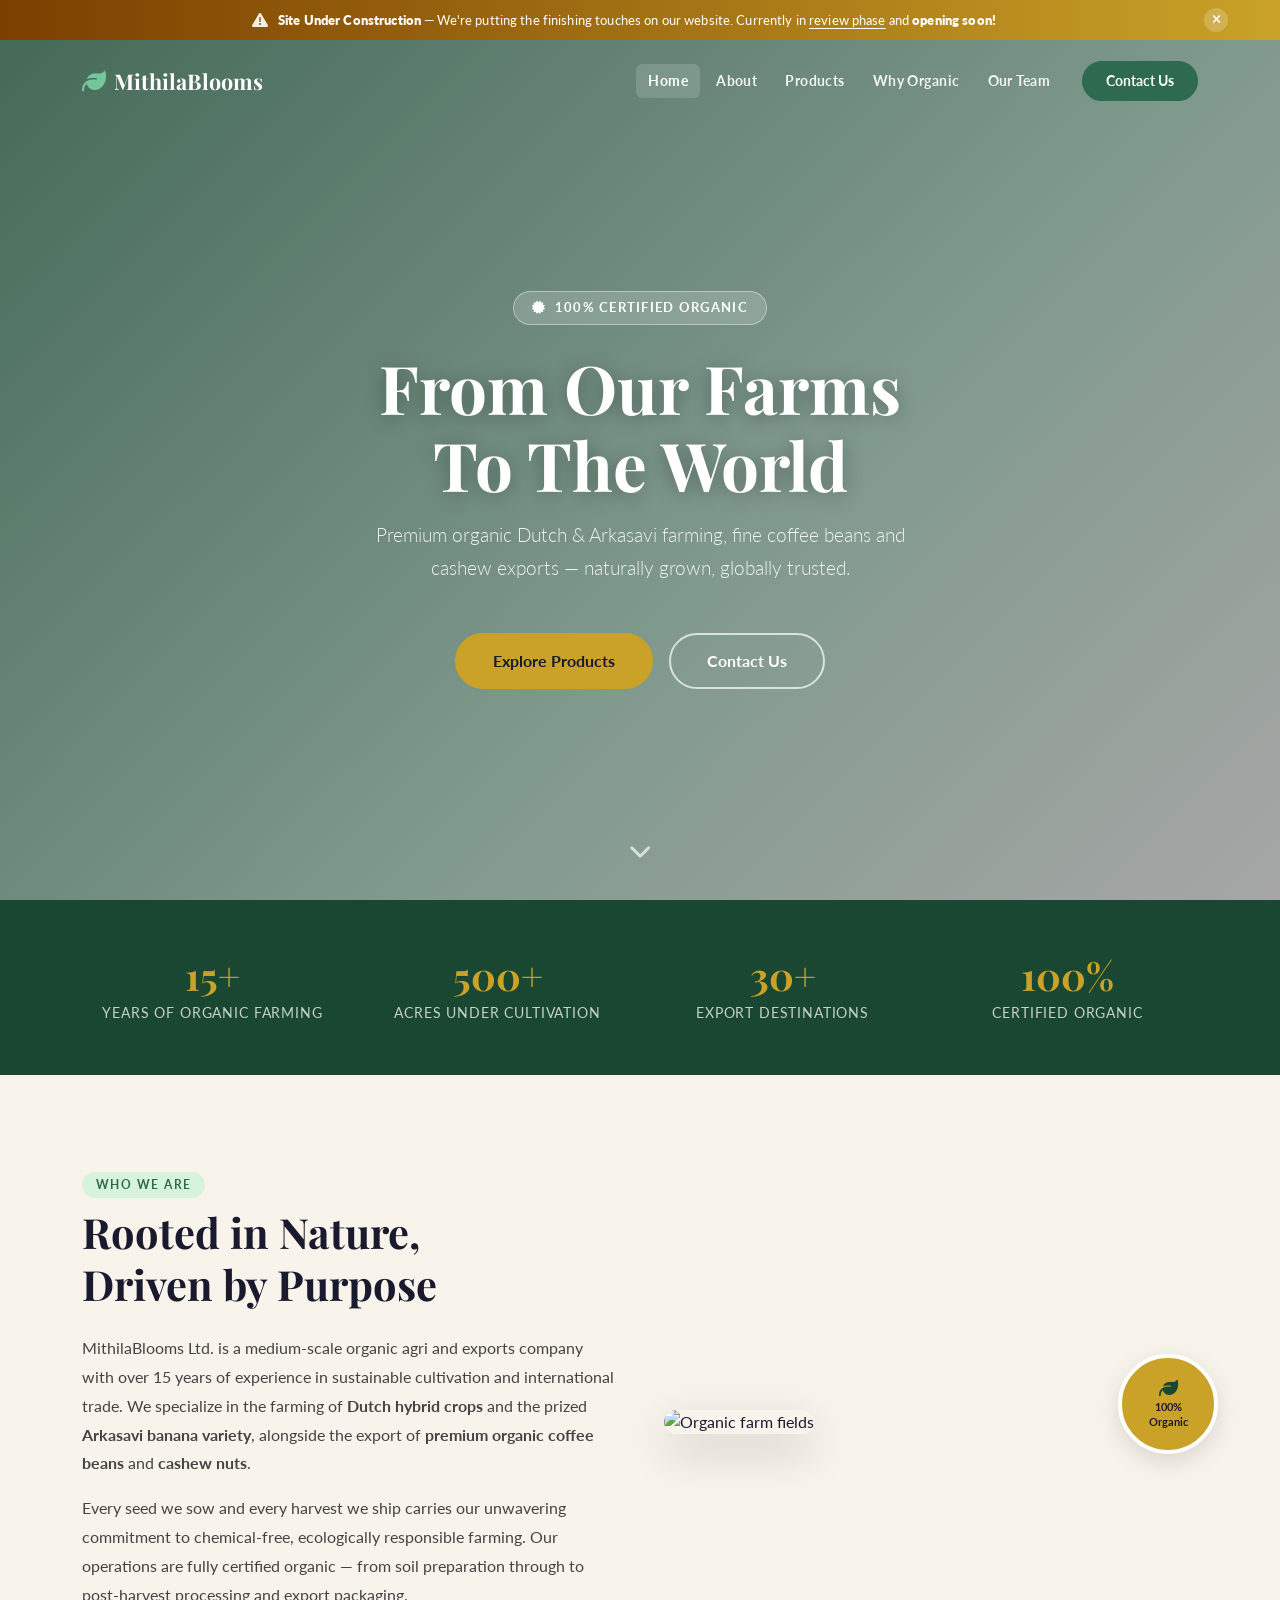
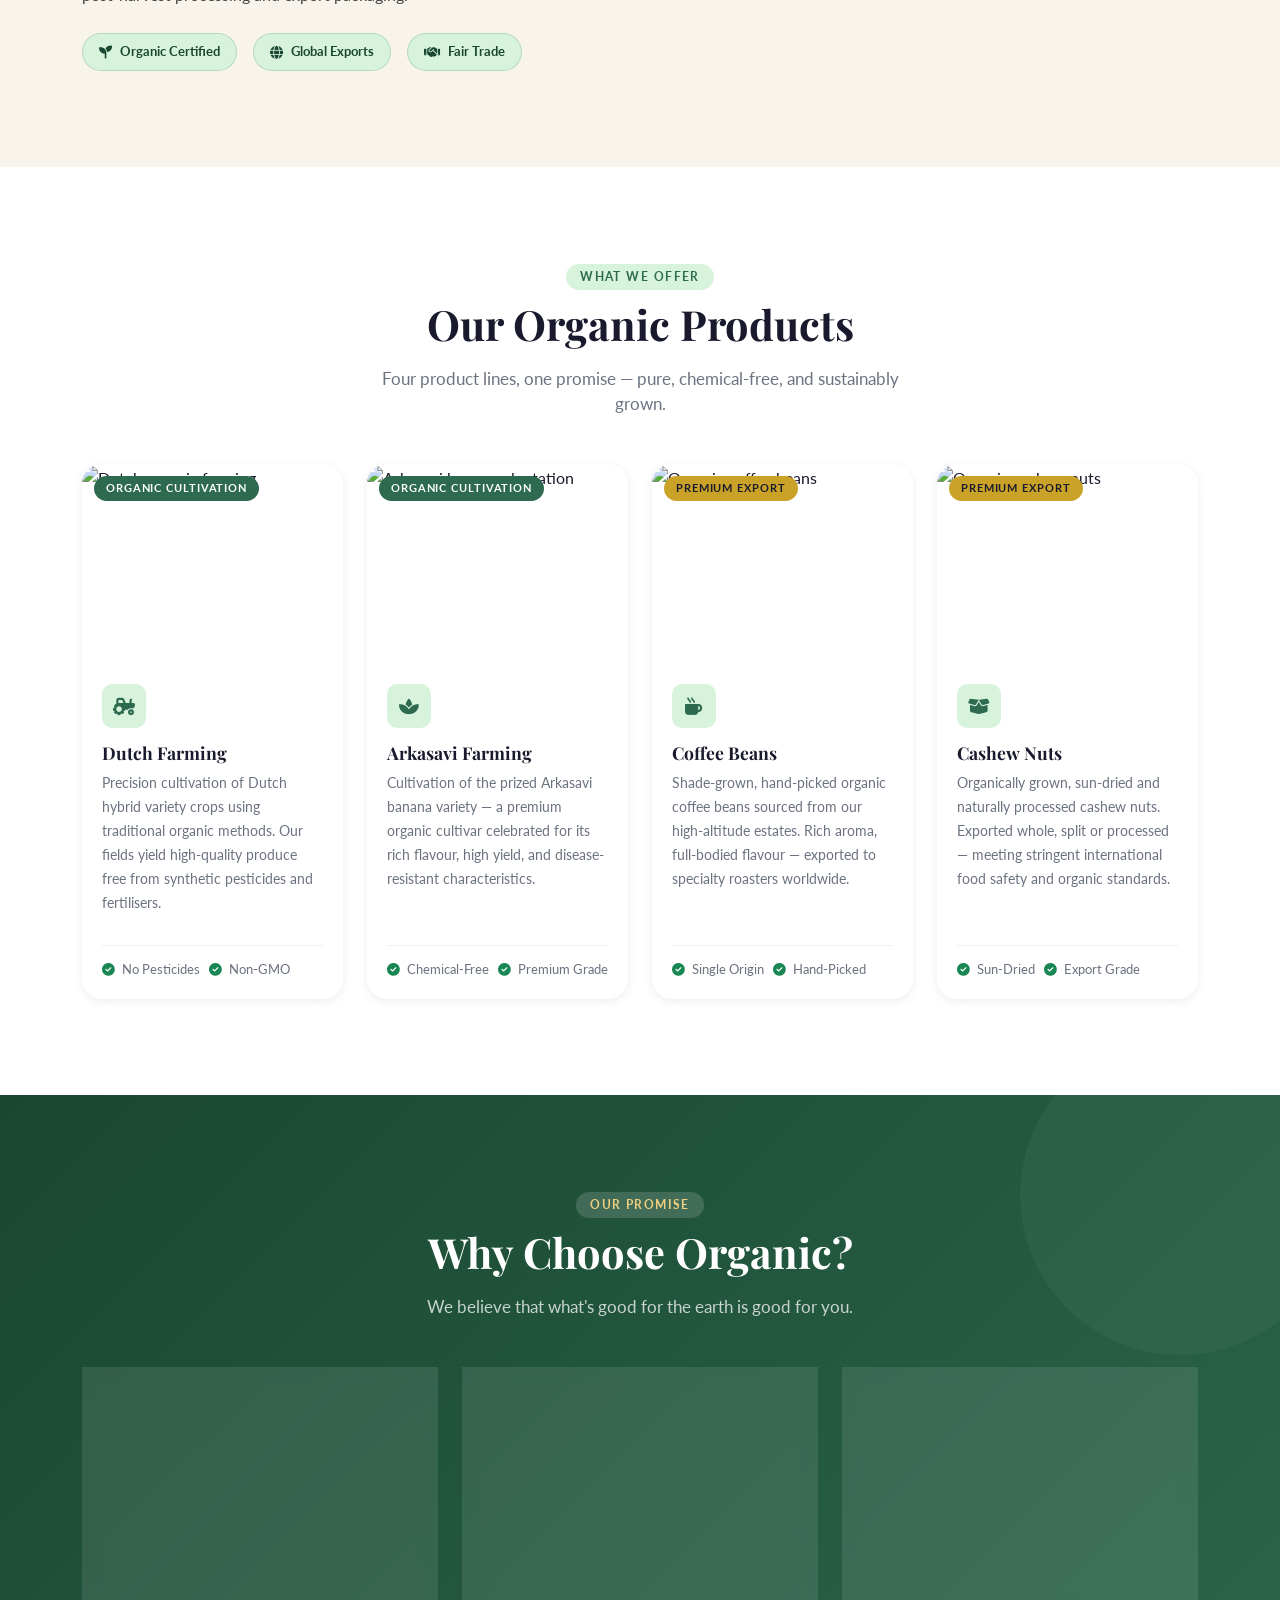
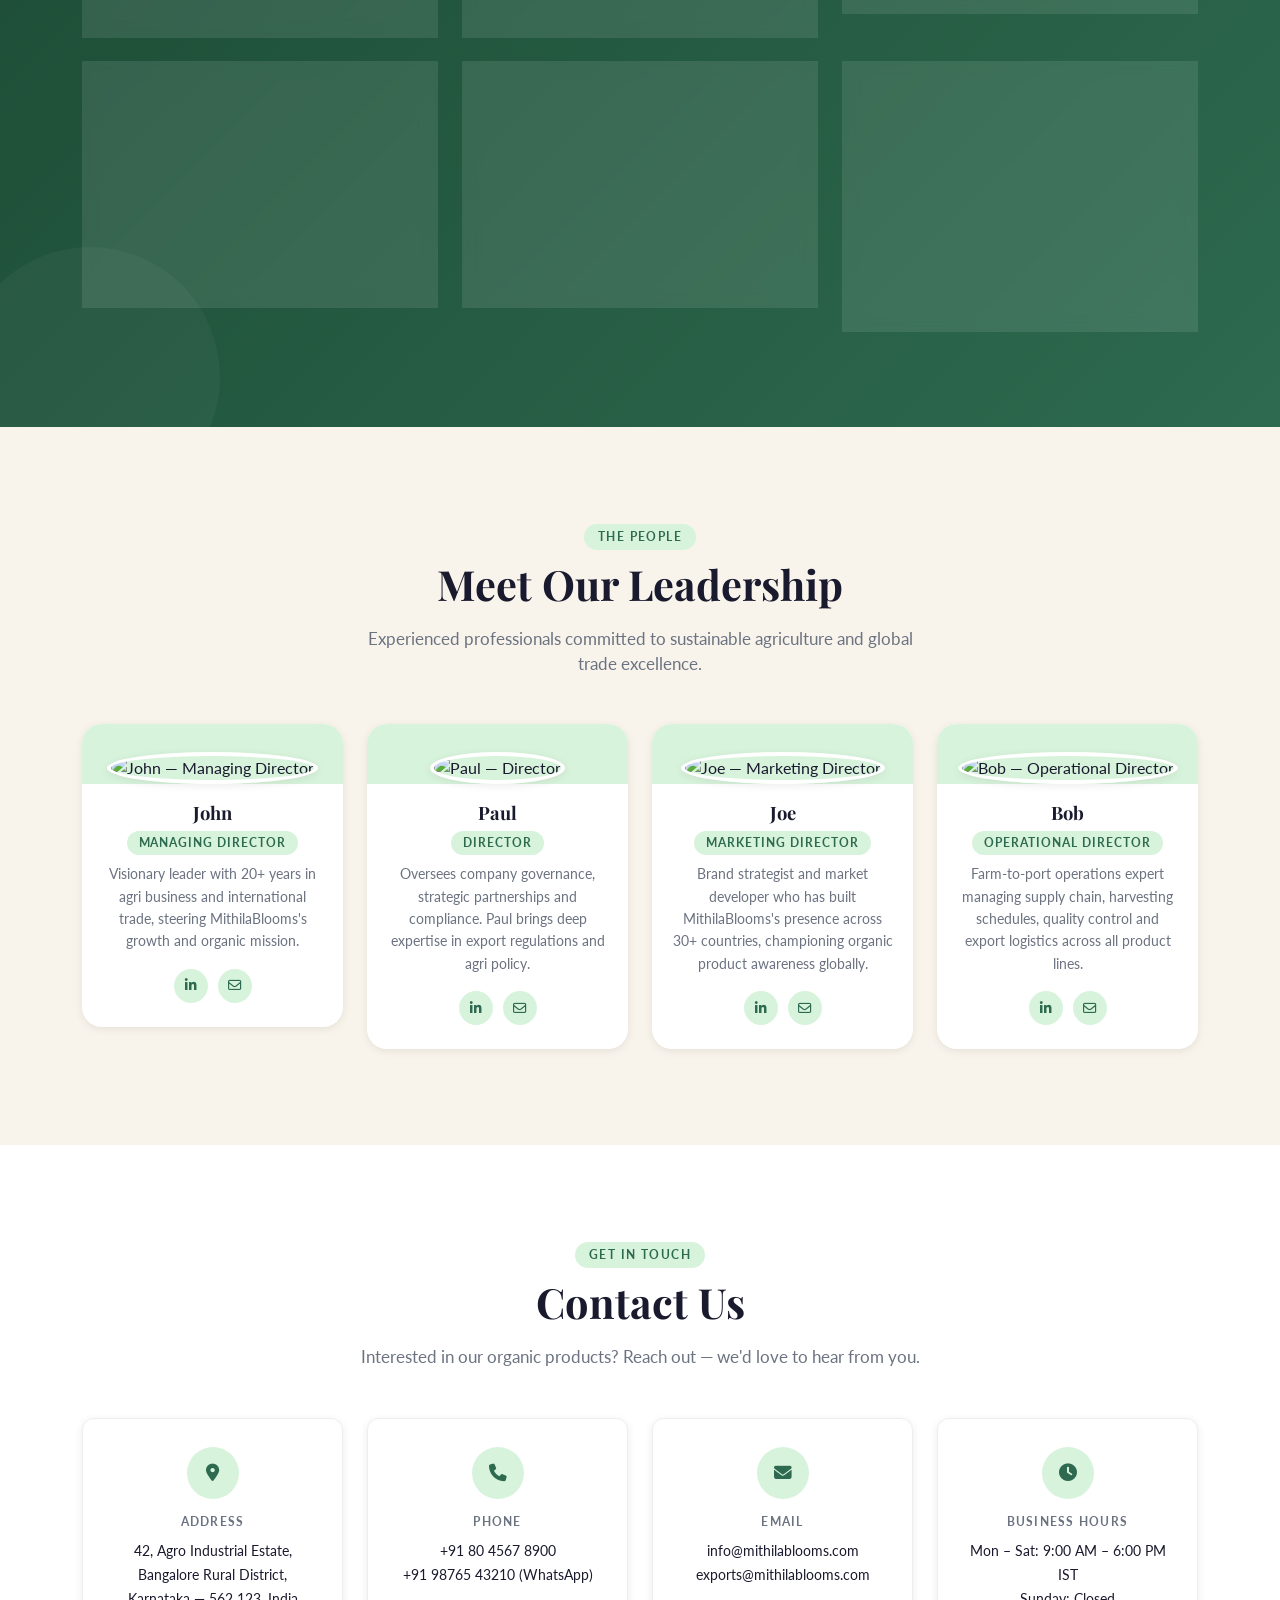
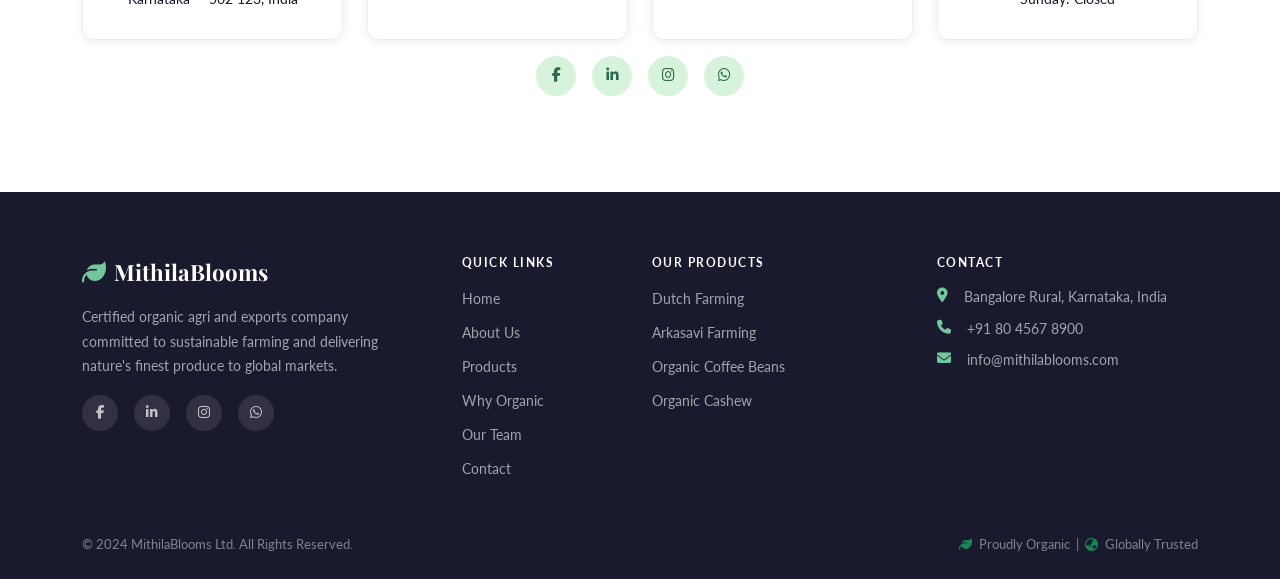
==== index.html @ f342e32a "Add files via upload" ====
<!DOCTYPE html>
<html lang="en">
<head>
  <meta charset="UTF-8" />
  <meta name="viewport" content="width=device-width, initial-scale=1.0" />
  <meta name="description" content="PureHarvest Agro Exports — Certified organic Dutch & Arkasavi farming, premium coffee bean and cashew exports from farm to world." />
  <title>PureHarvest Agro Exports Ltd.</title>

  <!-- Bootstrap 5.3 -->
  <link href="https://cdn.jsdelivr.net/npm/bootstrap@5.3.3/dist/css/bootstrap.min.css" rel="stylesheet" />
  <!-- Font Awesome 6 -->
  <link rel="stylesheet" href="https://cdnjs.cloudflare.com/ajax/libs/font-awesome/6.5.1/css/all.min.css" />
  <!-- Google Fonts -->
  <link href="https://fonts.googleapis.com/css2?family=Playfair+Display:wght@400;600;700&family=Lato:wght@300;400;700&display=swap" rel="stylesheet" />
  <!-- AOS Animate on Scroll -->
  <link href="https://unpkg.com/aos@2.3.4/dist/aos.css" rel="stylesheet" />
  <!-- Custom CSS -->
  <link rel="stylesheet" href="css/styles.css" />
</head>
<body>

  <!-- ========== CONSTRUCTION BANNER ========== -->
  <div id="constructionBanner" class="construction-banner">
    <div class="banner-inner">
      <span class="banner-icon"><i class="fa-solid fa-triangle-exclamation"></i></span>
      <span class="banner-text">
        <strong>Site Under Construction</strong> — We're putting the finishing touches on our website.
        Currently in <em>review phase</em> and <strong>opening soon!</strong>
      </span>
      <button class="banner-close" id="bannerClose" aria-label="Dismiss banner">
        <i class="fa-solid fa-xmark"></i>
      </button>
    </div>
  </div>

  <!-- ========== NAVBAR ========== -->
  <nav class="navbar navbar-expand-lg fixed-top" id="mainNav">
    <div class="container">
      <a class="navbar-brand d-flex align-items-center gap-2" href="#home">
        <i class="fa-solid fa-leaf brand-icon"></i>
        <span class="brand-name">MithilaBlooms</span>
      </a>
      <button class="navbar-toggler" type="button" data-bs-toggle="collapse" data-bs-target="#navbarNav"
        aria-controls="navbarNav" aria-expanded="false" aria-label="Toggle navigation">
        <span class="navbar-toggler-icon"></span>
      </button>
      <div class="collapse navbar-collapse" id="navbarNav">
        <ul class="navbar-nav ms-auto align-items-lg-center gap-lg-1">
          <li class="nav-item"><a class="nav-link" href="#home">Home</a></li>
          <li class="nav-item"><a class="nav-link" href="#about">About</a></li>
          <li class="nav-item"><a class="nav-link" href="#products">Products</a></li>
          <li class="nav-item"><a class="nav-link" href="#organic">Why Organic</a></li>
          <li class="nav-item"><a class="nav-link" href="#team">Our Team</a></li>
          <li class="nav-item ms-lg-3">
            <a class="btn btn-cta" href="#contact">Contact Us</a>
          </li>
        </ul>
      </div>
    </div>
  </nav>

  <!-- ========== HERO ========== -->
  <section id="home" class="hero-section">
    <div class="hero-overlay"></div>
    <div class="container hero-content text-center text-white">
      <div data-aos="fade-up" data-aos-duration="900">
        <span class="organic-pill mb-4 d-inline-block">
          <i class="fa-solid fa-certificate me-1"></i> 100% Certified Organic
        </span>
        <h1 class="hero-title">From Our Farms<br />To The World</h1>
        <p class="hero-subtitle mt-3 mb-5">
          Premium organic Dutch &amp; Arkasavi farming, fine coffee beans and<br class="d-none d-md-block" />
          cashew exports — naturally grown, globally trusted.
        </p>
        <div class="d-flex flex-wrap justify-content-center gap-3">
          <a href="#products" class="btn btn-hero-primary">Explore Products</a>
          <a href="#contact" class="btn btn-hero-outline">Contact Us</a>
        </div>
      </div>
    </div>
    <div class="hero-scroll-indicator">
      <a href="#about"><i class="fa-solid fa-chevron-down"></i></a>
    </div>
  </section>

  <!-- ========== STATS STRIP ========== -->
  <section class="stats-strip">
    <div class="container">
      <div class="row text-center g-4">
        <div class="col-6 col-md-3" data-aos="fade-up" data-aos-delay="0">
          <h3 class="stat-number">15+</h3>
          <p class="stat-label">Years of Organic Farming</p>
        </div>
        <div class="col-6 col-md-3" data-aos="fade-up" data-aos-delay="100">
          <h3 class="stat-number">500+</h3>
          <p class="stat-label">Acres Under Cultivation</p>
        </div>
        <div class="col-6 col-md-3" data-aos="fade-up" data-aos-delay="200">
          <h3 class="stat-number">30+</h3>
          <p class="stat-label">Export Destinations</p>
        </div>
        <div class="col-6 col-md-3" data-aos="fade-up" data-aos-delay="300">
          <h3 class="stat-number">100%</h3>
          <p class="stat-label">Certified Organic</p>
        </div>
      </div>
    </div>
  </section>

  <!-- ========== ABOUT ========== -->
  <section id="about" class="section-padding bg-cream">
    <div class="container">
      <div class="row align-items-center g-5">
        <div class="col-lg-6" data-aos="fade-right" data-aos-duration="800">
          <span class="section-tag">Who We Are</span>
          <h2 class="section-title mt-2">Rooted in Nature,<br />Driven by Purpose</h2>
          <p class="section-body mt-4">
            MithilaBlooms Ltd. is a medium-scale organic agri and exports company with over 15 years of
            experience in sustainable cultivation and international trade. We specialize in the farming of
            <strong>Dutch hybrid crops</strong> and the prized <strong>Arkasavi banana variety</strong>, alongside
            the export of <strong>premium organic coffee beans</strong> and <strong>cashew nuts</strong>.
          </p>
          <p class="section-body">
            Every seed we sow and every harvest we ship carries our unwavering commitment to chemical-free, ecologically
            responsible farming. Our operations are fully certified organic — from soil preparation through to
            post-harvest processing and export packaging.
          </p>
          <div class="d-flex flex-wrap gap-3 mt-4">
            <div class="about-badge">
              <i class="fa-solid fa-seedling me-2"></i> Organic Certified
            </div>
            <div class="about-badge">
              <i class="fa-solid fa-globe me-2"></i> Global Exports
            </div>
            <div class="about-badge">
              <i class="fa-solid fa-handshake me-2"></i> Fair Trade
            </div>
          </div>
        </div>
        <div class="col-lg-6" data-aos="fade-left" data-aos-duration="800">
          <div class="about-img-wrap">
            <img
              src="https://images.unsplash.com/photo-1416879595882-3373a0480b5b?w=800&auto=format&fit=crop&q=80"
              alt="Organic farm fields"
              class="img-fluid rounded-4 shadow-lg"
            />
            <div class="organic-stamp">
              <i class="fa-solid fa-leaf"></i>
              <span>100%<br />Organic</span>
            </div>
          </div>
        </div>
      </div>
    </div>
  </section>

  <!-- ========== PRODUCTS ========== -->
  <section id="products" class="section-padding">
    <div class="container">
      <div class="text-center mb-5" data-aos="fade-up">
        <span class="section-tag">What We Offer</span>
        <h2 class="section-title mt-2">Our Organic Products</h2>
        <p class="section-subtitle mt-3">
          Four product lines, one promise — pure, chemical-free, and sustainably grown.
        </p>
      </div>
      <div class="row g-4">

        <!-- Card 1: Dutch Farming -->
        <div class="col-md-6 col-xl-3" data-aos="fade-up" data-aos-delay="0">
          <div class="product-card">
            <div class="product-img-wrap">
              <img
                src="https://images.unsplash.com/photo-1464226184884-fa280b87c399?w=600&auto=format&fit=crop&q=80"
                alt="Dutch organic farming"
              />
              <span class="product-badge">Organic Cultivation</span>
            </div>
            <div class="product-body">
              <div class="product-icon"><i class="fa-solid fa-tractor"></i></div>
              <h5 class="product-title">Dutch Farming</h5>
              <p class="product-desc">
                Precision cultivation of Dutch hybrid variety crops using traditional organic methods. Our fields
                yield high-quality produce free from synthetic pesticides and fertilisers.
              </p>
              <div class="product-footer">
                <i class="fa-solid fa-circle-check me-1 text-success"></i> No Pesticides &nbsp;
                <i class="fa-solid fa-circle-check me-1 text-success"></i> Non-GMO
              </div>
            </div>
          </div>
        </div>

        <!-- Card 2: Arkasavi Farming -->
        <div class="col-md-6 col-xl-3" data-aos="fade-up" data-aos-delay="100">
          <div class="product-card">
            <div class="product-img-wrap">
              <img
                src="https://images.unsplash.com/photo-1574943320219-553eb213f72d?w=600&auto=format&fit=crop&q=80"
                alt="Arkasavi banana plantation"
              />
              <span class="product-badge">Organic Cultivation</span>
            </div>
            <div class="product-body">
              <div class="product-icon"><i class="fa-solid fa-spa"></i></div>
              <h5 class="product-title">Arkasavi Farming</h5>
              <p class="product-desc">
                Cultivation of the prized Arkasavi banana variety — a premium organic cultivar celebrated for
                its rich flavour, high yield, and disease-resistant characteristics.
              </p>
              <div class="product-footer">
                <i class="fa-solid fa-circle-check me-1 text-success"></i> Chemical-Free &nbsp;
                <i class="fa-solid fa-circle-check me-1 text-success"></i> Premium Grade
              </div>
            </div>
          </div>
        </div>

        <!-- Card 3: Coffee Beans -->
        <div class="col-md-6 col-xl-3" data-aos="fade-up" data-aos-delay="200">
          <div class="product-card">
            <div class="product-img-wrap">
              <img
                src="https://images.unsplash.com/photo-1447933601403-0c6688de566e?w=600&auto=format&fit=crop&q=80"
                alt="Organic coffee beans"
              />
              <span class="product-badge product-badge-gold">Premium Export</span>
            </div>
            <div class="product-body">
              <div class="product-icon"><i class="fa-solid fa-mug-hot"></i></div>
              <h5 class="product-title">Coffee Beans</h5>
              <p class="product-desc">
                Shade-grown, hand-picked organic coffee beans sourced from our high-altitude estates. Rich
                aroma, full-bodied flavour — exported to specialty roasters worldwide.
              </p>
              <div class="product-footer">
                <i class="fa-solid fa-circle-check me-1 text-success"></i> Single Origin &nbsp;
                <i class="fa-solid fa-circle-check me-1 text-success"></i> Hand-Picked
              </div>
            </div>
          </div>
        </div>

        <!-- Card 4: Cashew -->
        <div class="col-md-6 col-xl-3" data-aos="fade-up" data-aos-delay="300">
          <div class="product-card">
            <div class="product-img-wrap">
              <img
                src="https://images.unsplash.com/photo-1574484284002-952d92456975?w=600&auto=format&fit=crop&q=80"
                alt="Organic cashew nuts"
              />
              <span class="product-badge product-badge-gold">Premium Export</span>
            </div>
            <div class="product-body">
              <div class="product-icon"><i class="fa-solid fa-box-open"></i></div>
              <h5 class="product-title">Cashew Nuts</h5>
              <p class="product-desc">
                Organically grown, sun-dried and naturally processed cashew nuts. Exported whole, split or
                processed — meeting stringent international food safety and organic standards.
              </p>
              <div class="product-footer">
                <i class="fa-solid fa-circle-check me-1 text-success"></i> Sun-Dried &nbsp;
                <i class="fa-solid fa-circle-check me-1 text-success"></i> Export Grade
              </div>
            </div>
          </div>
        </div>

      </div>
    </div>
  </section>

  <!-- ========== WHY ORGANIC ========== -->
  <section id="organic" class="organic-section section-padding">
    <div class="container">
      <div class="text-center mb-5" data-aos="fade-up">
        <span class="section-tag section-tag-light">Our Promise</span>
        <h2 class="section-title text-white mt-2">Why Choose Organic?</h2>
        <p class="section-subtitle text-white opacity-75 mt-3">
          We believe that what's good for the earth is good for you.
        </p>
      </div>
      <div class="row g-4 text-center">
        <div class="col-md-4" data-aos="fade-up" data-aos-delay="0">
          <div class="organic-card">
            <div class="organic-icon"><i class="fa-solid fa-ban"></i></div>
            <h5>Zero Pesticides</h5>
            <p>All our produce is grown entirely without synthetic chemicals. Natural pest management and composted
              organic inputs are the only inputs we use.</p>
          </div>
        </div>
        <div class="col-md-4" data-aos="fade-up" data-aos-delay="150">
          <div class="organic-card">
            <div class="organic-icon"><i class="fa-solid fa-earth-asia"></i></div>
            <h5>Soil &amp; Ecosystem Health</h5>
            <p>Healthy soil grows healthy crops. Our regenerative practices maintain biodiversity, prevent erosion
              and enrich the land for future generations.</p>
          </div>
        </div>
        <div class="col-md-4" data-aos="fade-up" data-aos-delay="300">
          <div class="organic-card">
            <div class="organic-icon"><i class="fa-solid fa-certificate"></i></div>
            <h5>Third-Party Certified</h5>
            <p>Our organic status is verified by internationally recognised certification bodies. Every batch ships
              with full traceability documentation.</p>
          </div>
        </div>
        <div class="col-md-4" data-aos="fade-up" data-aos-delay="0">
          <div class="organic-card">
            <div class="organic-icon"><i class="fa-solid fa-droplet"></i></div>
            <h5>Water Conservation</h5>
            <p>Drip irrigation and rainwater harvesting ensure minimal water waste while maintaining optimal crop
              hydration across all our farms.</p>
          </div>
        </div>
        <div class="col-md-4" data-aos="fade-up" data-aos-delay="150">
          <div class="organic-card">
            <div class="organic-icon"><i class="fa-solid fa-heart-pulse"></i></div>
            <h5>Better for Health</h5>
            <p>Organic products retain higher levels of antioxidants, vitamins and minerals. No chemical residues
              means cleaner food on your table.</p>
          </div>
        </div>
        <div class="col-md-4" data-aos="fade-up" data-aos-delay="300">
          <div class="organic-card">
            <div class="organic-icon"><i class="fa-solid fa-people-group"></i></div>
            <h5>Community First</h5>
            <p>We partner with local farming communities, ensuring fair wages, safe working conditions and
              knowledge-sharing in organic agricultural practices.</p>
          </div>
        </div>
      </div>
    </div>
  </section>

  <!-- ========== TEAM ========== -->
  <section id="team" class="section-padding bg-cream">
    <div class="container">
      <div class="text-center mb-5" data-aos="fade-up">
        <span class="section-tag">The People</span>
        <h2 class="section-title mt-2">Meet Our Leadership</h2>
        <p class="section-subtitle mt-3">
          Experienced professionals committed to sustainable agriculture and global trade excellence.
        </p>
      </div>
      <div class="row g-4 justify-content-center">

        <div class="col-sm-6 col-lg-3" data-aos="fade-up" data-aos-delay="0">
          <div class="team-card">
            <div class="team-img-wrap">
              <img src="https://i.pravatar.cc/200?img=11" alt="John — Managing Director" />
            </div>
            <div class="team-body">
              <h5 class="team-name">John</h5>
              <span class="team-role">Managing Director</span>
              <p class="team-bio mt-2">Visionary leader with 20+ years in agri business and international trade,
                steering MithilaBlooms's growth and organic mission.</p>
              <div class="team-social mt-3">
                <a href="#"><i class="fa-brands fa-linkedin-in"></i></a>
                <a href="#"><i class="fa-regular fa-envelope"></i></a>
              </div>
            </div>
          </div>
        </div>

        <div class="col-sm-6 col-lg-3" data-aos="fade-up" data-aos-delay="100">
          <div class="team-card">
            <div class="team-img-wrap">
              <img src="https://i.pravatar.cc/200?img=33" alt="Paul — Director" />
            </div>
            <div class="team-body">
              <h5 class="team-name">Paul</h5>
              <span class="team-role">Director</span>
              <p class="team-bio mt-2">Oversees company governance, strategic partnerships and compliance. Paul
                brings deep expertise in export regulations and agri policy.</p>
              <div class="team-social mt-3">
                <a href="#"><i class="fa-brands fa-linkedin-in"></i></a>
                <a href="#"><i class="fa-regular fa-envelope"></i></a>
              </div>
            </div>
          </div>
        </div>

        <div class="col-sm-6 col-lg-3" data-aos="fade-up" data-aos-delay="200">
          <div class="team-card">
            <div class="team-img-wrap">
              <img src="https://i.pravatar.cc/200?img=52" alt="Joe — Marketing Director" />
            </div>
            <div class="team-body">
              <h5 class="team-name">Joe</h5>
              <span class="team-role">Marketing Director</span>
              <p class="team-bio mt-2">Brand strategist and market developer who has built MithilaBlooms's presence
                across 30+ countries, championing organic product awareness globally.</p>
              <div class="team-social mt-3">
                <a href="#"><i class="fa-brands fa-linkedin-in"></i></a>
                <a href="#"><i class="fa-regular fa-envelope"></i></a>
              </div>
            </div>
          </div>
        </div>

        <div class="col-sm-6 col-lg-3" data-aos="fade-up" data-aos-delay="300">
          <div class="team-card">
            <div class="team-img-wrap">
              <img src="https://i.pravatar.cc/200?img=67" alt="Bob — Operational Director" />
            </div>
            <div class="team-body">
              <h5 class="team-name">Bob</h5>
              <span class="team-role">Operational Director</span>
              <p class="team-bio mt-2">Farm-to-port operations expert managing supply chain, harvesting schedules,
                quality control and export logistics across all product lines.</p>
              <div class="team-social mt-3">
                <a href="#"><i class="fa-brands fa-linkedin-in"></i></a>
                <a href="#"><i class="fa-regular fa-envelope"></i></a>
              </div>
            </div>
          </div>
        </div>

      </div>
    </div>
  </section>

  <!-- ========== CONTACT ========== -->
  <section id="contact" class="section-padding">
    <div class="container">
      <div class="text-center mb-5" data-aos="fade-up">
        <span class="section-tag">Get In Touch</span>
        <h2 class="section-title mt-2">Contact Us</h2>
        <p class="section-subtitle mt-3">
          Interested in our organic products? Reach out — we'd love to hear from you.
        </p>
      </div>
      <div class="row g-4 justify-content-center">

        <div class="col-sm-6 col-lg-3" data-aos="fade-up" data-aos-delay="0">
          <div class="contact-card">
            <div class="contact-icon"><i class="fa-solid fa-location-dot"></i></div>
            <strong>Address</strong>
            <p>42, Agro Industrial Estate,<br />Bangalore Rural District,<br />Karnataka — 562 123, India</p>
          </div>
        </div>

        <div class="col-sm-6 col-lg-3" data-aos="fade-up" data-aos-delay="100">
          <div class="contact-card">
            <div class="contact-icon"><i class="fa-solid fa-phone"></i></div>
            <strong>Phone</strong>
            <p>+91 80 4567 8900<br />+91 98765 43210 (WhatsApp)</p>
          </div>
        </div>

        <div class="col-sm-6 col-lg-3" data-aos="fade-up" data-aos-delay="200">
          <div class="contact-card">
            <div class="contact-icon"><i class="fa-solid fa-envelope"></i></div>
            <strong>Email</strong>
            <p>info@mithilablooms.com<br />exports@mithilablooms.com</p>
          </div>
        </div>

        <div class="col-sm-6 col-lg-3" data-aos="fade-up" data-aos-delay="300">
          <div class="contact-card">
            <div class="contact-icon"><i class="fa-solid fa-clock"></i></div>
            <strong>Business Hours</strong>
            <p>Mon – Sat: 9:00 AM – 6:00 PM IST<br />Sunday: Closed</p>
          </div>
        </div>

        <div class="col-12 text-center mt-3" data-aos="fade-up" data-aos-delay="400">
          <div class="d-flex justify-content-center gap-3">
            <a href="#" class="social-btn"><i class="fa-brands fa-facebook-f"></i></a>
            <a href="#" class="social-btn"><i class="fa-brands fa-linkedin-in"></i></a>
            <a href="#" class="social-btn"><i class="fa-brands fa-instagram"></i></a>
            <a href="#" class="social-btn"><i class="fa-brands fa-whatsapp"></i></a>
          </div>
        </div>

      </div>
    </div>
  </section>

  <!-- ========== FOOTER ========== -->
  <footer class="footer">
    <div class="container">
      <div class="row g-4 mb-4">

        <div class="col-lg-4">
          <div class="footer-brand d-flex align-items-center gap-2 mb-3">
            <i class="fa-solid fa-leaf footer-leaf"></i>
            <span>MithilaBlooms</span>
          </div>
          <p class="footer-about">
            Certified organic agri and exports company committed to sustainable farming and delivering
            nature's finest produce to global markets.
          </p>
          <div class="d-flex gap-3 mt-3">
            <a href="#" class="footer-social"><i class="fa-brands fa-facebook-f"></i></a>
            <a href="#" class="footer-social"><i class="fa-brands fa-linkedin-in"></i></a>
            <a href="#" class="footer-social"><i class="fa-brands fa-instagram"></i></a>
            <a href="#" class="footer-social"><i class="fa-brands fa-whatsapp"></i></a>
          </div>
        </div>

        <div class="col-sm-6 col-lg-2">
          <h6 class="footer-heading">Quick Links</h6>
          <ul class="footer-links">
            <li><a href="#home">Home</a></li>
            <li><a href="#about">About Us</a></li>
            <li><a href="#products">Products</a></li>
            <li><a href="#organic">Why Organic</a></li>
            <li><a href="#team">Our Team</a></li>
            <li><a href="#contact">Contact</a></li>
          </ul>
        </div>

        <div class="col-sm-6 col-lg-3">
          <h6 class="footer-heading">Our Products</h6>
          <ul class="footer-links">
            <li><a href="#products">Dutch Farming</a></li>
            <li><a href="#products">Arkasavi Farming</a></li>
            <li><a href="#products">Organic Coffee Beans</a></li>
            <li><a href="#products">Organic Cashew</a></li>
          </ul>
        </div>

        <div class="col-lg-3">
          <h6 class="footer-heading">Contact</h6>
          <ul class="footer-contact-list">
            <li><i class="fa-solid fa-location-dot me-2"></i>Bangalore Rural, Karnataka, India</li>
            <li><i class="fa-solid fa-phone me-2"></i>+91 80 4567 8900</li>
            <li><i class="fa-solid fa-envelope me-2"></i>info@mithilablooms.com</li>
          </ul>
        </div>

      </div>
      <hr class="footer-divider" />
      <div class="row align-items-center">
        <div class="col-md-6 text-center text-md-start">
          <p class="footer-copy mb-0">
            &copy; 2024 MithilaBlooms Ltd. All Rights Reserved.
          </p>
        </div>
        <div class="col-md-6 text-center text-md-end mt-2 mt-md-0">
          <p class="footer-copy mb-0">
            <i class="fa-solid fa-leaf me-1 text-success"></i> Proudly Organic &nbsp;|&nbsp;
            <i class="fa-solid fa-earth-asia me-1 text-success"></i> Globally Trusted
          </p>
        </div>
      </div>
    </div>
  </footer>

  <!-- Back to Top -->
  <button id="backToTop" class="back-to-top" title="Back to top">
    <i class="fa-solid fa-arrow-up"></i>
  </button>

  <!-- Bootstrap JS -->
  <script src="https://cdn.jsdelivr.net/npm/bootstrap@5.3.3/dist/js/bootstrap.bundle.min.js"></script>
  <!-- AOS -->
  <script src="https://unpkg.com/aos@2.3.4/dist/aos.js"></script>
  <!-- Custom JS -->
  <script src="js/main.js"></script>
</body>
</html>
---- css/styles.css ----
/* ============================================================
   PureHarvest Agro Exports — Custom Stylesheet
   ============================================================ */

/* ---------- CSS Variables ---------- */
:root {
  --green-dark:   #1a4731;
  --green-main:   #2d6a4f;
  --green-mid:    #40916c;
  --green-light:  #74c69d;
  --green-pale:   #d8f3dc;
  --gold:         #c9a227;
  --gold-light:   #f0d080;
  --cream:        #f8f4ec;
  --white:        #ffffff;
  --text-dark:    #1a1a2e;
  --text-muted:   #6b7280;
  --shadow-sm:    0 2px 8px rgba(0,0,0,.08);
  --shadow-md:    0 8px 24px rgba(0,0,0,.12);
  --shadow-lg:    0 20px 48px rgba(0,0,0,.16);
  --radius:       12px;
  --radius-lg:    20px;
  --transition:   all .3s ease;
}

/* ============================================================
   CONSTRUCTION BANNER
   ============================================================ */
.construction-banner {
  position: fixed;
  top: 0;
  left: 0;
  right: 0;
  z-index: 1100;
  background: linear-gradient(90deg, #7b3f00 0%, #c9a227 50%, #7b3f00 100%);
  background-size: 200% auto;
  animation: bannerShimmer 4s linear infinite;
  color: var(--white);
  font-size: .82rem;
  line-height: 1.4;
}

@keyframes bannerShimmer {
  0%   { background-position: 0% center; }
  100% { background-position: 200% center; }
}

.banner-inner {
  display: flex;
  align-items: center;
  justify-content: center;
  gap: 10px;
  padding: 9px 48px 9px 16px;
  max-width: 1200px;
  margin: 0 auto;
  position: relative;
}

.banner-icon {
  font-size: 1rem;
  flex-shrink: 0;
  opacity: .9;
}

.banner-text {
  text-align: center;
  letter-spacing: .01em;
}

.banner-text strong { font-weight: 800; }
.banner-text em     { font-style: normal; text-decoration: underline; text-underline-offset: 3px; }

.banner-close {
  position: absolute;
  right: 12px;
  top: 50%;
  transform: translateY(-50%);
  background: rgba(255,255,255,.2);
  border: none;
  color: var(--white);
  width: 24px;
  height: 24px;
  border-radius: 50%;
  font-size: .75rem;
  cursor: pointer;
  display: flex;
  align-items: center;
  justify-content: center;
  transition: background .2s;
}

.banner-close:hover { background: rgba(255,255,255,.35); }

/* When banner is dismissed */
body.banner-hidden .construction-banner { display: none; }
body.banner-hidden #mainNav            { top: 0; }
body.banner-hidden .hero-section       { padding-top: 0; }

/* ---------- Base ---------- */
*, *::before, *::after { box-sizing: border-box; }

html { scroll-behavior: smooth; }

body {
  font-family: 'Lato', sans-serif;
  color: var(--text-dark);
  background: var(--white);
  overflow-x: hidden;
}

h1, h2, h3, h4, h5, h6 {
  font-family: 'Playfair Display', serif;
  font-weight: 700;
}

img { max-width: 100%; }

a { text-decoration: none; color: inherit; }

/* ---------- Utility ---------- */
.bg-cream        { background-color: var(--cream); }
.section-padding { padding: 96px 0; }

.section-tag {
  display: inline-block;
  font-size: .75rem;
  font-weight: 700;
  letter-spacing: .12em;
  text-transform: uppercase;
  color: var(--green-main);
  background: var(--green-pale);
  padding: 4px 14px;
  border-radius: 50px;
}

.section-tag-light {
  color: var(--gold-light);
  background: rgba(255,255,255,.15);
}

.section-title {
  font-size: clamp(1.8rem, 4vw, 2.6rem);
  line-height: 1.25;
  color: var(--text-dark);
}

.section-subtitle {
  font-size: 1.05rem;
  color: var(--text-muted);
  max-width: 560px;
  margin-inline: auto;
}

.section-body {
  font-size: 1rem;
  line-height: 1.8;
  color: #444;
}

/* ============================================================
   NAVBAR
   ============================================================ */
#mainNav {
  background: transparent;
  transition: var(--transition);
  padding: 18px 0;
  top: 42px; /* sits below the construction banner (~42px tall) */
}

#mainNav.scrolled {
  background: rgba(255,255,255,.96);
  backdrop-filter: blur(12px);
  box-shadow: var(--shadow-sm);
  padding: 10px 0;
}

#mainNav.scrolled .nav-link { color: var(--text-dark) !important; }
#mainNav.scrolled .brand-name { color: var(--green-dark) !important; }
#mainNav.scrolled .brand-icon { color: var(--green-main) !important; }
#mainNav.scrolled .navbar-toggler-icon {
  filter: invert(0);
}

.brand-name {
  font-family: 'Playfair Display', serif;
  font-size: 1.35rem;
  font-weight: 700;
  color: var(--white);
  transition: var(--transition);
}

.brand-icon {
  font-size: 1.5rem;
  color: var(--green-light);
  transition: var(--transition);
}

.nav-link {
  font-size: .9rem;
  font-weight: 700;
  letter-spacing: .03em;
  color: rgba(255,255,255,.9) !important;
  padding: 6px 12px !important;
  border-radius: 6px;
  transition: var(--transition);
}

.nav-link:hover,
.nav-link.active {
  color: var(--white) !important;
  background: rgba(255,255,255,.15);
}

#mainNav.scrolled .nav-link:hover,
#mainNav.scrolled .nav-link.active {
  background: var(--green-pale);
  color: var(--green-dark) !important;
}

.btn-cta {
  background: var(--green-main);
  color: var(--white) !important;
  font-size: .85rem;
  font-weight: 700;
  padding: 8px 22px !important;
  border-radius: 50px;
  border: 2px solid var(--green-main);
  transition: var(--transition);
}

.btn-cta:hover {
  background: var(--green-dark);
  border-color: var(--green-dark);
}

.navbar-toggler {
  border: 2px solid rgba(255,255,255,.6);
  padding: 4px 8px;
}

#mainNav.scrolled .navbar-toggler {
  border-color: var(--green-main);
}

/* ============================================================
   HERO
   ============================================================ */
.hero-section {
  position: relative;
  min-height: 100vh;
  background: url('https://images.unsplash.com/photo-1500937386664-56d1dfef3854?w=1920&auto=format&fit=crop&q=80')
    center center / cover no-repeat;
  display: flex;
  align-items: center;
  justify-content: center;
}

.hero-overlay {
  position: absolute;
  inset: 0;
  background: linear-gradient(
    135deg,
    rgba(26,71,49,.82) 0%,
    rgba(26,71,49,.55) 60%,
    rgba(0,0,0,.35) 100%
  );
}

.hero-content {
  position: relative;
  z-index: 2;
  padding-top: 80px;
}

.organic-pill {
  background: rgba(255,255,255,.18);
  border: 1px solid rgba(255,255,255,.4);
  backdrop-filter: blur(6px);
  color: var(--white);
  font-size: .8rem;
  font-weight: 700;
  letter-spacing: .1em;
  text-transform: uppercase;
  padding: 6px 18px;
  border-radius: 50px;
}

.hero-title {
  font-size: clamp(2.4rem, 6vw, 4.2rem);
  line-height: 1.15;
  color: var(--white);
  text-shadow: 0 2px 20px rgba(0,0,0,.3);
}

.hero-subtitle {
  font-size: clamp(1rem, 2vw, 1.2rem);
  color: rgba(255,255,255,.88);
  font-weight: 300;
  line-height: 1.7;
}

.btn-hero-primary {
  background: var(--gold);
  color: var(--text-dark);
  font-weight: 700;
  padding: 14px 36px;
  border-radius: 50px;
  font-size: 1rem;
  border: 2px solid var(--gold);
  transition: var(--transition);
}

.btn-hero-primary:hover {
  background: var(--gold-light);
  border-color: var(--gold-light);
  transform: translateY(-2px);
  box-shadow: 0 8px 24px rgba(201,162,39,.45);
}

.btn-hero-outline {
  background: transparent;
  color: var(--white);
  font-weight: 700;
  padding: 14px 36px;
  border-radius: 50px;
  font-size: 1rem;
  border: 2px solid rgba(255,255,255,.7);
  transition: var(--transition);
}

.btn-hero-outline:hover {
  background: rgba(255,255,255,.12);
  border-color: var(--white);
  transform: translateY(-2px);
}

.hero-scroll-indicator {
  position: absolute;
  bottom: 32px;
  left: 50%;
  transform: translateX(-50%);
  z-index: 2;
}

.hero-scroll-indicator a {
  color: rgba(255,255,255,.7);
  font-size: 1.4rem;
  animation: bounce 1.8s infinite;
}

@keyframes bounce {
  0%, 100% { transform: translateY(0); }
  50%       { transform: translateY(8px); }
}

/* ============================================================
   STATS STRIP
   ============================================================ */
.stats-strip {
  background: var(--green-dark);
  padding: 52px 0;
}

.stat-number {
  font-family: 'Playfair Display', serif;
  font-size: 2.4rem;
  color: var(--gold);
  margin-bottom: 4px;
}

.stat-label {
  font-size: .88rem;
  color: rgba(255,255,255,.75);
  margin: 0;
  text-transform: uppercase;
  letter-spacing: .06em;
}

/* ============================================================
   ABOUT
   ============================================================ */
.about-img-wrap {
  position: relative;
  display: inline-block;
  width: 100%;
}

.about-img-wrap img {
  width: 100%;
  height: 460px;
  object-fit: cover;
}

.organic-stamp {
  position: absolute;
  bottom: -20px;
  right: -20px;
  width: 100px;
  height: 100px;
  background: var(--gold);
  border-radius: 50%;
  display: flex;
  flex-direction: column;
  align-items: center;
  justify-content: center;
  text-align: center;
  color: var(--text-dark);
  font-weight: 700;
  font-size: .7rem;
  line-height: 1.3;
  border: 4px solid var(--white);
  box-shadow: var(--shadow-md);
}

.organic-stamp i {
  font-size: 1.2rem;
  color: var(--green-dark);
  display: block;
  margin-bottom: 2px;
}

.about-badge {
  display: inline-flex;
  align-items: center;
  background: var(--green-pale);
  color: var(--green-dark);
  font-size: .82rem;
  font-weight: 700;
  padding: 8px 16px;
  border-radius: 50px;
  border: 1px solid rgba(45,106,79,.2);
}

/* ============================================================
   PRODUCTS
   ============================================================ */
.product-card {
  background: var(--white);
  border-radius: var(--radius-lg);
  overflow: hidden;
  box-shadow: var(--shadow-sm);
  transition: var(--transition);
  height: 100%;
  display: flex;
  flex-direction: column;
}

.product-card:hover {
  transform: translateY(-8px);
  box-shadow: var(--shadow-lg);
}

.product-img-wrap {
  position: relative;
  overflow: hidden;
  height: 200px;
}

.product-img-wrap img {
  width: 100%;
  height: 100%;
  object-fit: cover;
  transition: transform .5s ease;
}

.product-card:hover .product-img-wrap img {
  transform: scale(1.08);
}

.product-badge {
  position: absolute;
  top: 12px;
  left: 12px;
  background: var(--green-main);
  color: var(--white);
  font-size: .7rem;
  font-weight: 700;
  letter-spacing: .08em;
  text-transform: uppercase;
  padding: 4px 12px;
  border-radius: 50px;
}

.product-badge-gold {
  background: var(--gold);
  color: var(--text-dark);
}

.product-body {
  padding: 20px;
  flex: 1;
  display: flex;
  flex-direction: column;
}

.product-icon {
  width: 44px;
  height: 44px;
  background: var(--green-pale);
  border-radius: 10px;
  display: flex;
  align-items: center;
  justify-content: center;
  color: var(--green-main);
  font-size: 1.1rem;
  margin-bottom: 14px;
}

.product-title {
  font-size: 1.1rem;
  color: var(--text-dark);
  margin-bottom: 8px;
}

.product-desc {
  font-size: .88rem;
  color: var(--text-muted);
  line-height: 1.7;
  flex: 1;
}

.product-footer {
  font-size: .8rem;
  color: var(--text-muted);
  margin-top: 14px;
  padding-top: 14px;
  border-top: 1px solid #f0f0f0;
}

/* ============================================================
   WHY ORGANIC
   ============================================================ */
.organic-section {
  background: linear-gradient(135deg, var(--green-dark) 0%, var(--green-main) 100%);
  position: relative;
  overflow: hidden;
}

.organic-section::before {
  content: '';
  position: absolute;
  top: -60px; right: -60px;
  width: 320px; height: 320px;
  background: rgba(255,255,255,.04);
  border-radius: 50%;
}

.organic-section::after {
  content: '';
  position: absolute;
  bottom: -80px; left: -40px;
  width: 260px; height: 260px;
  background: rgba(255,255,255,.04);
  border-radius: 50%;
}

.organic-card {
  background: rgba(255,255,255,.1);
  border: 1px solid rgba(255,255,255,.15);
  backdrop-filter: blur(8px);
  border-radius: var(--radius);
  padding: 32px 24px;
  color: var(--white);
  transition: var(--transition);
  position: relative;
  z-index: 1;
}

.organic-card:hover {
  background: rgba(255,255,255,.18);
  transform: translateY(-4px);
}

.organic-icon {
  width: 60px;
  height: 60px;
  background: var(--gold);
  border-radius: 50%;
  display: flex;
  align-items: center;
  justify-content: center;
  color: var(--text-dark);
  font-size: 1.3rem;
  margin: 0 auto 18px;
}

.organic-card h5 {
  font-size: 1.05rem;
  margin-bottom: 10px;
  color: var(--white);
}

.organic-card p {
  font-size: .88rem;
  color: rgba(255,255,255,.78);
  line-height: 1.7;
  margin: 0;
}

/* ============================================================
   TEAM
   ============================================================ */
.team-card {
  background: var(--white);
  border-radius: var(--radius-lg);
  overflow: hidden;
  box-shadow: var(--shadow-sm);
  text-align: center;
  transition: var(--transition);
}

.team-card:hover {
  box-shadow: var(--shadow-md);
  transform: translateY(-6px);
}

.team-img-wrap {
  background: var(--green-pale);
  padding-top: 28px;
}

.team-img-wrap img {
  width: 110px;
  height: 110px;
  border-radius: 50%;
  object-fit: cover;
  border: 4px solid var(--white);
  box-shadow: var(--shadow-sm);
}

.team-body {
  padding: 18px 20px 24px;
}

.team-name {
  font-size: 1.15rem;
  color: var(--text-dark);
  margin-bottom: 4px;
}

.team-role {
  display: inline-block;
  font-size: .78rem;
  font-weight: 700;
  letter-spacing: .08em;
  text-transform: uppercase;
  color: var(--green-main);
  background: var(--green-pale);
  padding: 3px 12px;
  border-radius: 50px;
}

.team-bio {
  font-size: .85rem;
  color: var(--text-muted);
  line-height: 1.65;
  margin: 0;
}

.team-social {
  display: flex;
  justify-content: center;
  gap: 10px;
}

.team-social a {
  width: 34px;
  height: 34px;
  border-radius: 50%;
  background: var(--green-pale);
  color: var(--green-main);
  display: flex;
  align-items: center;
  justify-content: center;
  font-size: .85rem;
  transition: var(--transition);
}

.team-social a:hover {
  background: var(--green-main);
  color: var(--white);
}

/* ============================================================
   CONTACT
   ============================================================ */
.contact-card {
  background: var(--white);
  border: 1px solid #eee;
  border-radius: var(--radius);
  padding: 28px 20px;
  text-align: center;
  height: 100%;
  transition: var(--transition);
  box-shadow: var(--shadow-sm);
}

.contact-card:hover {
  box-shadow: var(--shadow-md);
  transform: translateY(-4px);
}

.contact-card .contact-icon {
  width: 52px;
  height: 52px;
  border-radius: 50%;
  background: var(--green-pale);
  color: var(--green-main);
  display: flex;
  align-items: center;
  justify-content: center;
  font-size: 1.1rem;
  margin: 0 auto 14px;
}

.contact-card strong {
  display: block;
  font-size: .78rem;
  letter-spacing: .1em;
  text-transform: uppercase;
  color: var(--text-muted);
  margin-bottom: 8px;
}

.contact-card p {
  font-size: .9rem;
  color: var(--text-dark);
  margin: 0;
  line-height: 1.65;
}

.social-btn {
  width: 40px;
  height: 40px;
  border-radius: 50%;
  background: var(--green-pale);
  color: var(--green-main);
  display: flex;
  align-items: center;
  justify-content: center;
  font-size: .9rem;
  transition: var(--transition);
}

.social-btn:hover {
  background: var(--green-main);
  color: var(--white);
}

/* ============================================================
   FOOTER
   ============================================================ */
.footer {
  background: var(--text-dark);
  color: rgba(255,255,255,.75);
  padding: 64px 0 24px;
}

.footer-brand {
  font-family: 'Playfair Display', serif;
  font-size: 1.4rem;
  font-weight: 700;
  color: var(--white);
}

.footer-leaf {
  color: var(--green-light);
  font-size: 1.5rem;
}

.footer-about {
  font-size: .88rem;
  line-height: 1.75;
  color: rgba(255,255,255,.6);
  max-width: 300px;
}

.footer-heading {
  font-family: 'Lato', sans-serif;
  font-size: .78rem;
  letter-spacing: .12em;
  text-transform: uppercase;
  color: var(--white);
  margin-bottom: 16px;
}

.footer-links {
  list-style: none;
  padding: 0;
  margin: 0;
}

.footer-links li {
  margin-bottom: 10px;
}

.footer-links a {
  font-size: .88rem;
  color: rgba(255,255,255,.6);
  transition: var(--transition);
}

.footer-links a:hover {
  color: var(--green-light);
  padding-left: 6px;
}

.footer-contact-list {
  list-style: none;
  padding: 0;
  margin: 0;
}

.footer-contact-list li {
  font-size: .88rem;
  color: rgba(255,255,255,.6);
  margin-bottom: 10px;
  display: flex;
  align-items: flex-start;
  gap: 8px;
}

.footer-contact-list i {
  color: var(--green-light);
  margin-top: 2px;
}

.footer-social {
  width: 36px;
  height: 36px;
  border-radius: 50%;
  background: rgba(255,255,255,.1);
  color: rgba(255,255,255,.7);
  display: flex;
  align-items: center;
  justify-content: center;
  font-size: .85rem;
  transition: var(--transition);
}

.footer-social:hover {
  background: var(--green-main);
  color: var(--white);
}

.footer-divider {
  border-color: rgba(255,255,255,.1);
  margin: 24px 0 20px;
}

.footer-copy {
  font-size: .82rem;
  color: rgba(255,255,255,.45);
}

/* ============================================================
   BACK TO TOP
   ============================================================ */
.back-to-top {
  position: fixed;
  bottom: 28px;
  right: 28px;
  width: 46px;
  height: 46px;
  border-radius: 50%;
  background: var(--green-main);
  color: var(--white);
  border: none;
  font-size: 1rem;
  cursor: pointer;
  opacity: 0;
  visibility: hidden;
  transition: var(--transition);
  box-shadow: var(--shadow-md);
  z-index: 999;
}

.back-to-top.visible {
  opacity: 1;
  visibility: visible;
}

.back-to-top:hover {
  background: var(--green-dark);
  transform: translateY(-3px);
}

/* ============================================================
   RESPONSIVE
   ============================================================ */
@media (max-width: 991px) {
  .section-padding { padding: 72px 0; }
  .about-img-wrap img { height: 340px; }
  .organic-stamp { bottom: -16px; right: -10px; width: 84px; height: 84px; font-size: .65rem; }
}

@media (max-width: 767px) {
  .section-padding { padding: 56px 0; }
  .navbar-collapse { background: rgba(26,71,49,.97); padding: 16px; border-radius: var(--radius); margin-top: 8px; }
  .nav-link { color: rgba(255,255,255,.9) !important; }
  #mainNav.scrolled .navbar-collapse { background: rgba(255,255,255,.97); }
  #mainNav.scrolled .navbar-collapse .nav-link { color: var(--text-dark) !important; }
  .hero-section { min-height: 100svh; }
  .about-img-wrap img { height: 260px; }
  .contact-form { margin-top: 8px; }
}

@media (max-width: 480px) {
  .hero-title { font-size: 2rem; }
  .btn-hero-primary, .btn-hero-outline { padding: 12px 24px; font-size: .9rem; }
  .stat-number { font-size: 1.9rem; }
}
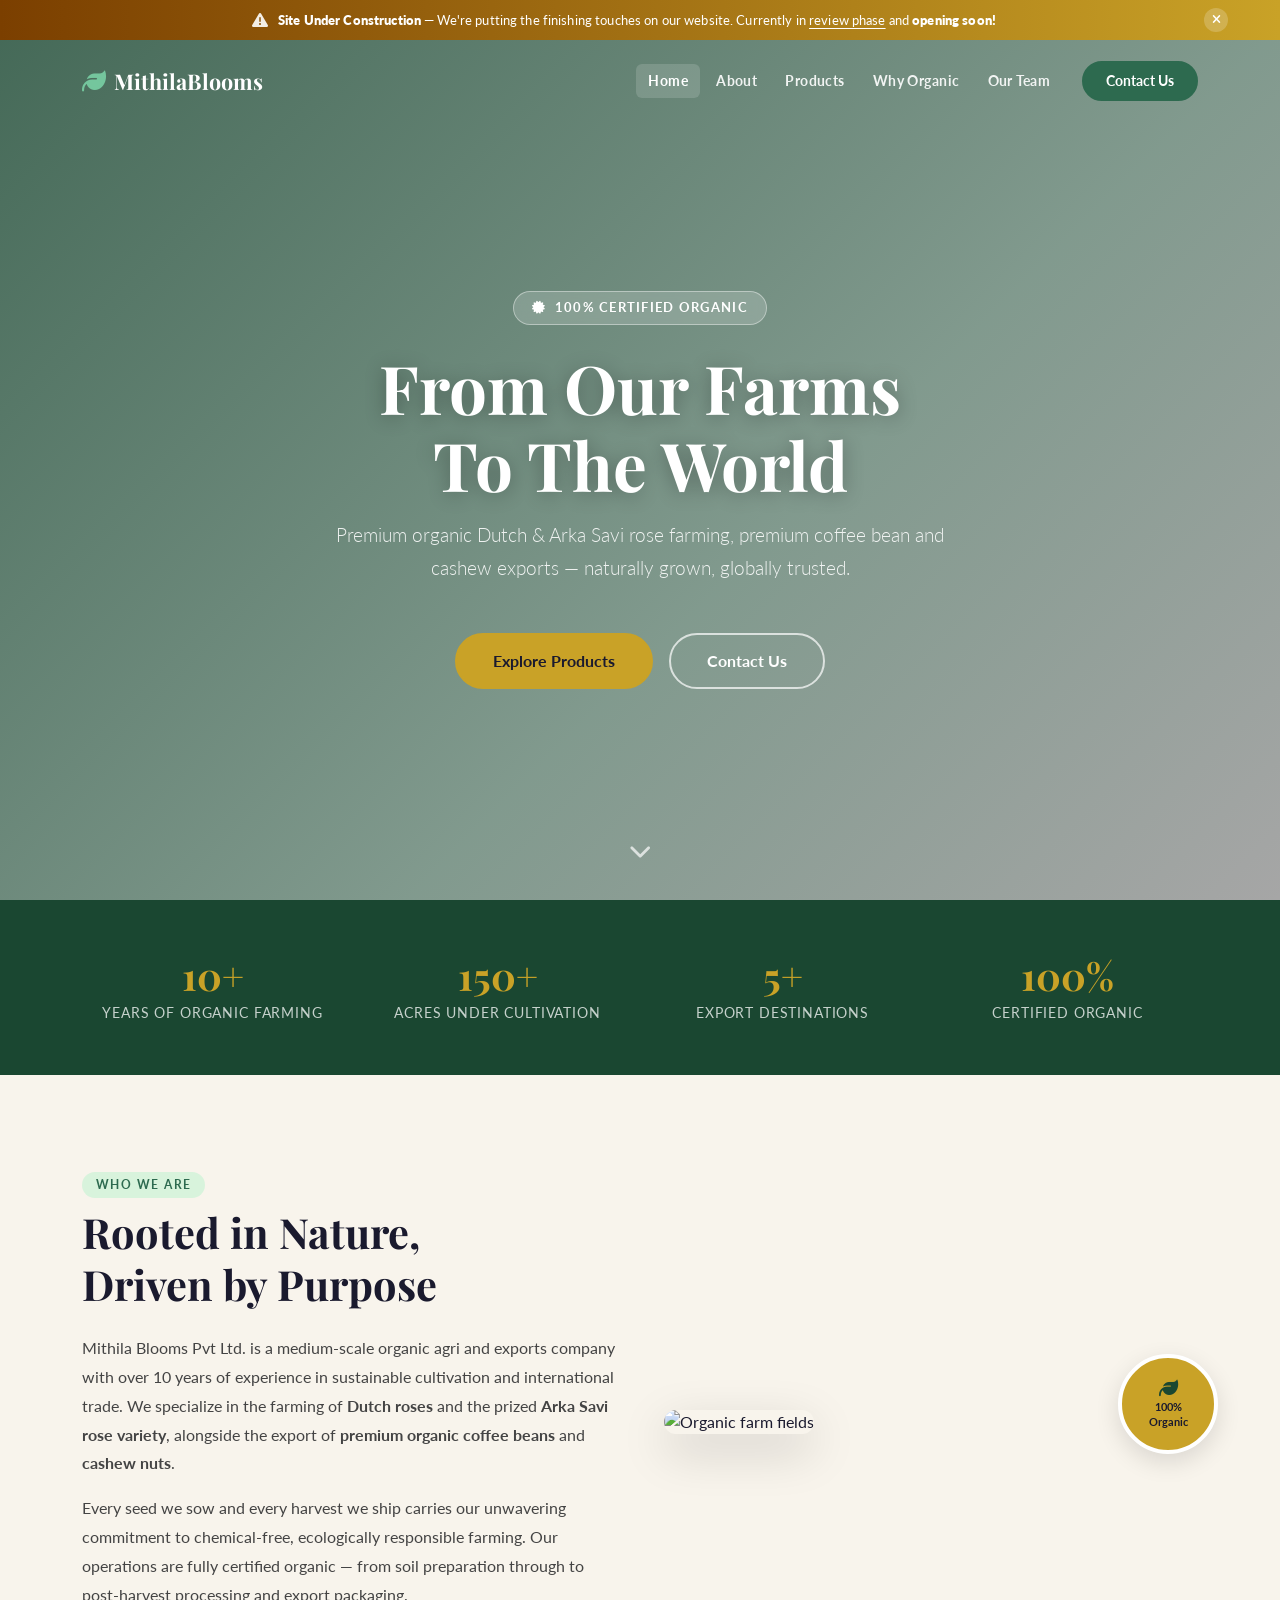
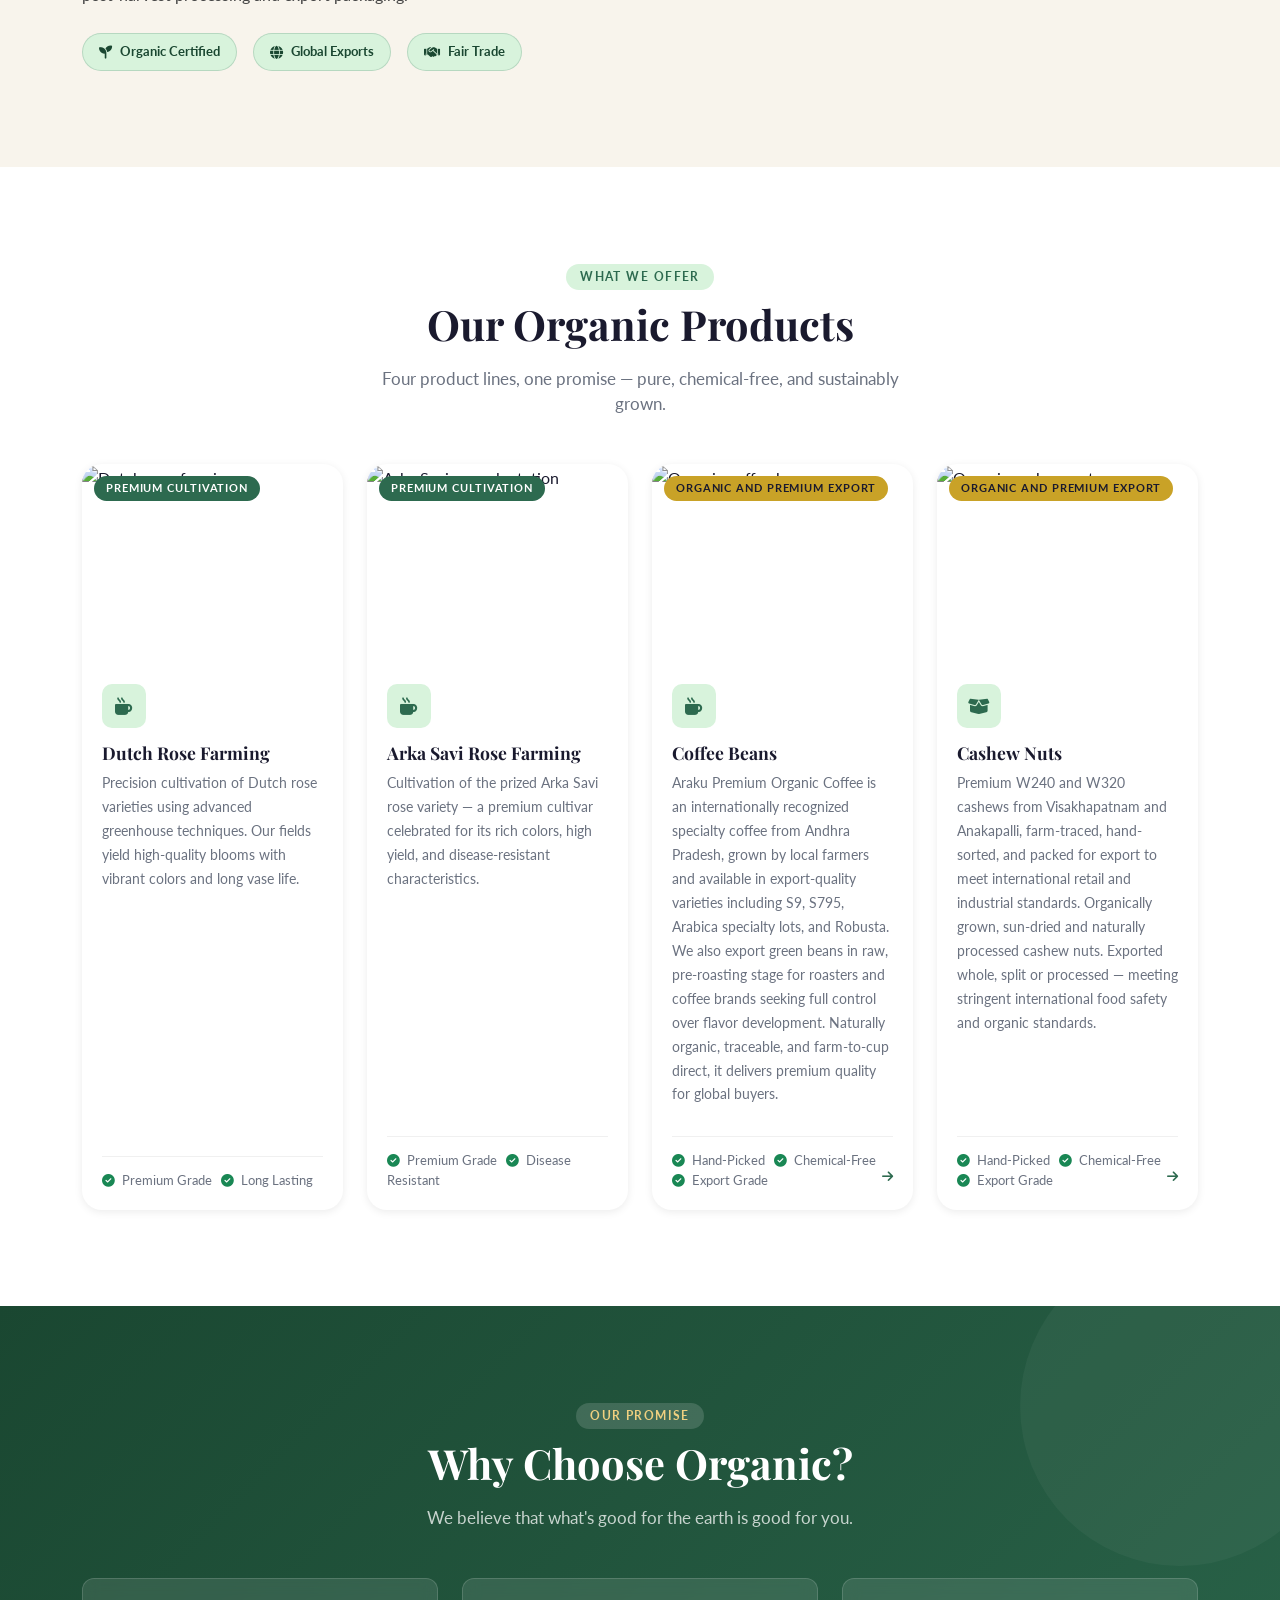
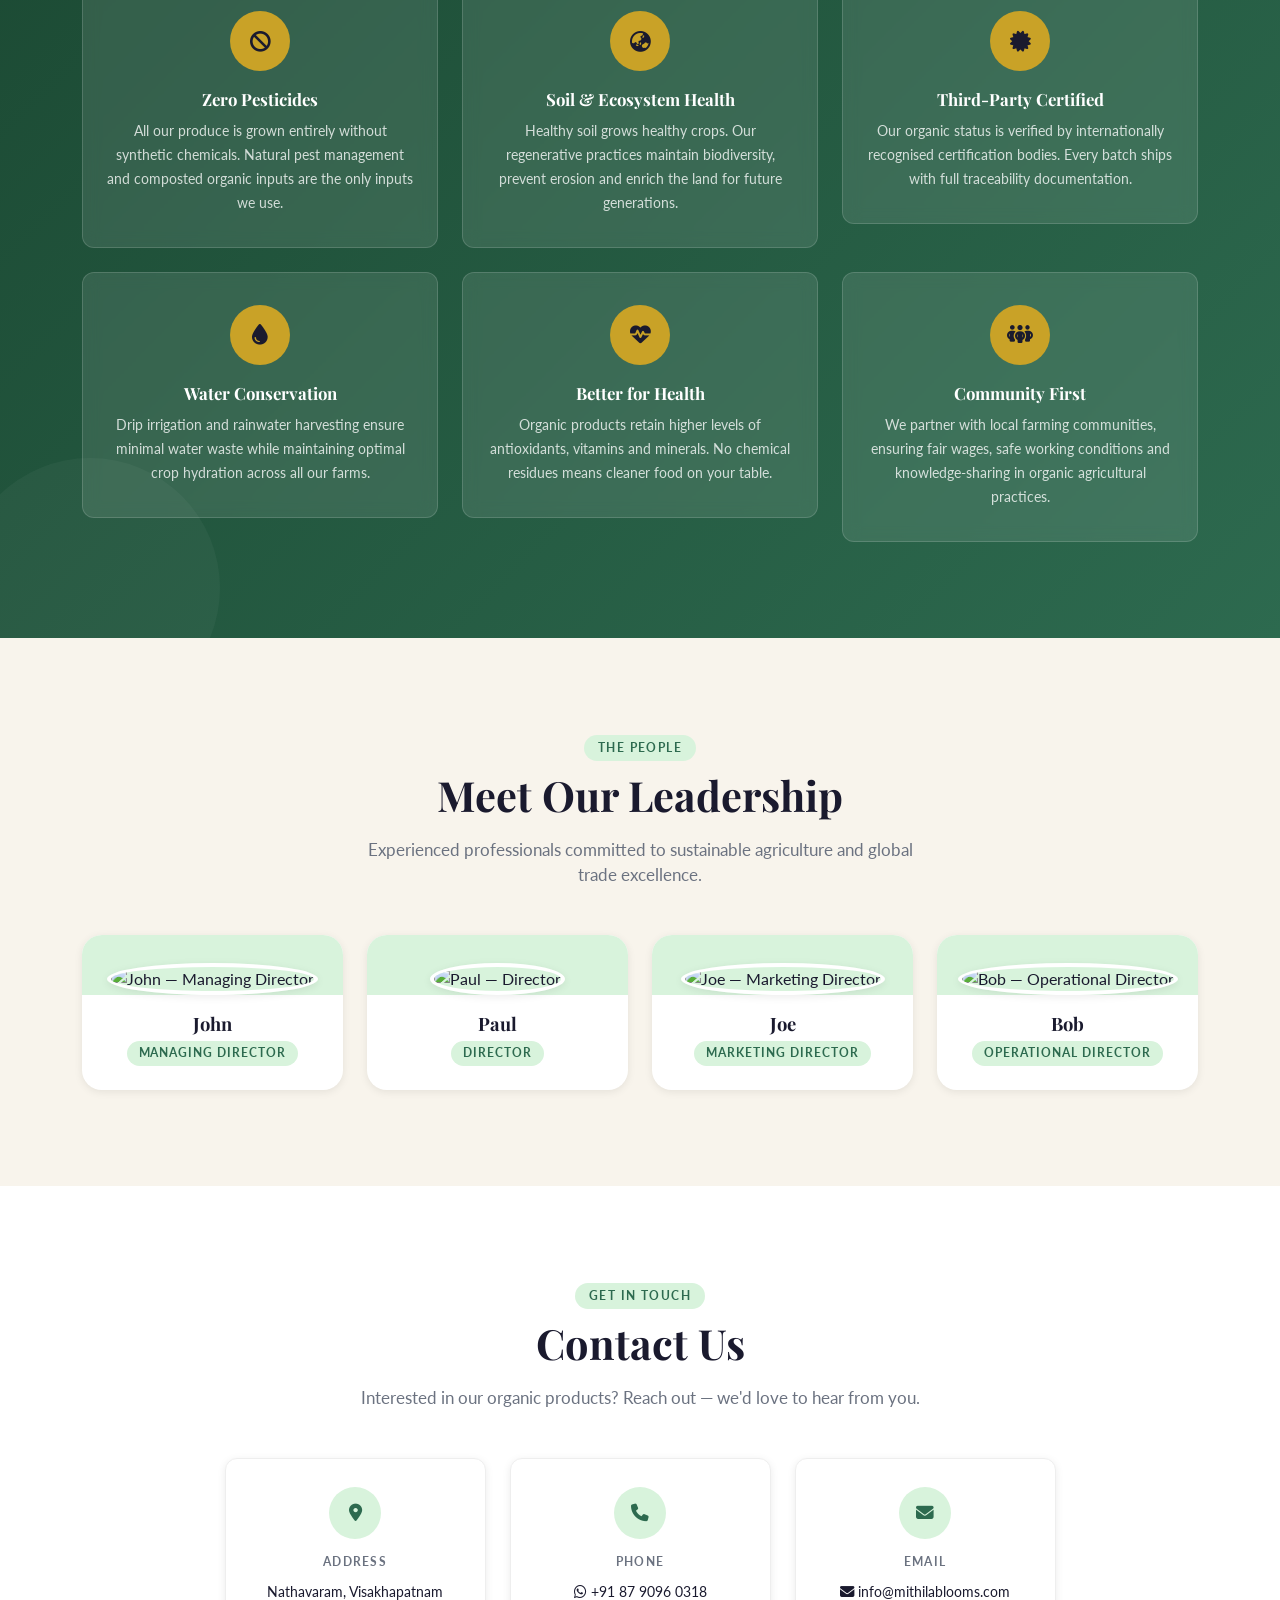
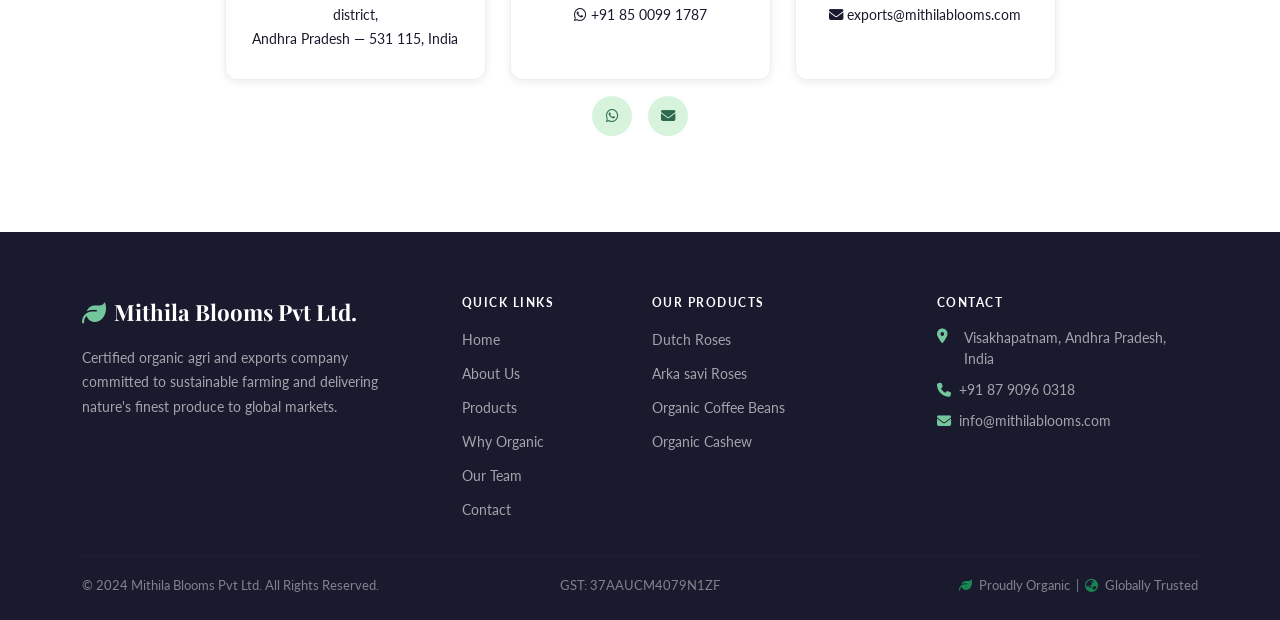
==== commit 0b200d5b: "Add files via upload" ====
--- a/index.html
+++ b/index.html
@@ -3,8 +3,8 @@
 <head>
   <meta charset="UTF-8" />
   <meta name="viewport" content="width=device-width, initial-scale=1.0" />
-  <meta name="description" content="PureHarvest Agro Exports — Certified organic Dutch & Arkasavi farming, premium coffee bean and cashew exports from farm to world." />
-  <title>PureHarvest Agro Exports Ltd.</title>
+  <meta name="description" content="Mithila Blooms Pvt Ltd. — Certified organic Dutch & Arka Savi rose farming, premium coffee bean and cashew exports from farm to world." />
+  <title>Mithila Blooms Pvt Ltd.</title>
 
   <!-- Bootstrap 5.3 -->
   <link href="https://cdn.jsdelivr.net/npm/bootstrap@5.3.3/dist/css/bootstrap.min.css" rel="stylesheet" />
@@ -69,7 +69,7 @@
         </span>
         <h1 class="hero-title">From Our Farms<br />To The World</h1>
         <p class="hero-subtitle mt-3 mb-5">
-          Premium organic Dutch &amp; Arkasavi farming, fine coffee beans and<br class="d-none d-md-block" />
+          Premium organic Dutch &amp; Arka Savi rose farming, premium coffee bean and<br class="d-none d-md-block" />
           cashew exports — naturally grown, globally trusted.
         </p>
         <div class="d-flex flex-wrap justify-content-center gap-3">
@@ -88,15 +88,15 @@
     <div class="container">
       <div class="row text-center g-4">
         <div class="col-6 col-md-3" data-aos="fade-up" data-aos-delay="0">
-          <h3 class="stat-number">15+</h3>
+          <h3 class="stat-number">10+</h3>
           <p class="stat-label">Years of Organic Farming</p>
         </div>
         <div class="col-6 col-md-3" data-aos="fade-up" data-aos-delay="100">
-          <h3 class="stat-number">500+</h3>
+          <h3 class="stat-number">150+</h3>
           <p class="stat-label">Acres Under Cultivation</p>
         </div>
         <div class="col-6 col-md-3" data-aos="fade-up" data-aos-delay="200">
-          <h3 class="stat-number">30+</h3>
+          <h3 class="stat-number">5+</h3>
           <p class="stat-label">Export Destinations</p>
         </div>
         <div class="col-6 col-md-3" data-aos="fade-up" data-aos-delay="300">
@@ -115,9 +115,9 @@
           <span class="section-tag">Who We Are</span>
           <h2 class="section-title mt-2">Rooted in Nature,<br />Driven by Purpose</h2>
           <p class="section-body mt-4">
-            MithilaBlooms Ltd. is a medium-scale organic agri and exports company with over 15 years of
+            Mithila Blooms Pvt Ltd. is a medium-scale organic agri and exports company with over 10 years of
             experience in sustainable cultivation and international trade. We specialize in the farming of
-            <strong>Dutch hybrid crops</strong> and the prized <strong>Arkasavi banana variety</strong>, alongside
+            <strong>Dutch roses</strong> and the prized <strong>Arka Savi rose variety</strong>, alongside
             the export of <strong>premium organic coffee beans</strong> and <strong>cashew nuts</strong>.
           </p>
           <p class="section-body">
@@ -166,51 +166,51 @@
       </div>
       <div class="row g-4">
 
-        <!-- Card 1: Dutch Farming -->
+        <!-- Card 1: Dutch Rose Farming -->
         <div class="col-md-6 col-xl-3" data-aos="fade-up" data-aos-delay="0">
           <div class="product-card">
             <div class="product-img-wrap">
               <img
-                src="https://images.unsplash.com/photo-1464226184884-fa280b87c399?w=600&auto=format&fit=crop&q=80"
-                alt="Dutch organic farming"
+                src="https://images.unsplash.com/photo-1582794543139-8ac9cb0f7b11?w=600&auto=format&fit=crop&q=80"
+                alt="Dutch rose farming"
               />
-              <span class="product-badge">Organic Cultivation</span>
+              <span class="product-badge">Premium Cultivation</span>
             </div>
             <div class="product-body">
-              <div class="product-icon"><i class="fa-solid fa-tractor"></i></div>
-              <h5 class="product-title">Dutch Farming</h5>
+              <div class="product-icon"><i class="fa-solid fa-mug-hot"></i></div>
+              <h5 class="product-title">Dutch Rose Farming</h5>
               <p class="product-desc">
-                Precision cultivation of Dutch hybrid variety crops using traditional organic methods. Our fields
-                yield high-quality produce free from synthetic pesticides and fertilisers.
+                Precision cultivation of Dutch rose varieties using advanced greenhouse techniques. Our fields
+                yield high-quality blooms with vibrant colors and long vase life.
               </p>
               <div class="product-footer">
-                <i class="fa-solid fa-circle-check me-1 text-success"></i> No Pesticides &nbsp;
-                <i class="fa-solid fa-circle-check me-1 text-success"></i> Non-GMO
+                <i class="fa-solid fa-circle-check me-1 text-success"></i> Premium Grade &nbsp;
+                <i class="fa-solid fa-circle-check me-1 text-success"></i> Long Lasting
               </div>
             </div>
           </div>
         </div>
 
-        <!-- Card 2: Arkasavi Farming -->
+        <!-- Card 2: Arka Savi Rose Farming -->
         <div class="col-md-6 col-xl-3" data-aos="fade-up" data-aos-delay="100">
           <div class="product-card">
             <div class="product-img-wrap">
               <img
-                src="https://images.unsplash.com/photo-1574943320219-553eb213f72d?w=600&auto=format&fit=crop&q=80"
-                alt="Arkasavi banana plantation"
+                src="https://images.unsplash.com/photo-1582794543139-8ac9cb0f7b11?w=600&auto=format&fit=crop&q=80"
+                alt="Arka Savi rose plantation"
               />
-              <span class="product-badge">Organic Cultivation</span>
+              <span class="product-badge">Premium Cultivation</span>
             </div>
             <div class="product-body">
-              <div class="product-icon"><i class="fa-solid fa-spa"></i></div>
-              <h5 class="product-title">Arkasavi Farming</h5>
+              <div class="product-icon"><i class="fa-solid fa-mug-hot"></i></div>
+              <h5 class="product-title">Arka Savi Rose Farming</h5>
               <p class="product-desc">
-                Cultivation of the prized Arkasavi banana variety — a premium organic cultivar celebrated for
-                its rich flavour, high yield, and disease-resistant characteristics.
+                Cultivation of the prized Arka Savi rose variety — a premium cultivar celebrated for
+                its rich colors, high yield, and disease-resistant characteristics.
               </p>
               <div class="product-footer">
-                <i class="fa-solid fa-circle-check me-1 text-success"></i> Chemical-Free &nbsp;
-                <i class="fa-solid fa-circle-check me-1 text-success"></i> Premium Grade
+                <i class="fa-solid fa-circle-check me-1 text-success"></i> Premium Grade &nbsp;
+                <i class="fa-solid fa-circle-check me-1 text-success"></i> Disease Resistant
               </div>
             </div>
           </div>
@@ -218,52 +218,61 @@
 
         <!-- Card 3: Coffee Beans -->
         <div class="col-md-6 col-xl-3" data-aos="fade-up" data-aos-delay="200">
+          <a href="coffee.html" style="text-decoration: none; color: inherit;">
           <div class="product-card">
             <div class="product-img-wrap">
               <img
                 src="https://images.unsplash.com/photo-1447933601403-0c6688de566e?w=600&auto=format&fit=crop&q=80"
                 alt="Organic coffee beans"
               />
-              <span class="product-badge product-badge-gold">Premium Export</span>
+              <span class="product-badge product-badge-gold">Organic and Premium Export</span>
             </div>
             <div class="product-body">
               <div class="product-icon"><i class="fa-solid fa-mug-hot"></i></div>
               <h5 class="product-title">Coffee Beans</h5>
               <p class="product-desc">
-                Shade-grown, hand-picked organic coffee beans sourced from our high-altitude estates. Rich
-                aroma, full-bodied flavour — exported to specialty roasters worldwide.
+                Araku Premium Organic Coffee is an internationally recognized specialty coffee from Andhra Pradesh, grown by local farmers and available in export-quality varieties including S9, S795, Arabica specialty lots, and Robusta. We also export green beans in raw, pre-roasting stage for roasters and coffee brands seeking full control over flavor development. 
+                Naturally organic, traceable, and farm-to-cup direct, it delivers premium quality for global buyers.
               </p>
               <div class="product-footer">
-                <i class="fa-solid fa-circle-check me-1 text-success"></i> Single Origin &nbsp;
-                <i class="fa-solid fa-circle-check me-1 text-success"></i> Hand-Picked
+                <i class="fa-solid fa-circle-check me-1 text-success"></i> Hand-Picked &nbsp;
+                <i class="fa-solid fa-circle-check me-1 text-success"></i> Chemical-Free &nbsp;<br>
+                <i class="fa-solid fa-circle-check me-1 text-success"></i> Export Grade &nbsp;
+                <i class="fa-solid fa-arrow-right ms-2" style="float: right; color: var(--green-main);"></i>
               </div>
             </div>
           </div>
+          </a>
         </div>
 
         <!-- Card 4: Cashew -->
         <div class="col-md-6 col-xl-3" data-aos="fade-up" data-aos-delay="300">
+          <a href="cashew.html" style="text-decoration: none; color: inherit;">
           <div class="product-card">
             <div class="product-img-wrap">
               <img
-                src="https://images.unsplash.com/photo-1574484284002-952d92456975?w=600&auto=format&fit=crop&q=80"
+                src="https://images.unsplash.com/photo-1509358271058-acd22cc93898?w=600&auto=format&fit=crop&q=80"
                 alt="Organic cashew nuts"
               />
-              <span class="product-badge product-badge-gold">Premium Export</span>
+              <span class="product-badge product-badge-gold">Organic and Premium Export</span>
             </div>
             <div class="product-body">
               <div class="product-icon"><i class="fa-solid fa-box-open"></i></div>
               <h5 class="product-title">Cashew Nuts</h5>
               <p class="product-desc">
+                Premium W240 and W320 cashews from Visakhapatnam and Anakapalli, farm-traced, hand-sorted, and packed for export to meet international retail and industrial standards.
                 Organically grown, sun-dried and naturally processed cashew nuts. Exported whole, split or
                 processed — meeting stringent international food safety and organic standards.
               </p>
               <div class="product-footer">
-                <i class="fa-solid fa-circle-check me-1 text-success"></i> Sun-Dried &nbsp;
-                <i class="fa-solid fa-circle-check me-1 text-success"></i> Export Grade
+                <i class="fa-solid fa-circle-check me-1 text-success"></i> Hand-Picked &nbsp;
+                <i class="fa-solid fa-circle-check me-1 text-success"></i> Chemical-Free &nbsp;<br>
+                <i class="fa-solid fa-circle-check me-1 text-success"></i> Export Grade &nbsp;
+                <i class="fa-solid fa-arrow-right ms-2" style="float: right; color: var(--green-main);"></i>
               </div>
             </div>
           </div>
+          </a>
         </div>
 
       </div>
@@ -353,12 +362,12 @@
             <div class="team-body">
               <h5 class="team-name">John</h5>
               <span class="team-role">Managing Director</span>
-              <p class="team-bio mt-2">Visionary leader with 20+ years in agri business and international trade,
-                steering MithilaBlooms's growth and organic mission.</p>
-              <div class="team-social mt-3">
+              <!-- <p class="team-bio mt-2">Visionary leader with 20+ years in agri business and international trade,
+                steering MithilaBlooms's growth and organic mission.</p> -->
+              <!-- <div class="team-social mt-3">
                 <a href="#"><i class="fa-brands fa-linkedin-in"></i></a>
                 <a href="#"><i class="fa-regular fa-envelope"></i></a>
-              </div>
+              </div> -->
             </div>
           </div>
         </div>
@@ -371,12 +380,12 @@
             <div class="team-body">
               <h5 class="team-name">Paul</h5>
               <span class="team-role">Director</span>
-              <p class="team-bio mt-2">Oversees company governance, strategic partnerships and compliance. Paul
-                brings deep expertise in export regulations and agri policy.</p>
-              <div class="team-social mt-3">
+              <!-- <p class="team-bio mt-2">Oversees company governance, strategic partnerships and compliance. Paul
+                brings deep expertise in export regulations and agri policy.</p> -->
+              <!-- <div class="team-social mt-3">
                 <a href="#"><i class="fa-brands fa-linkedin-in"></i></a>
                 <a href="#"><i class="fa-regular fa-envelope"></i></a>
-              </div>
+              </div> -->
             </div>
           </div>
         </div>
@@ -389,12 +398,12 @@
             <div class="team-body">
               <h5 class="team-name">Joe</h5>
               <span class="team-role">Marketing Director</span>
-              <p class="team-bio mt-2">Brand strategist and market developer who has built MithilaBlooms's presence
-                across 30+ countries, championing organic product awareness globally.</p>
-              <div class="team-social mt-3">
+              <!-- <p class="team-bio mt-2">Brand strategist and market developer who has built MithilaBlooms's presence
+                across 30+ countries, championing organic product awareness globally.</p> -->
+              <!-- <div class="team-social mt-3">
                 <a href="#"><i class="fa-brands fa-linkedin-in"></i></a>
                 <a href="#"><i class="fa-regular fa-envelope"></i></a>
-              </div>
+              </div> -->
             </div>
           </div>
         </div>
@@ -407,12 +416,12 @@
             <div class="team-body">
               <h5 class="team-name">Bob</h5>
               <span class="team-role">Operational Director</span>
-              <p class="team-bio mt-2">Farm-to-port operations expert managing supply chain, harvesting schedules,
-                quality control and export logistics across all product lines.</p>
-              <div class="team-social mt-3">
+              <!-- <p class="team-bio mt-2">Farm-to-port operations expert managing supply chain, harvesting schedules,
+                quality control and export logistics across all product lines.</p> -->
+              <!-- <div class="team-social mt-3">
                 <a href="#"><i class="fa-brands fa-linkedin-in"></i></a>
                 <a href="#"><i class="fa-regular fa-envelope"></i></a>
-              </div>
+              </div> -->
             </div>
           </div>
         </div>
@@ -437,7 +446,7 @@
           <div class="contact-card">
             <div class="contact-icon"><i class="fa-solid fa-location-dot"></i></div>
             <strong>Address</strong>
-            <p>42, Agro Industrial Estate,<br />Bangalore Rural District,<br />Karnataka — 562 123, India</p>
+            <p>Nathavaram, Visakhapatnam district,<br/> Andhra Pradesh — 531 115, India</p>
           </div>
         </div>
 
@@ -445,7 +454,14 @@
           <div class="contact-card">
             <div class="contact-icon"><i class="fa-solid fa-phone"></i></div>
             <strong>Phone</strong>
-            <p>+91 80 4567 8900<br />+91 98765 43210 (WhatsApp)</p>
+            <p>
+              <a href="https://wa.me/918790960318" class="contact-link" title="WhatsApp">
+                <i class="fa-brands fa-whatsapp me-1"></i>+91 87 9096 0318
+              </a><br />
+              <a href="https://wa.me/918500991787" class="contact-link" title="WhatsApp">
+                <i class="fa-brands fa-whatsapp me-1"></i>+91 85 0099 1787
+              </a>
+            </p>
           </div>
         </div>
 
@@ -453,24 +469,38 @@
           <div class="contact-card">
             <div class="contact-icon"><i class="fa-solid fa-envelope"></i></div>
             <strong>Email</strong>
-            <p>info@mithilablooms.com<br />exports@mithilablooms.com</p>
-          </div>
-        </div>
-
-        <div class="col-sm-6 col-lg-3" data-aos="fade-up" data-aos-delay="300">
+            <p>
+              <a href="https://mail.google.com/mail/?view=cm&fs=1&to=info@mithilablooms.com" target="_blank" class="contact-link" title="Send Email via Gmail">
+                <i class="fa-solid fa-envelope me-1"></i>info@mithilablooms.com
+              </a><br />
+              <a href="https://mail.google.com/mail/?view=cm&fs=1&to=exports@mithilablooms.com" target="_blank" class="contact-link" title="Send Email via Gmail">
+                <i class="fa-solid fa-envelope me-1"></i>exports@mithilablooms.com
+              </a>
+            </p>
+          </div>
+        </div>
+
+        <!-- <div class="col-sm-6 col-lg-3" data-aos="fade-up" data-aos-delay="300">
           <div class="contact-card">
             <div class="contact-icon"><i class="fa-solid fa-clock"></i></div>
             <strong>Business Hours</strong>
             <p>Mon – Sat: 9:00 AM – 6:00 PM IST<br />Sunday: Closed</p>
           </div>
-        </div>
+        </div> -->
 
         <div class="col-12 text-center mt-3" data-aos="fade-up" data-aos-delay="400">
           <div class="d-flex justify-content-center gap-3">
-            <a href="#" class="social-btn"><i class="fa-brands fa-facebook-f"></i></a>
+            <!-- <a href="#" class="social-btn"><i class="fa-brands fa-facebook-f"></i></a>
             <a href="#" class="social-btn"><i class="fa-brands fa-linkedin-in"></i></a>
-            <a href="#" class="social-btn"><i class="fa-brands fa-instagram"></i></a>
-            <a href="#" class="social-btn"><i class="fa-brands fa-whatsapp"></i></a>
+            <a href="#" class="social-btn"><i class="fa-brands fa-instagram"></i></a> -->
+            <!-- <a href="#" class="social-btn"><i class="fa-brands fa-whatsapp"></i></a> -->
+            <a href="https://wa.me/918790960318" class="social-btn" title="WhatsApp">
+                <i class="fa-brands fa-whatsapp"></i>
+              </a>
+            <!-- <a href="mailto:contact@mithilablooms.com" class="social-btn"><i class="fa-solid fa-envelope"></i></a> -->
+            <a href="https://mail.google.com/mail/?view=cm&fs=1&to=info@mithilablooms.com" target="_blank" class="social-btn" title="Send Email via Gmail">
+                <i class="fa-solid fa-envelope"></i>
+              </a>
           </div>
         </div>
 
@@ -486,17 +516,18 @@
         <div class="col-lg-4">
           <div class="footer-brand d-flex align-items-center gap-2 mb-3">
             <i class="fa-solid fa-leaf footer-leaf"></i>
-            <span>MithilaBlooms</span>
+            <span>Mithila Blooms Pvt Ltd.</span>
           </div>
           <p class="footer-about">
             Certified organic agri and exports company committed to sustainable farming and delivering
             nature's finest produce to global markets.
           </p>
           <div class="d-flex gap-3 mt-3">
-            <a href="#" class="footer-social"><i class="fa-brands fa-facebook-f"></i></a>
+            <!-- <a href="#" class="footer-social"><i class="fa-brands fa-facebook-f"></i></a>
             <a href="#" class="footer-social"><i class="fa-brands fa-linkedin-in"></i></a>
-            <a href="#" class="footer-social"><i class="fa-brands fa-instagram"></i></a>
-            <a href="#" class="footer-social"><i class="fa-brands fa-whatsapp"></i></a>
+            <a href="#" class="footer-social"><i class="fa-brands fa-instagram"></i></a> -->
+            <!-- <a href="#" class="footer-social"><i class="fa-brands fa-whatsapp"></i></a>
+            <a href="mailto:contact@mithilablooms.com" class="footer-social"><i class="fa-solid fa-envelope"></i></a>             -->
           </div>
         </div>
 
@@ -515,8 +546,8 @@
         <div class="col-sm-6 col-lg-3">
           <h6 class="footer-heading">Our Products</h6>
           <ul class="footer-links">
-            <li><a href="#products">Dutch Farming</a></li>
-            <li><a href="#products">Arkasavi Farming</a></li>
+            <li><a href="#products">Dutch Roses</a></li>
+            <li><a href="#products">Arka savi Roses</a></li>
             <li><a href="#products">Organic Coffee Beans</a></li>
             <li><a href="#products">Organic Cashew</a></li>
           </ul>
@@ -525,21 +556,34 @@
         <div class="col-lg-3">
           <h6 class="footer-heading">Contact</h6>
           <ul class="footer-contact-list">
-            <li><i class="fa-solid fa-location-dot me-2"></i>Bangalore Rural, Karnataka, India</li>
-            <li><i class="fa-solid fa-phone me-2"></i>+91 80 4567 8900</li>
-            <li><i class="fa-solid fa-envelope me-2"></i>info@mithilablooms.com</li>
+            <li><i class="fa-solid fa-location-dot me-2"></i>Visakhapatnam, Andhra Pradesh, India</li>
+
+            <li> <a href="https://wa.me/918790960318" class="" title="WhatsApp">
+                <i class="fa-solid fa-phone me-2"></i>+91 87 9096 0318
+              </a> </li>
+
+            <!-- <li><i class="fa-solid fa-phone me-2"></i>+91 87 9096 0318</li> -->
+            <li> 
+              <a href="https://mail.google.com/mail/?view=cm&fs=1&to=info@mithilablooms.com" target="_blank"   title="Send Email via Gmail">
+                <i class="fa-solid fa-envelope me-2"></i>info@mithilablooms.com
+              </a>       </li>     
           </ul>
         </div>
 
       </div>
       <hr class="footer-divider" />
       <div class="row align-items-center">
-        <div class="col-md-6 text-center text-md-start">
+        <div class="col-md-4 text-center text-md-start">
           <p class="footer-copy mb-0">
-            &copy; 2024 MithilaBlooms Ltd. All Rights Reserved.
+            &copy; 2024 Mithila Blooms Pvt Ltd. All Rights Reserved.
           </p>
         </div>
-        <div class="col-md-6 text-center text-md-end mt-2 mt-md-0">
+        <div class="col-md-4 text-center mt-2 mt-md-0">
+          <p class="footer-copy mb-0">
+            GST: 37AAUCM4079N1ZF
+          </p>
+        </div>
+        <div class="col-md-4 text-center text-md-end mt-2 mt-md-0">
           <p class="footer-copy mb-0">
             <i class="fa-solid fa-leaf me-1 text-success"></i> Proudly Organic &nbsp;|&nbsp;
             <i class="fa-solid fa-earth-asia me-1 text-success"></i> Globally Trusted
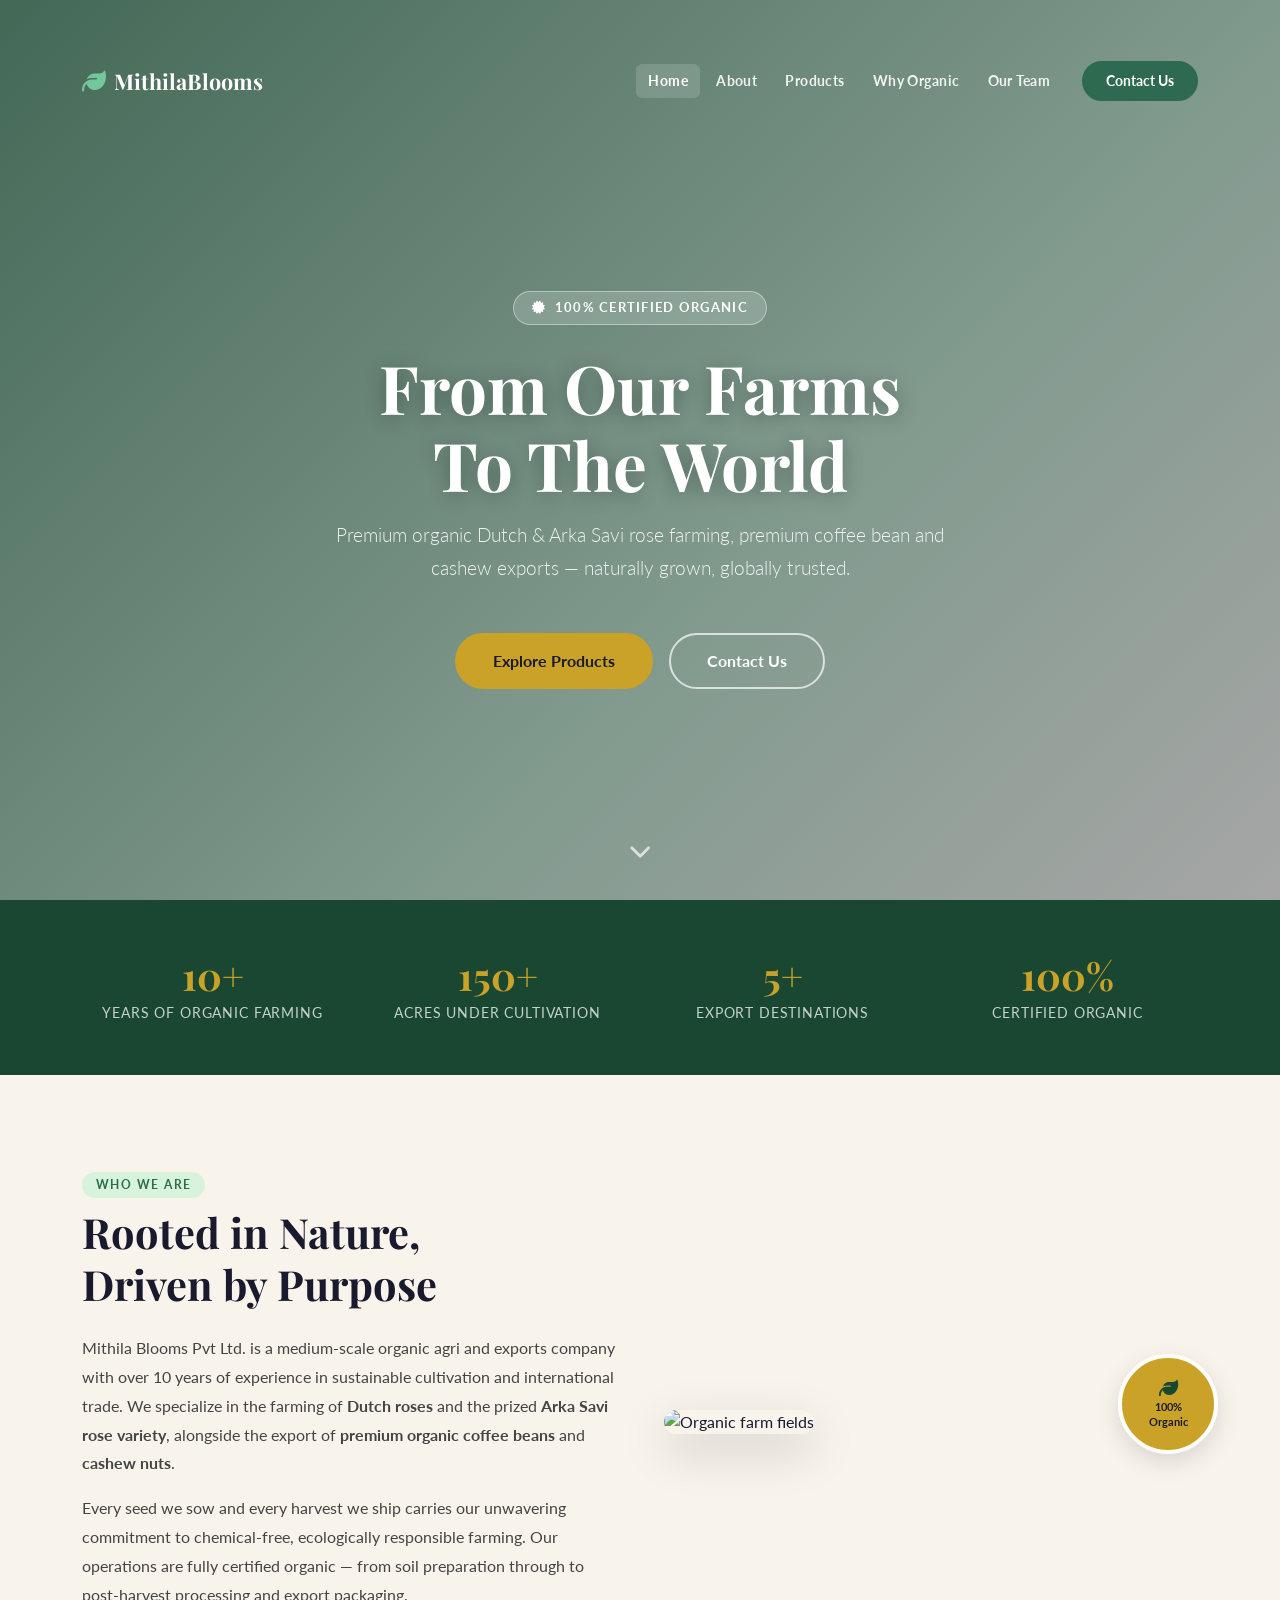
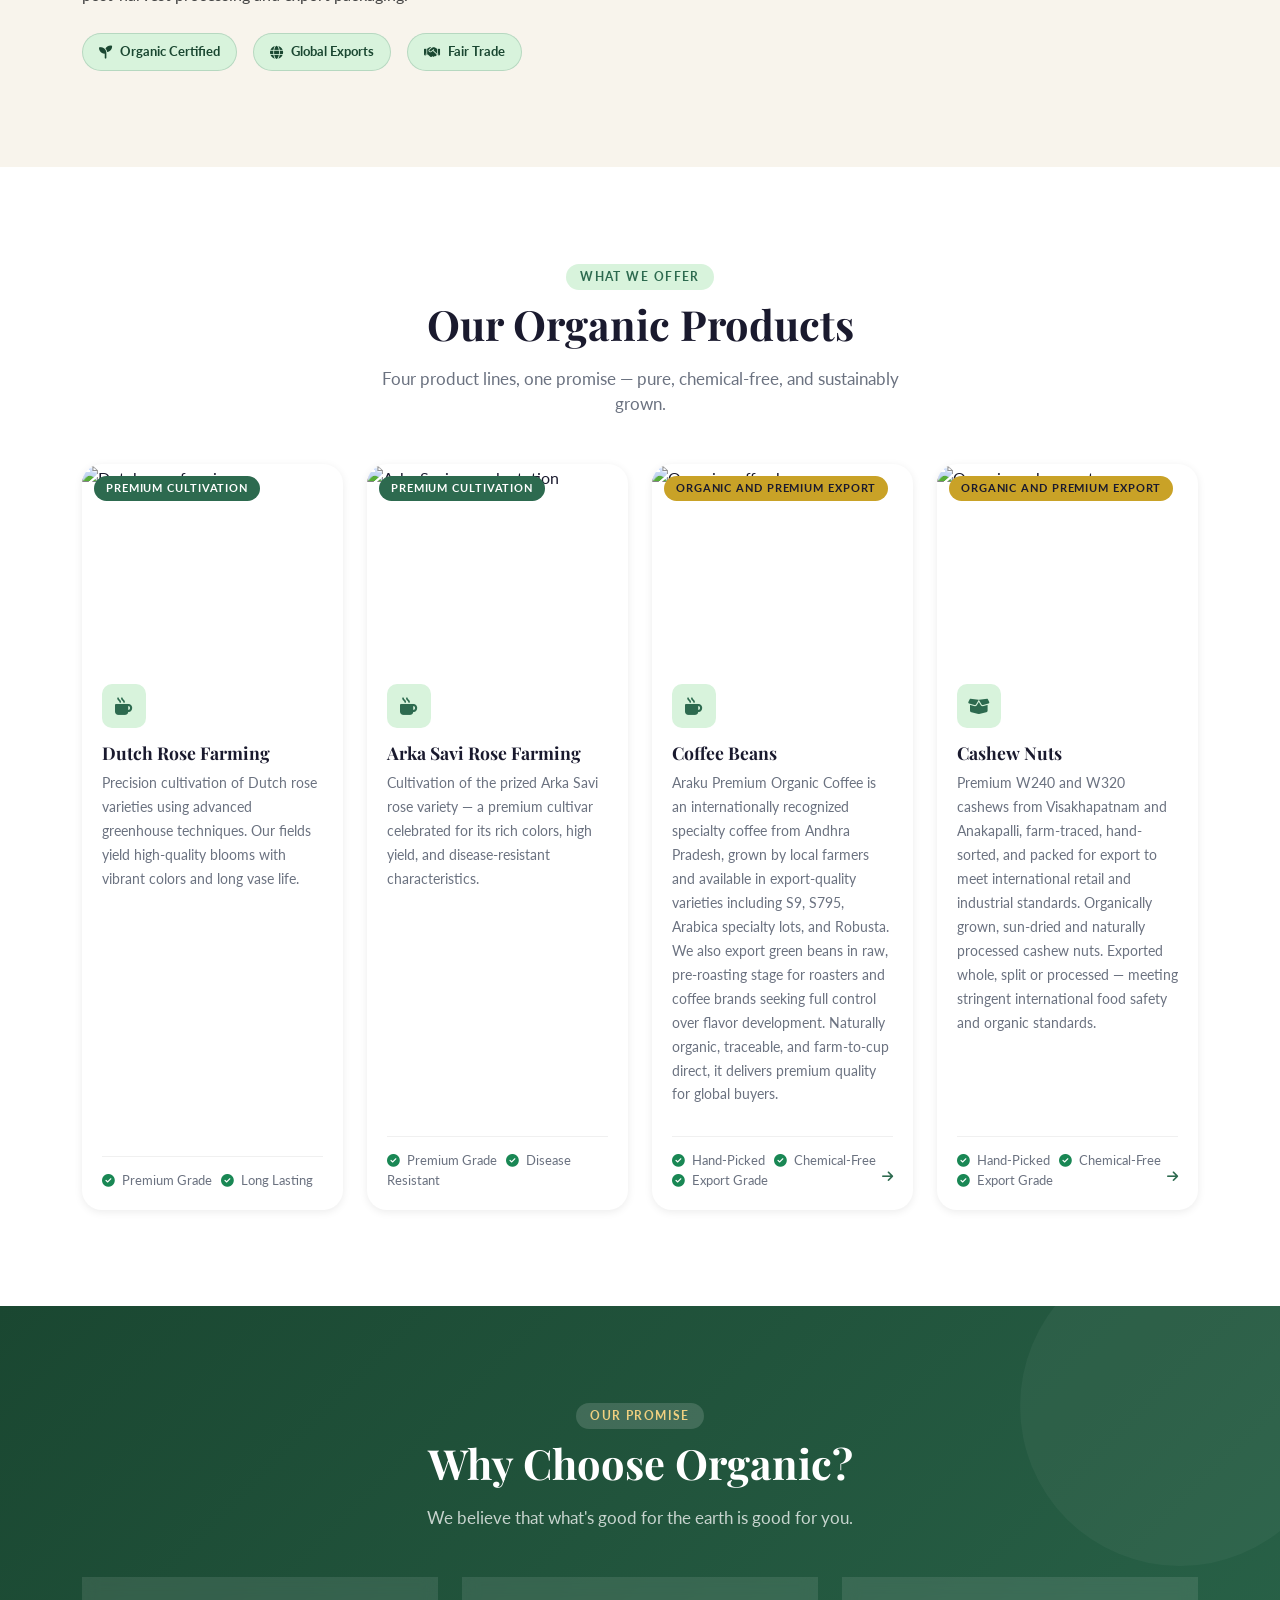
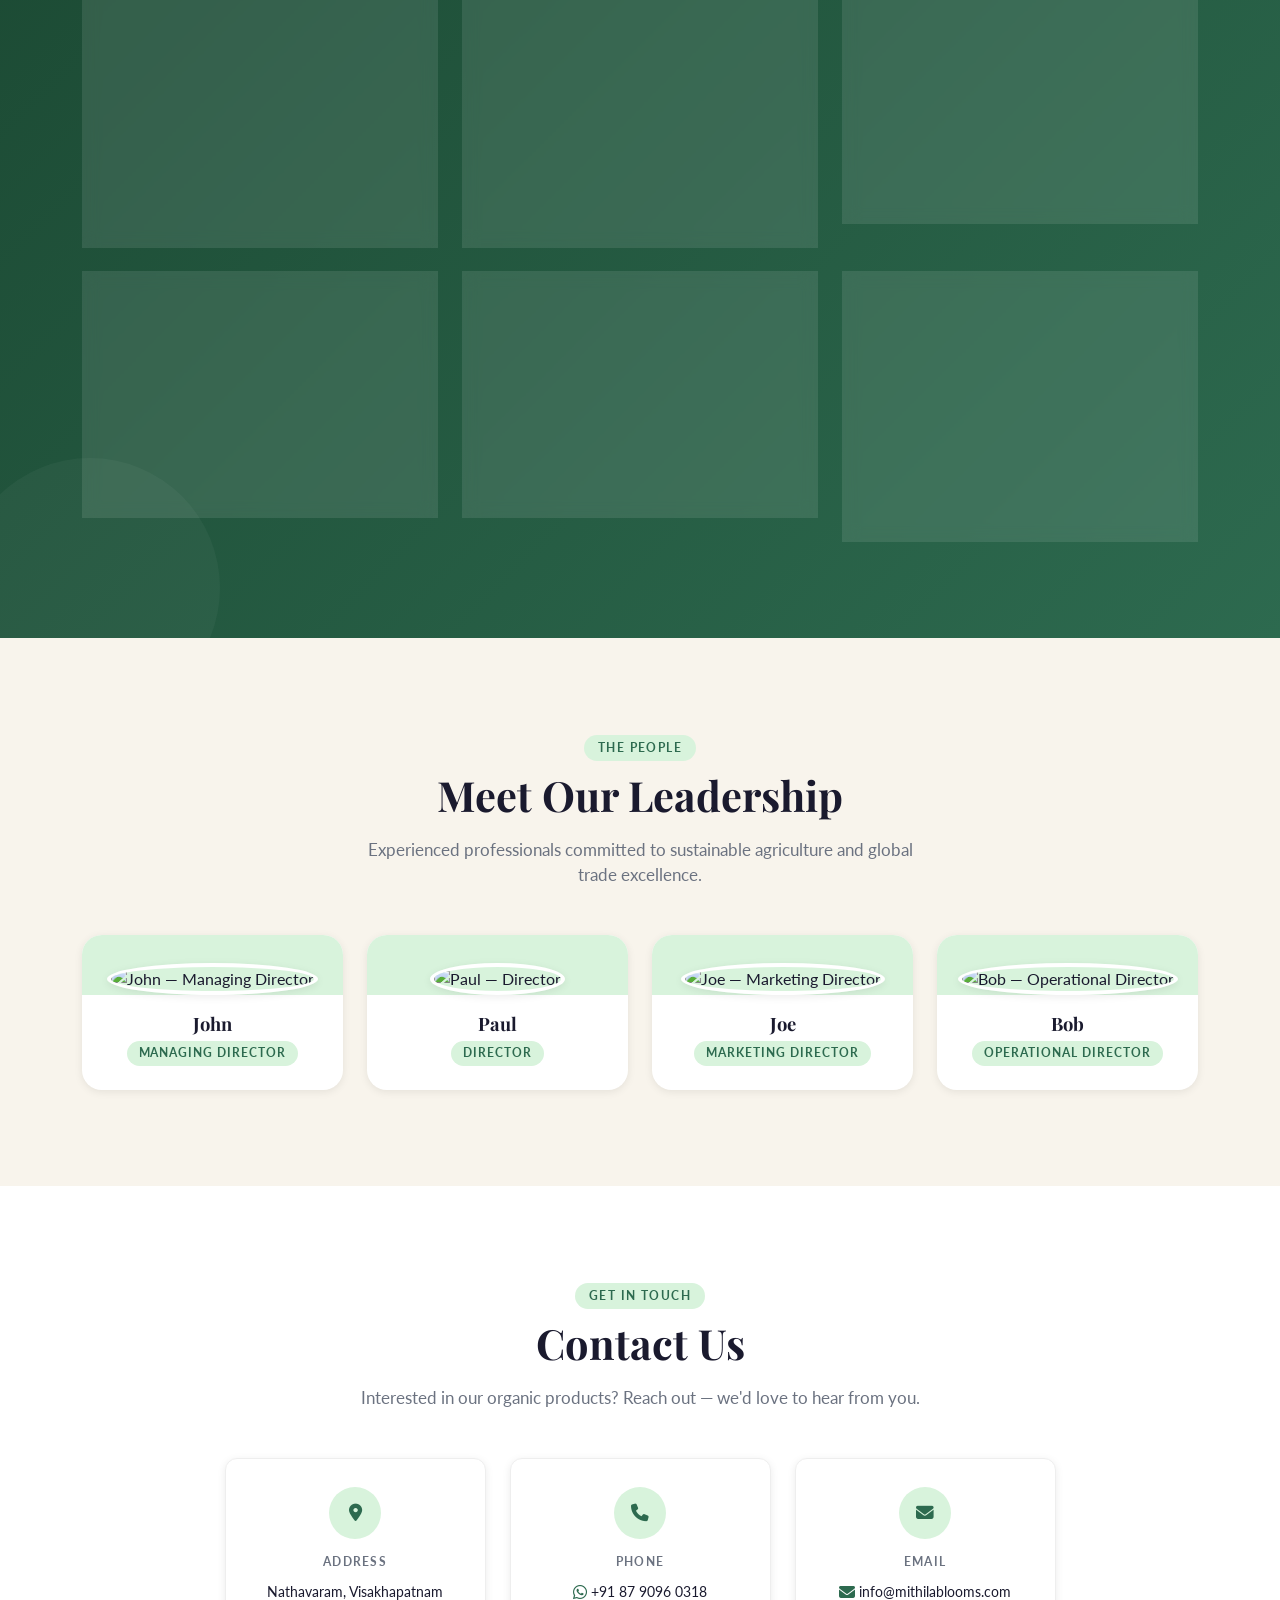
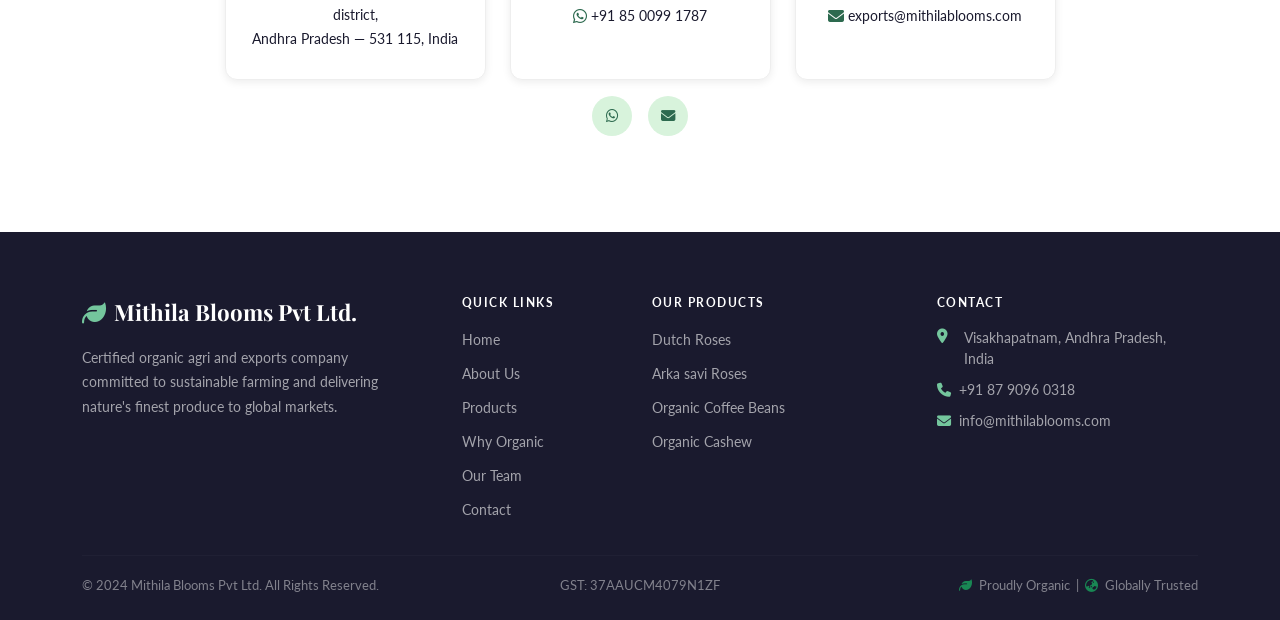
==== commit 38b055cd: "Update index.html" ====
--- a/index.html
+++ b/index.html
@@ -19,7 +19,7 @@
 </head>
 <body>
 
-  <!-- ========== CONSTRUCTION BANNER ========== -->
+  <!-- ========== CONSTRUCTION BANNER ========== 
   <div id="constructionBanner" class="construction-banner">
     <div class="banner-inner">
       <span class="banner-icon"><i class="fa-solid fa-triangle-exclamation"></i></span>
@@ -31,7 +31,7 @@
         <i class="fa-solid fa-xmark"></i>
       </button>
     </div>
-  </div>
+  </div> -->
 
   <!-- ========== NAVBAR ========== -->
   <nav class="navbar navbar-expand-lg fixed-top" id="mainNav">
--- a/css/styles.css
+++ b/css/styles.css
@@ -729,6 +729,23 @@
   line-height: 1.65;
 }
 
+.contact-link {
+  color: var(--text-dark);
+  text-decoration: none;
+  transition: var(--transition);
+  display: inline-flex;
+  align-items: center;
+}
+
+.contact-link:hover {
+  color: var(--green-main);
+}
+
+.contact-link i {
+  color: var(--green-main);
+  font-size: 1rem;
+}
+
 .social-btn {
   width: 40px;
   height: 40px;
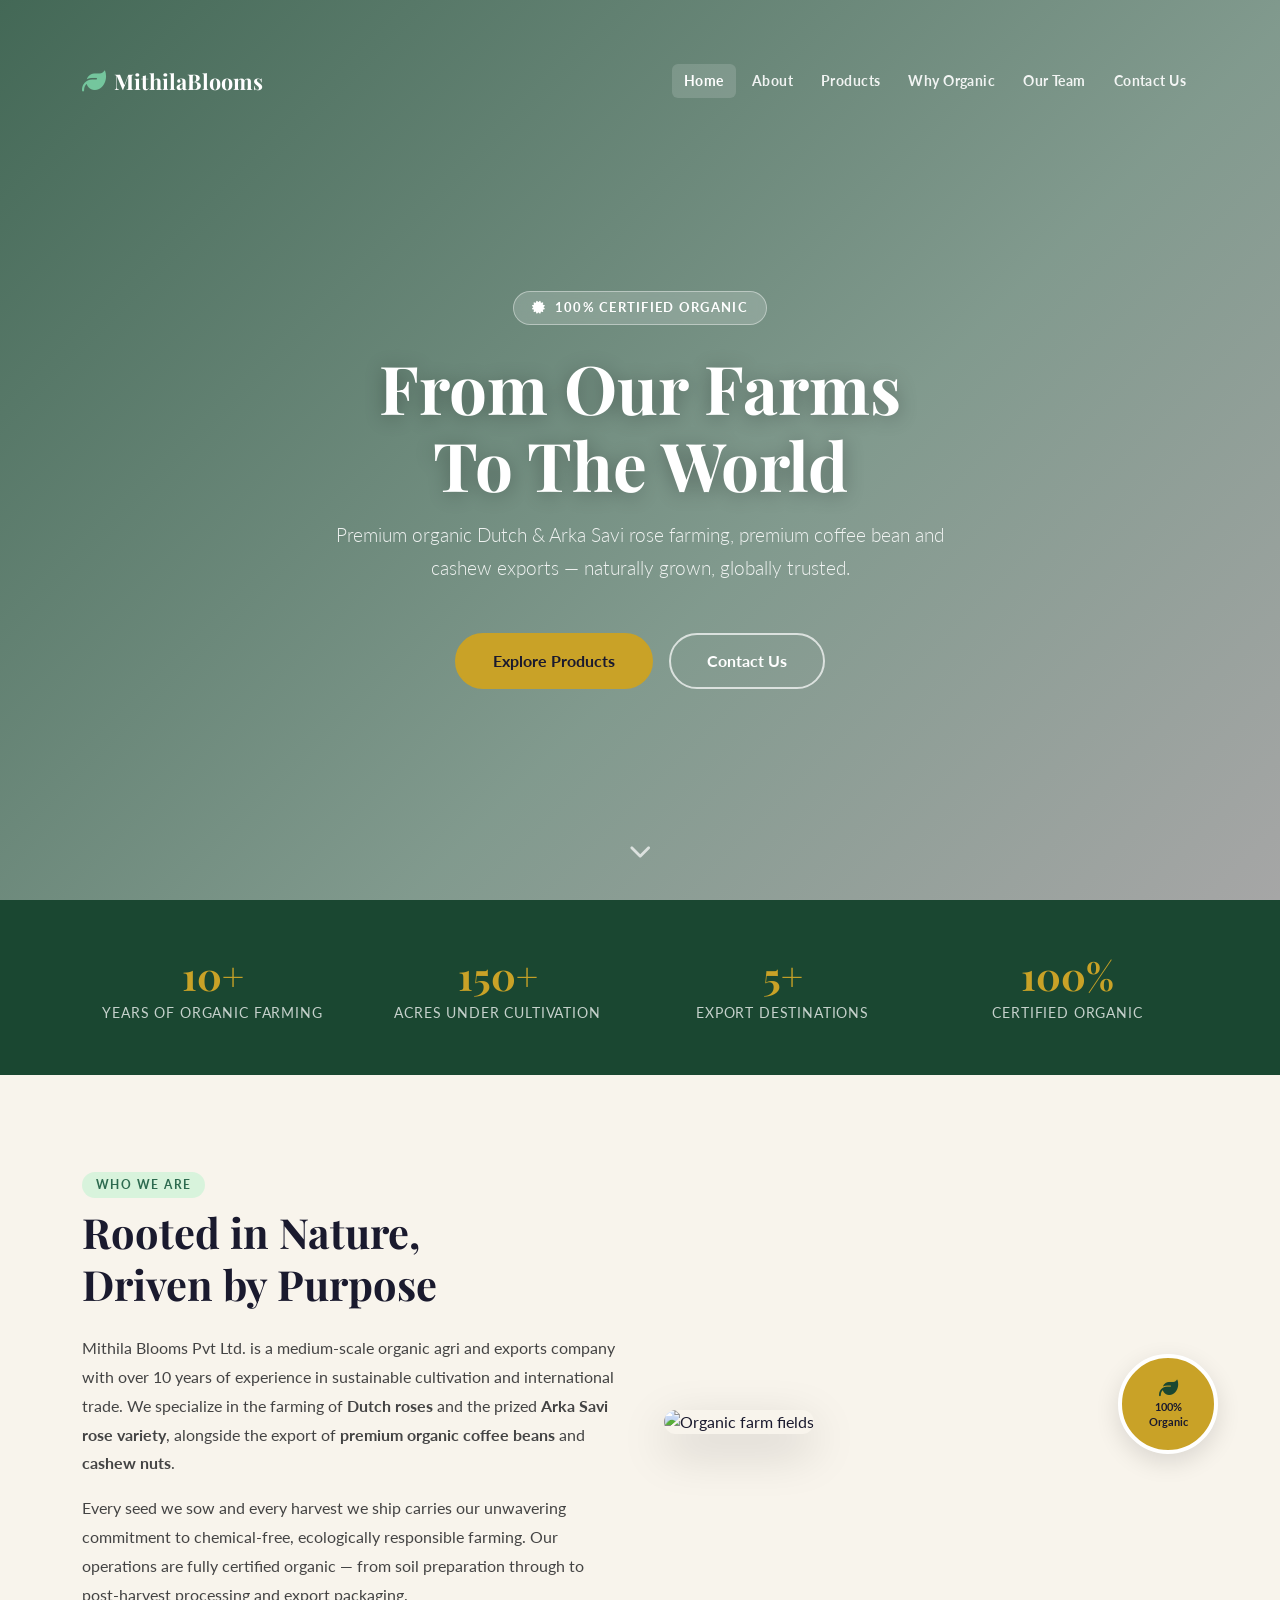
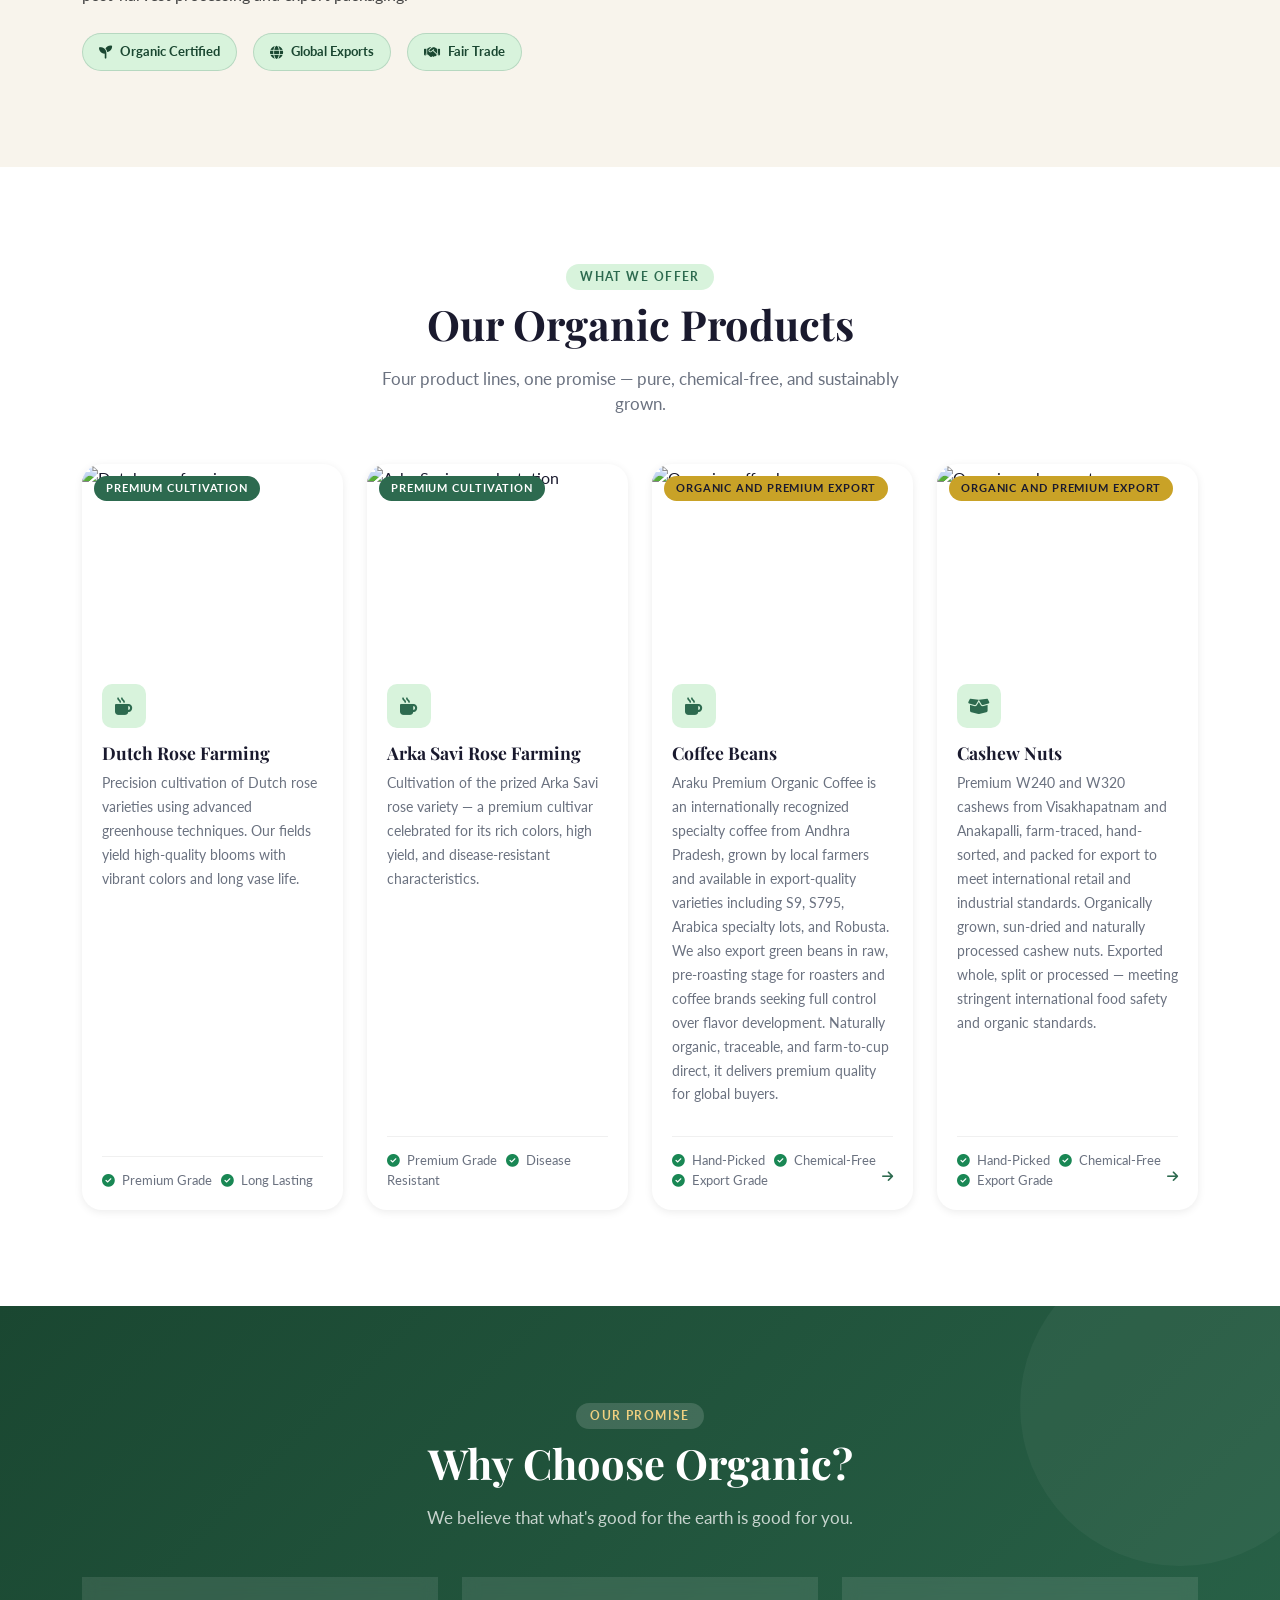
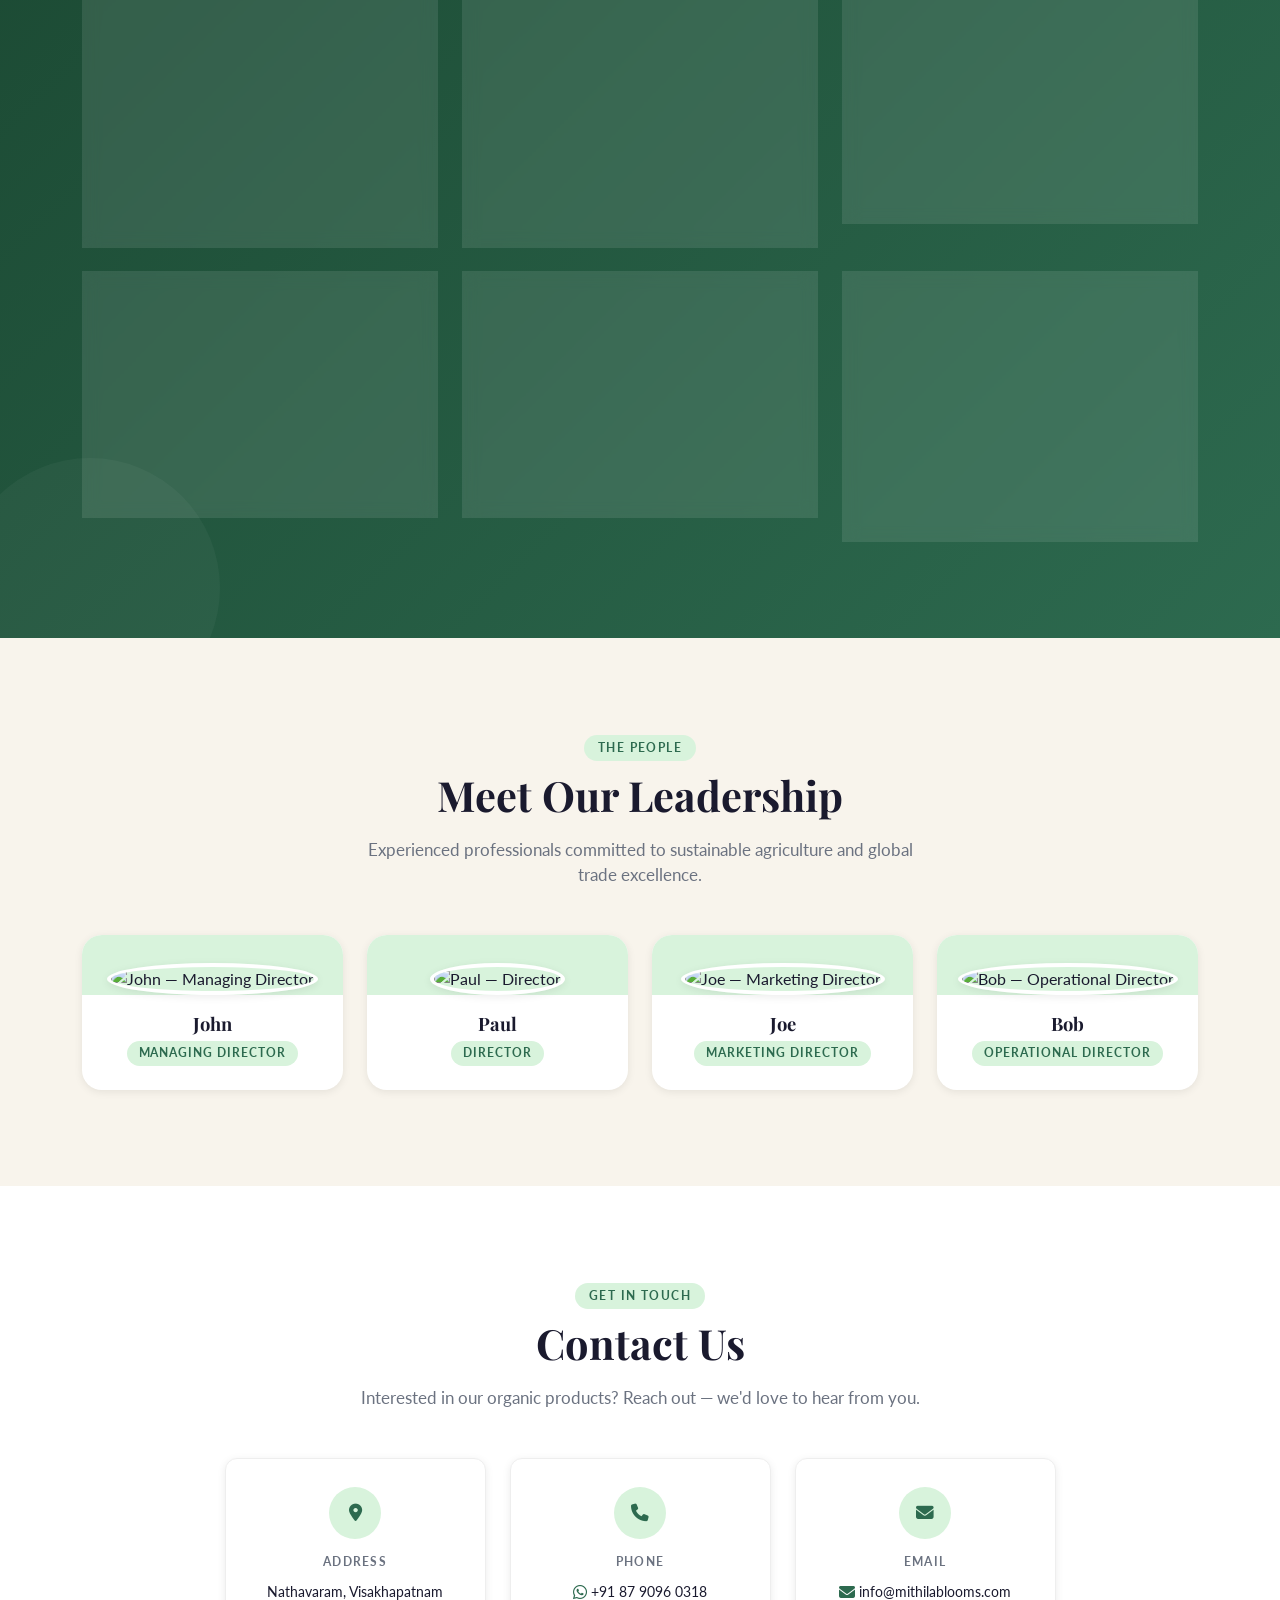
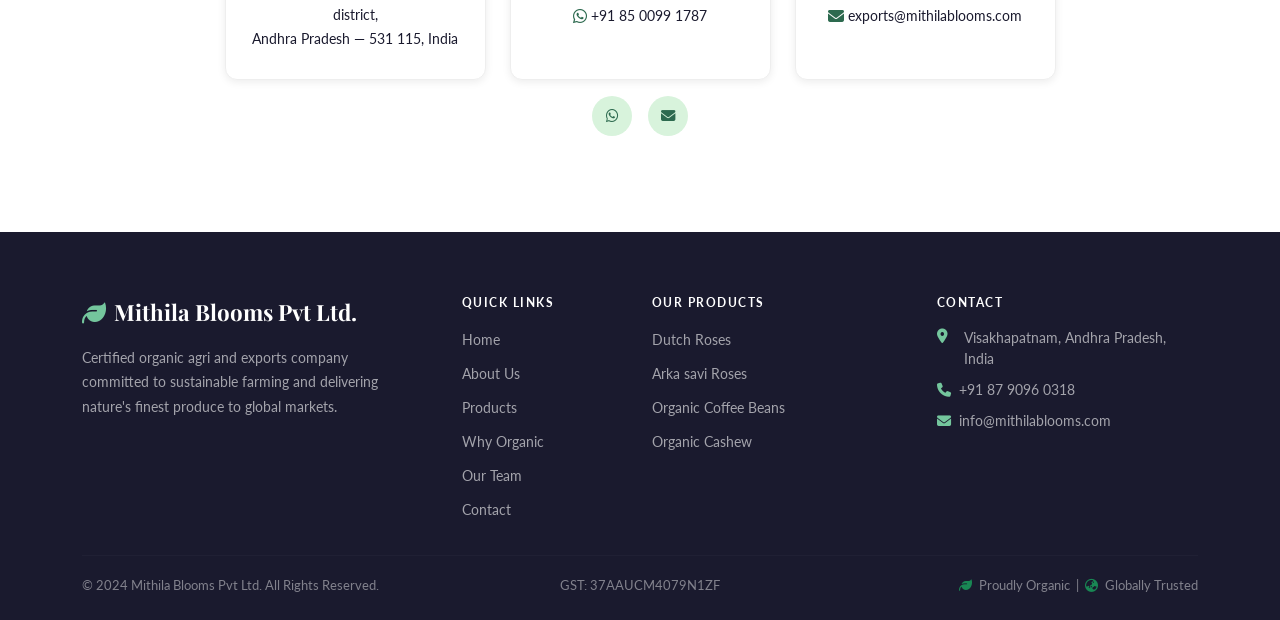
==== commit f0e106a3: "Update index.html" ====
--- a/index.html
+++ b/index.html
@@ -51,9 +51,10 @@
           <li class="nav-item"><a class="nav-link" href="#products">Products</a></li>
           <li class="nav-item"><a class="nav-link" href="#organic">Why Organic</a></li>
           <li class="nav-item"><a class="nav-link" href="#team">Our Team</a></li>
-          <li class="nav-item ms-lg-3">
+          <li class="nav-item"><a class="nav-link" href="#contact">Contact Us</a></li>
+       <!--   <li class="nav-item ms-lg-3">
             <a class="btn btn-cta" href="#contact">Contact Us</a>
-          </li>
+          </li> -->
         </ul>
       </div>
     </div>
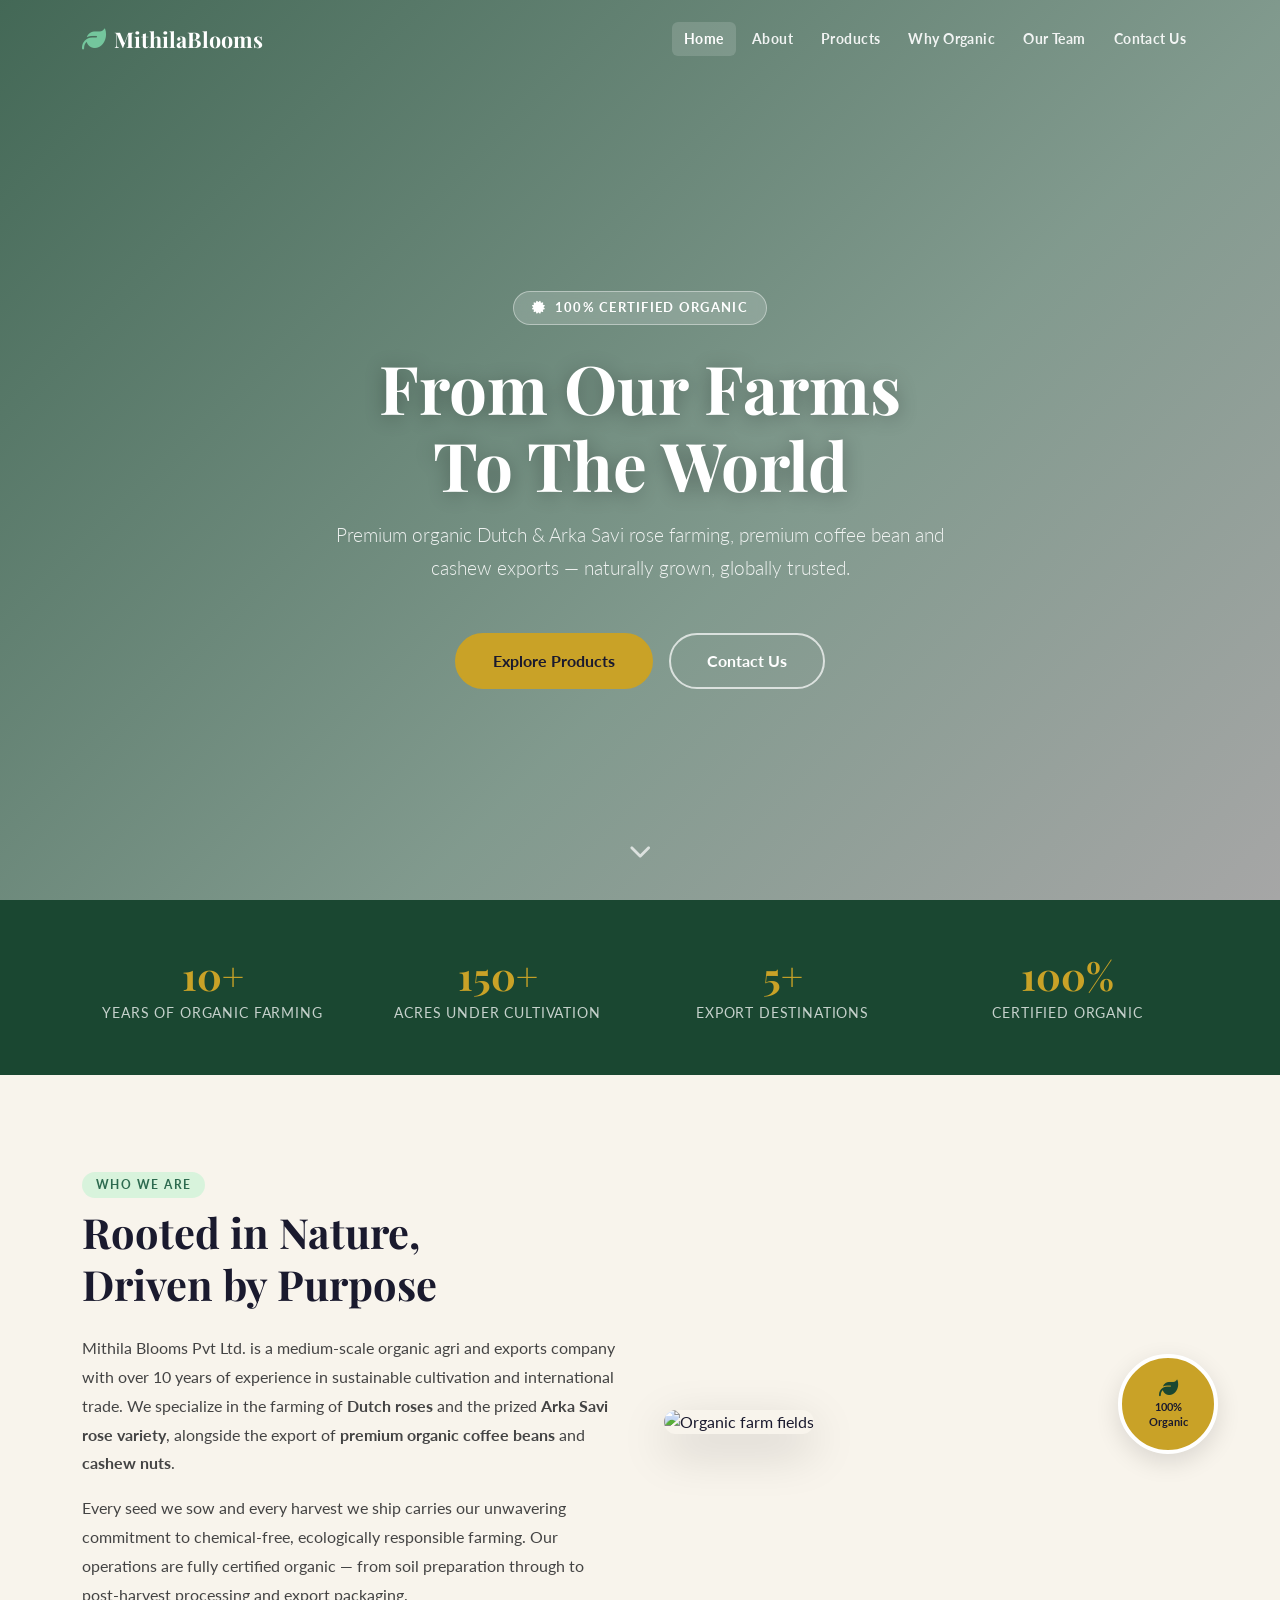
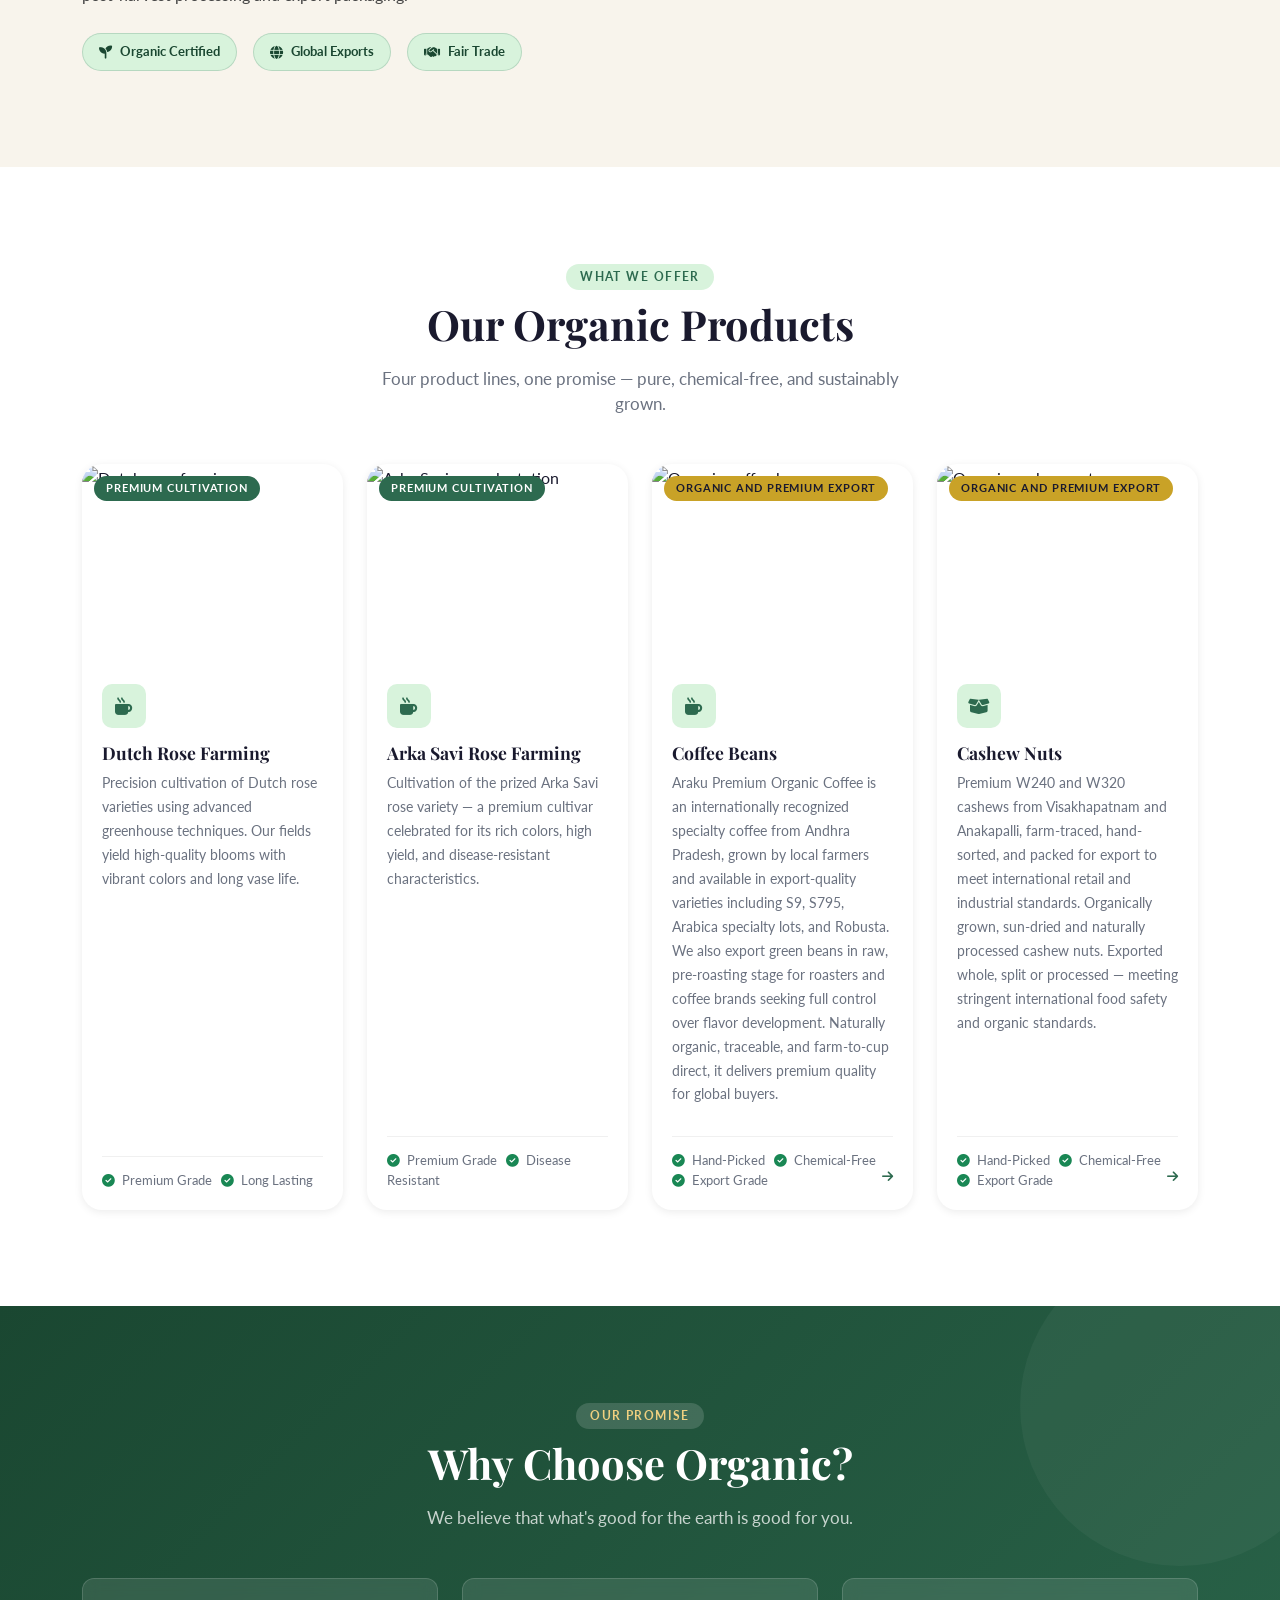
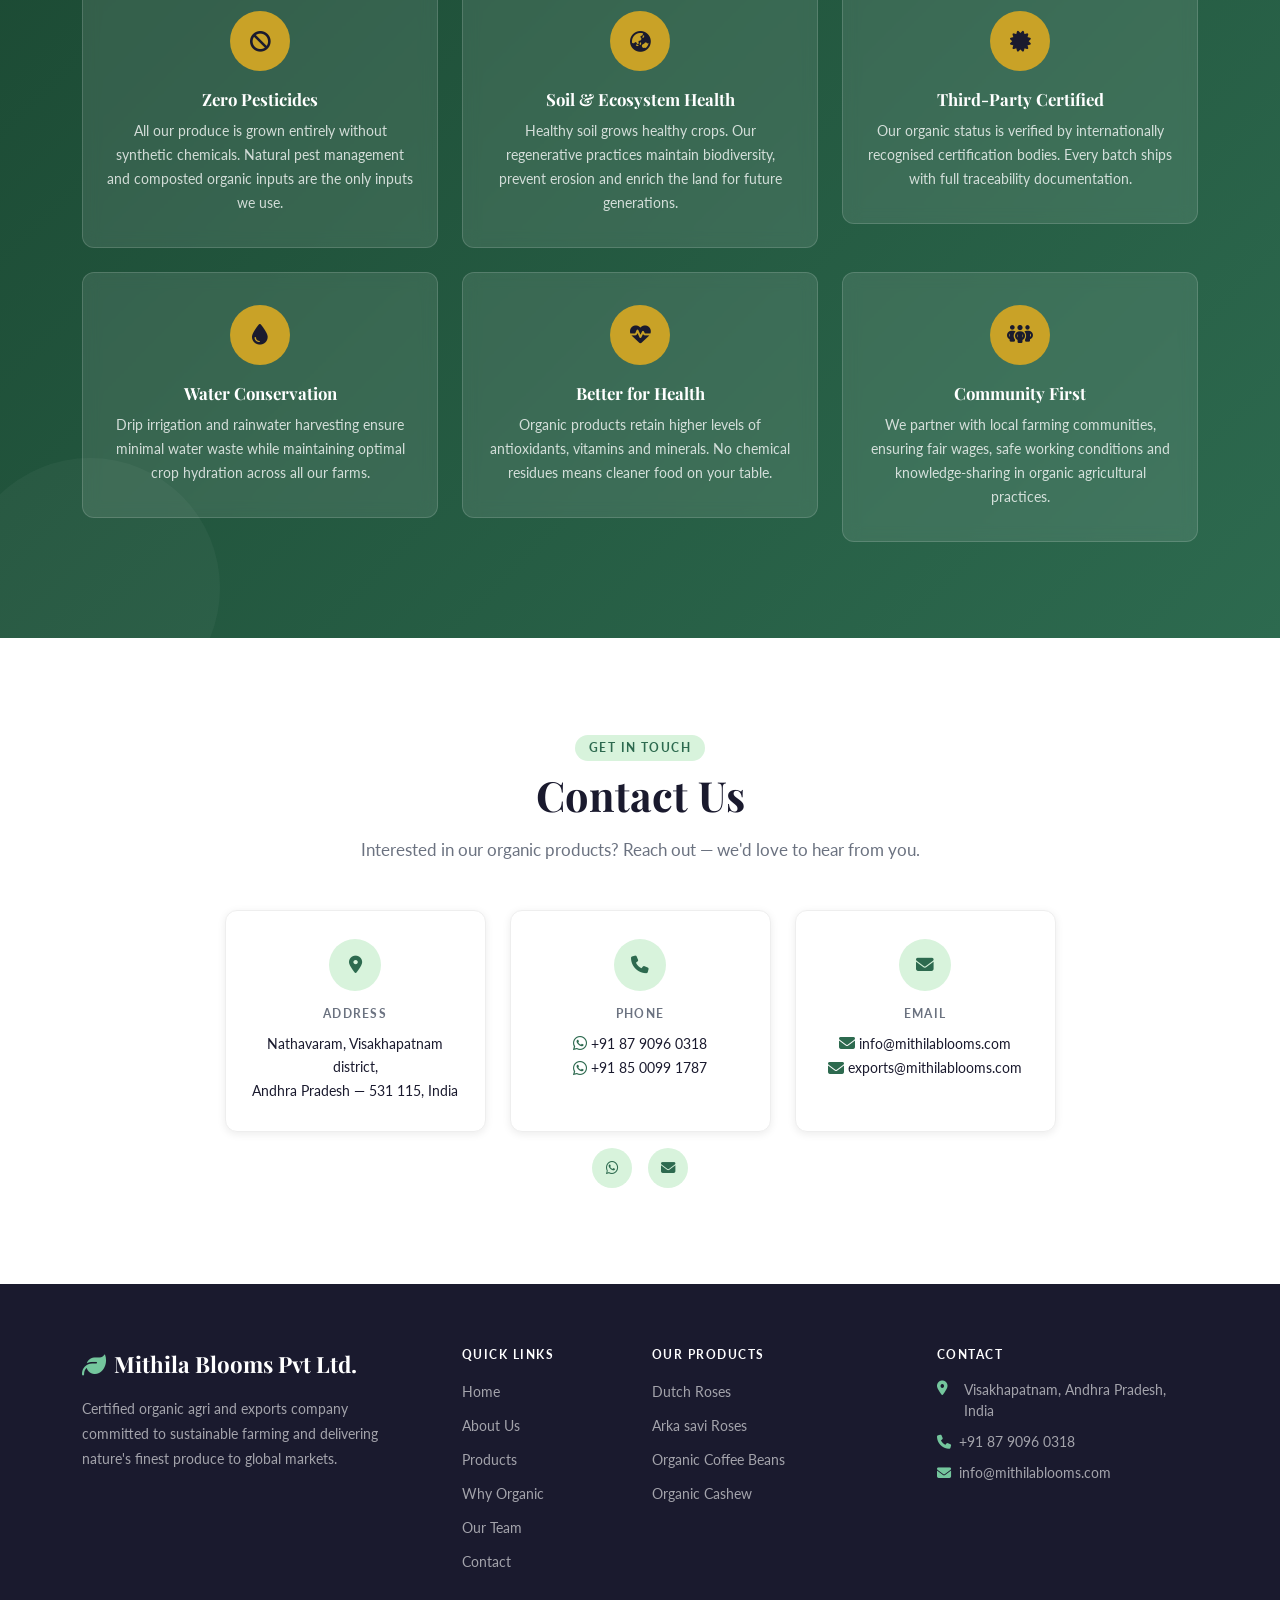
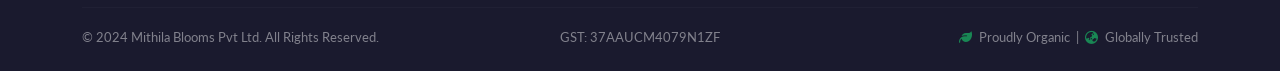
==== commit 9ff96ac4: "Remove team" ====
--- a/index.html
+++ b/index.html
@@ -344,7 +344,7 @@
   </section>
 
   <!-- ========== TEAM ========== -->
-  <section id="team" class="section-padding bg-cream">
+ <!-- <section id="team" class="section-padding bg-cream">
     <div class="container">
       <div class="text-center mb-5" data-aos="fade-up">
         <span class="section-tag">The People</span>
@@ -363,12 +363,7 @@
             <div class="team-body">
               <h5 class="team-name">John</h5>
               <span class="team-role">Managing Director</span>
-              <!-- <p class="team-bio mt-2">Visionary leader with 20+ years in agri business and international trade,
-                steering MithilaBlooms's growth and organic mission.</p> -->
-              <!-- <div class="team-social mt-3">
-                <a href="#"><i class="fa-brands fa-linkedin-in"></i></a>
-                <a href="#"><i class="fa-regular fa-envelope"></i></a>
-              </div> -->
+
             </div>
           </div>
         </div>
@@ -381,12 +376,7 @@
             <div class="team-body">
               <h5 class="team-name">Paul</h5>
               <span class="team-role">Director</span>
-              <!-- <p class="team-bio mt-2">Oversees company governance, strategic partnerships and compliance. Paul
-                brings deep expertise in export regulations and agri policy.</p> -->
-              <!-- <div class="team-social mt-3">
-                <a href="#"><i class="fa-brands fa-linkedin-in"></i></a>
-                <a href="#"><i class="fa-regular fa-envelope"></i></a>
-              </div> -->
+
             </div>
           </div>
         </div>
@@ -399,12 +389,7 @@
             <div class="team-body">
               <h5 class="team-name">Joe</h5>
               <span class="team-role">Marketing Director</span>
-              <!-- <p class="team-bio mt-2">Brand strategist and market developer who has built MithilaBlooms's presence
-                across 30+ countries, championing organic product awareness globally.</p> -->
-              <!-- <div class="team-social mt-3">
-                <a href="#"><i class="fa-brands fa-linkedin-in"></i></a>
-                <a href="#"><i class="fa-regular fa-envelope"></i></a>
-              </div> -->
+
             </div>
           </div>
         </div>
@@ -417,19 +402,14 @@
             <div class="team-body">
               <h5 class="team-name">Bob</h5>
               <span class="team-role">Operational Director</span>
-              <!-- <p class="team-bio mt-2">Farm-to-port operations expert managing supply chain, harvesting schedules,
-                quality control and export logistics across all product lines.</p> -->
-              <!-- <div class="team-social mt-3">
-                <a href="#"><i class="fa-brands fa-linkedin-in"></i></a>
-                <a href="#"><i class="fa-regular fa-envelope"></i></a>
-              </div> -->
-            </div>
-          </div>
-        </div>
-
-      </div>
-    </div>
-  </section>
+
+            </div>
+          </div>
+        </div>
+
+      </div>
+    </div>
+  </section> -->
 
   <!-- ========== CONTACT ========== -->
   <section id="contact" class="section-padding">
--- a/css/styles.css
+++ b/css/styles.css
@@ -1,5 +1,5 @@
 /* ============================================================
-   PureHarvest Agro Exports — Custom Stylesheet
+   Mithilablooms — Custom Stylesheet
    ============================================================ */
 
 /* ---------- CSS Variables ---------- */
@@ -164,7 +164,6 @@
   background: transparent;
   transition: var(--transition);
   padding: 18px 0;
-  top: 42px; /* sits below the construction banner (~42px tall) */
 }
 
 #mainNav.scrolled {
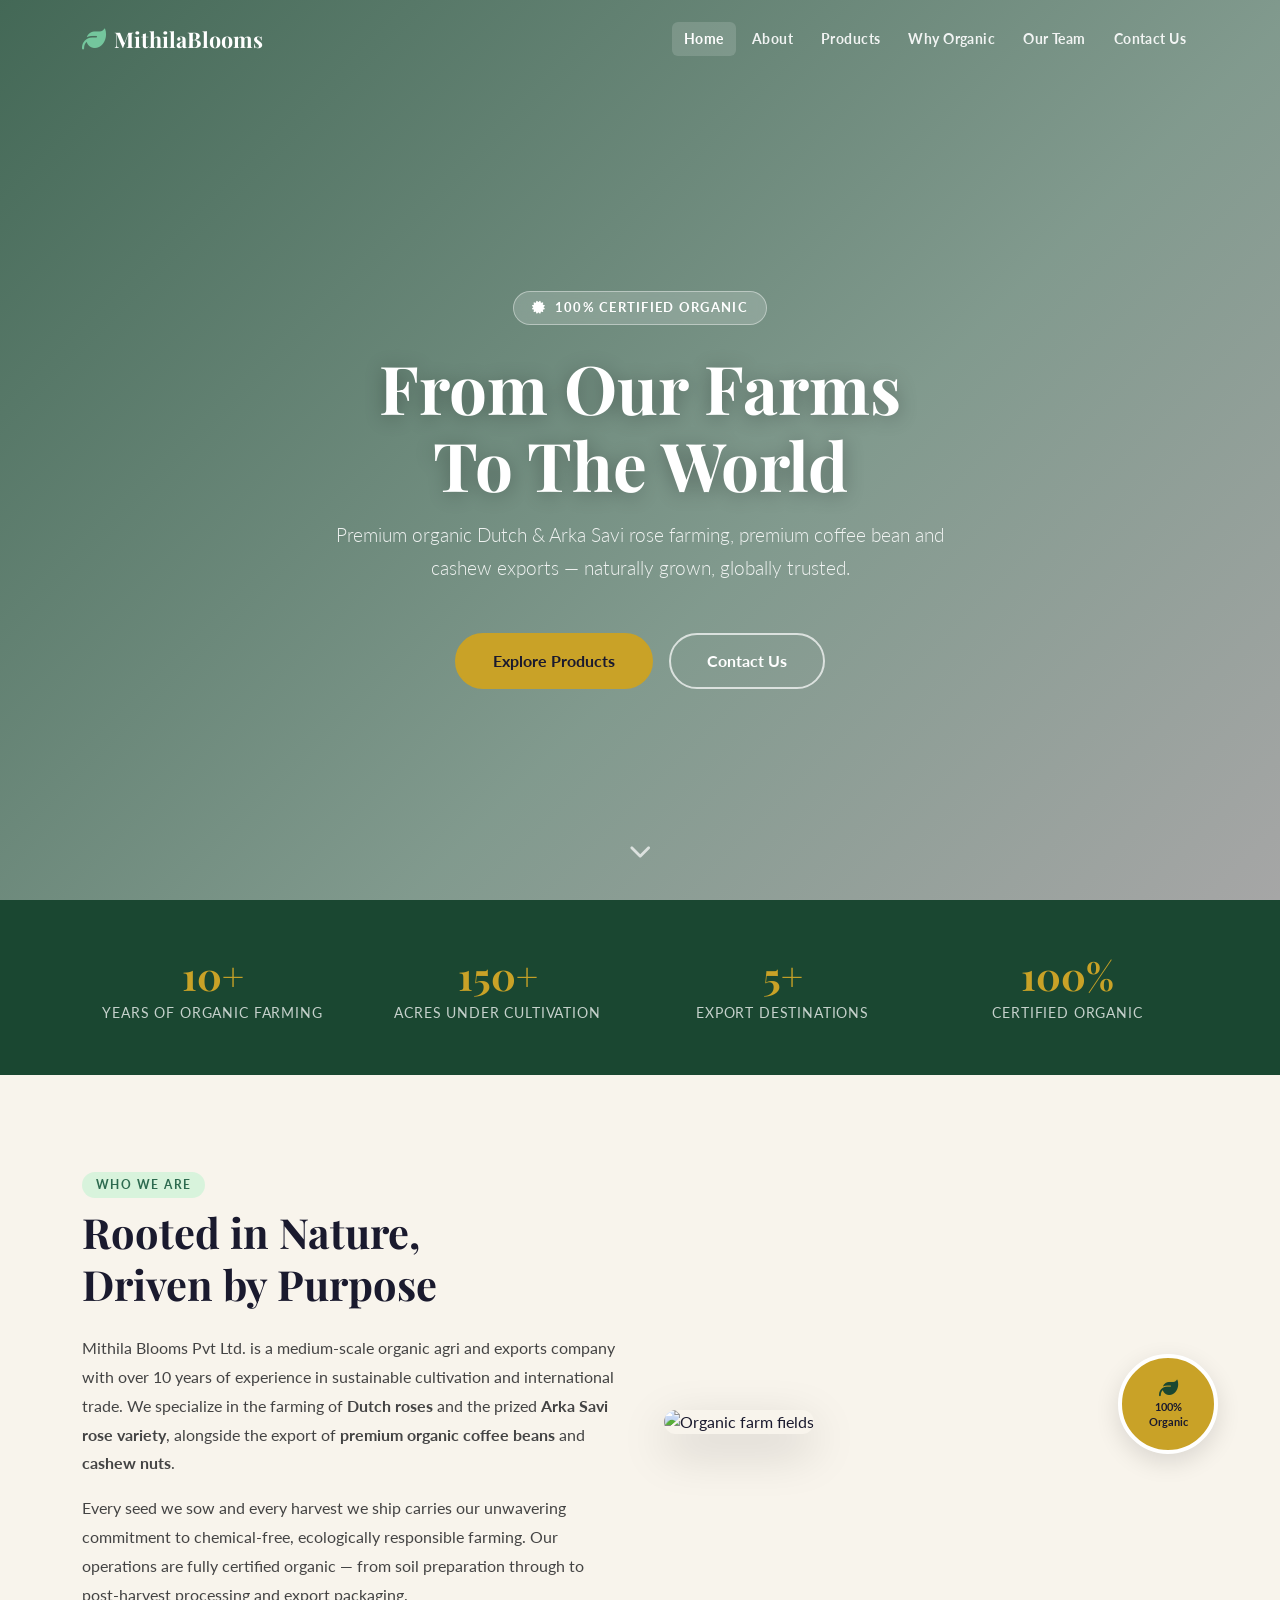
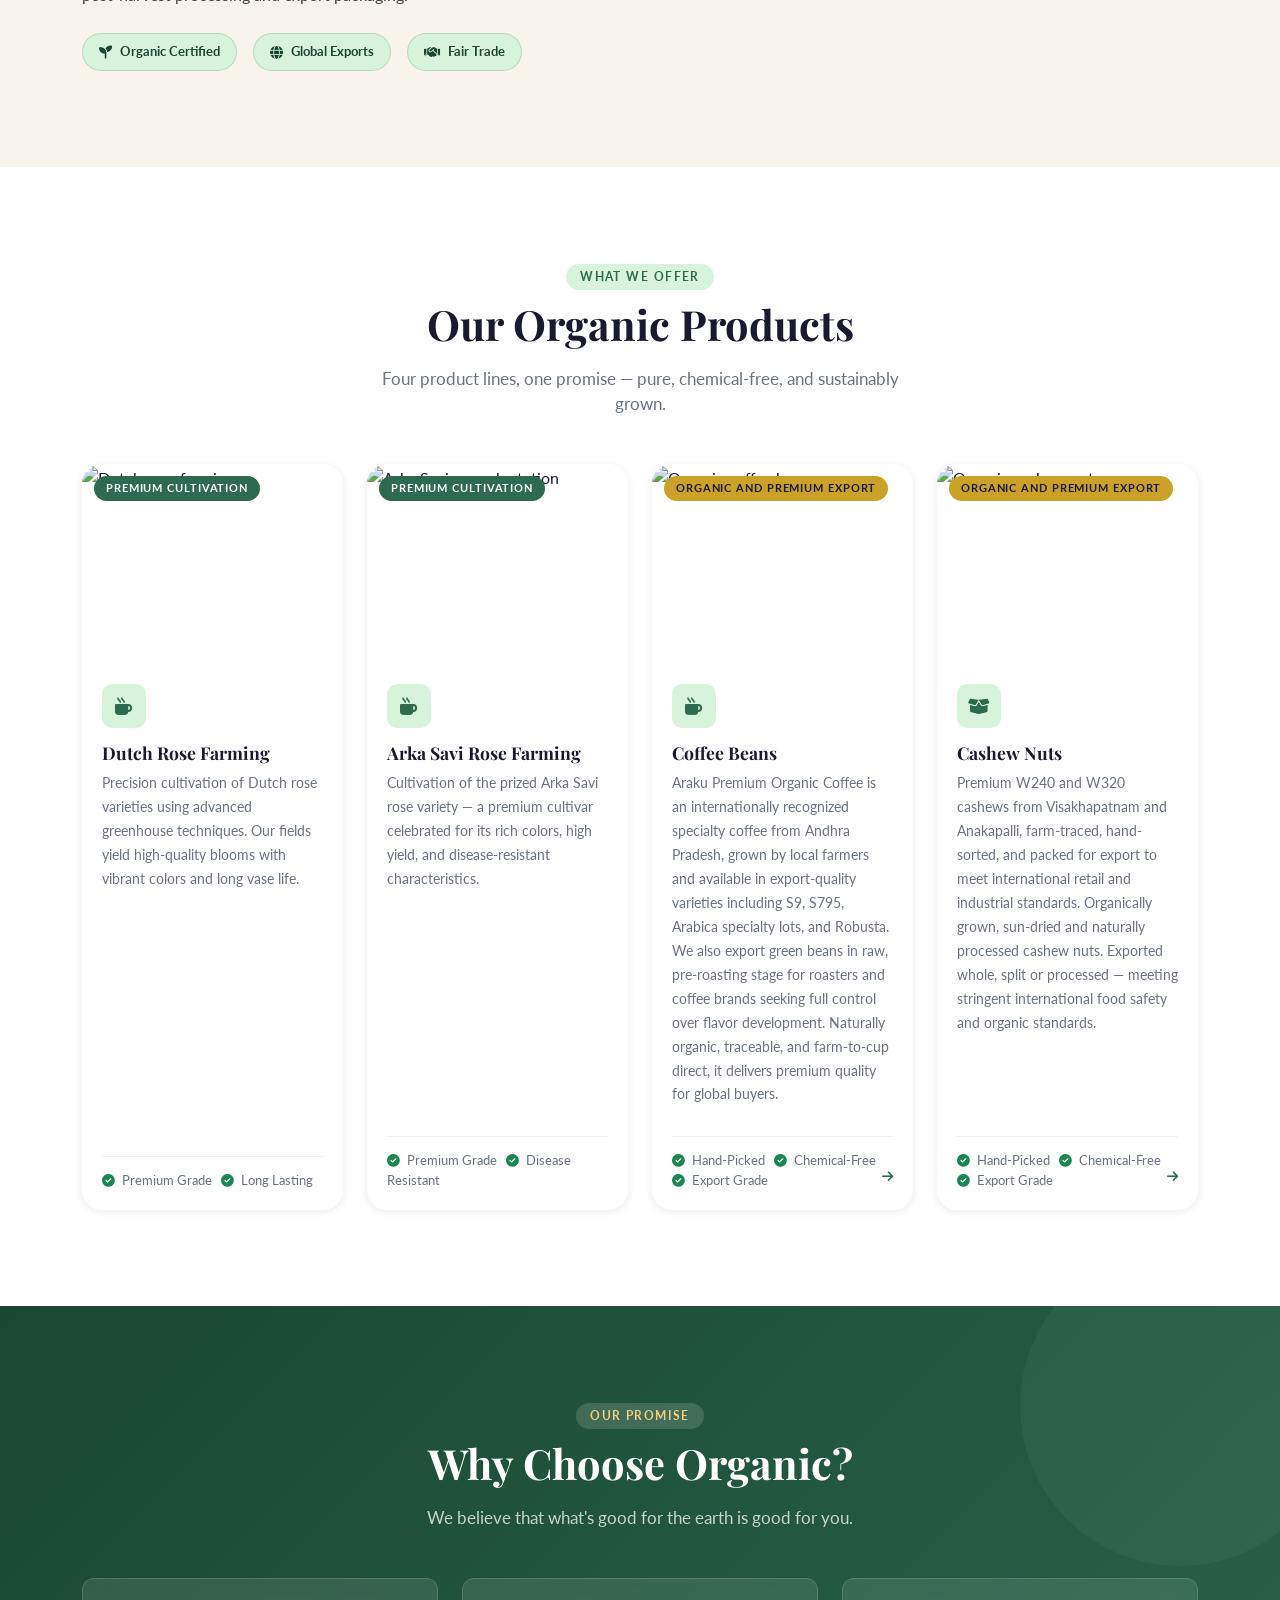
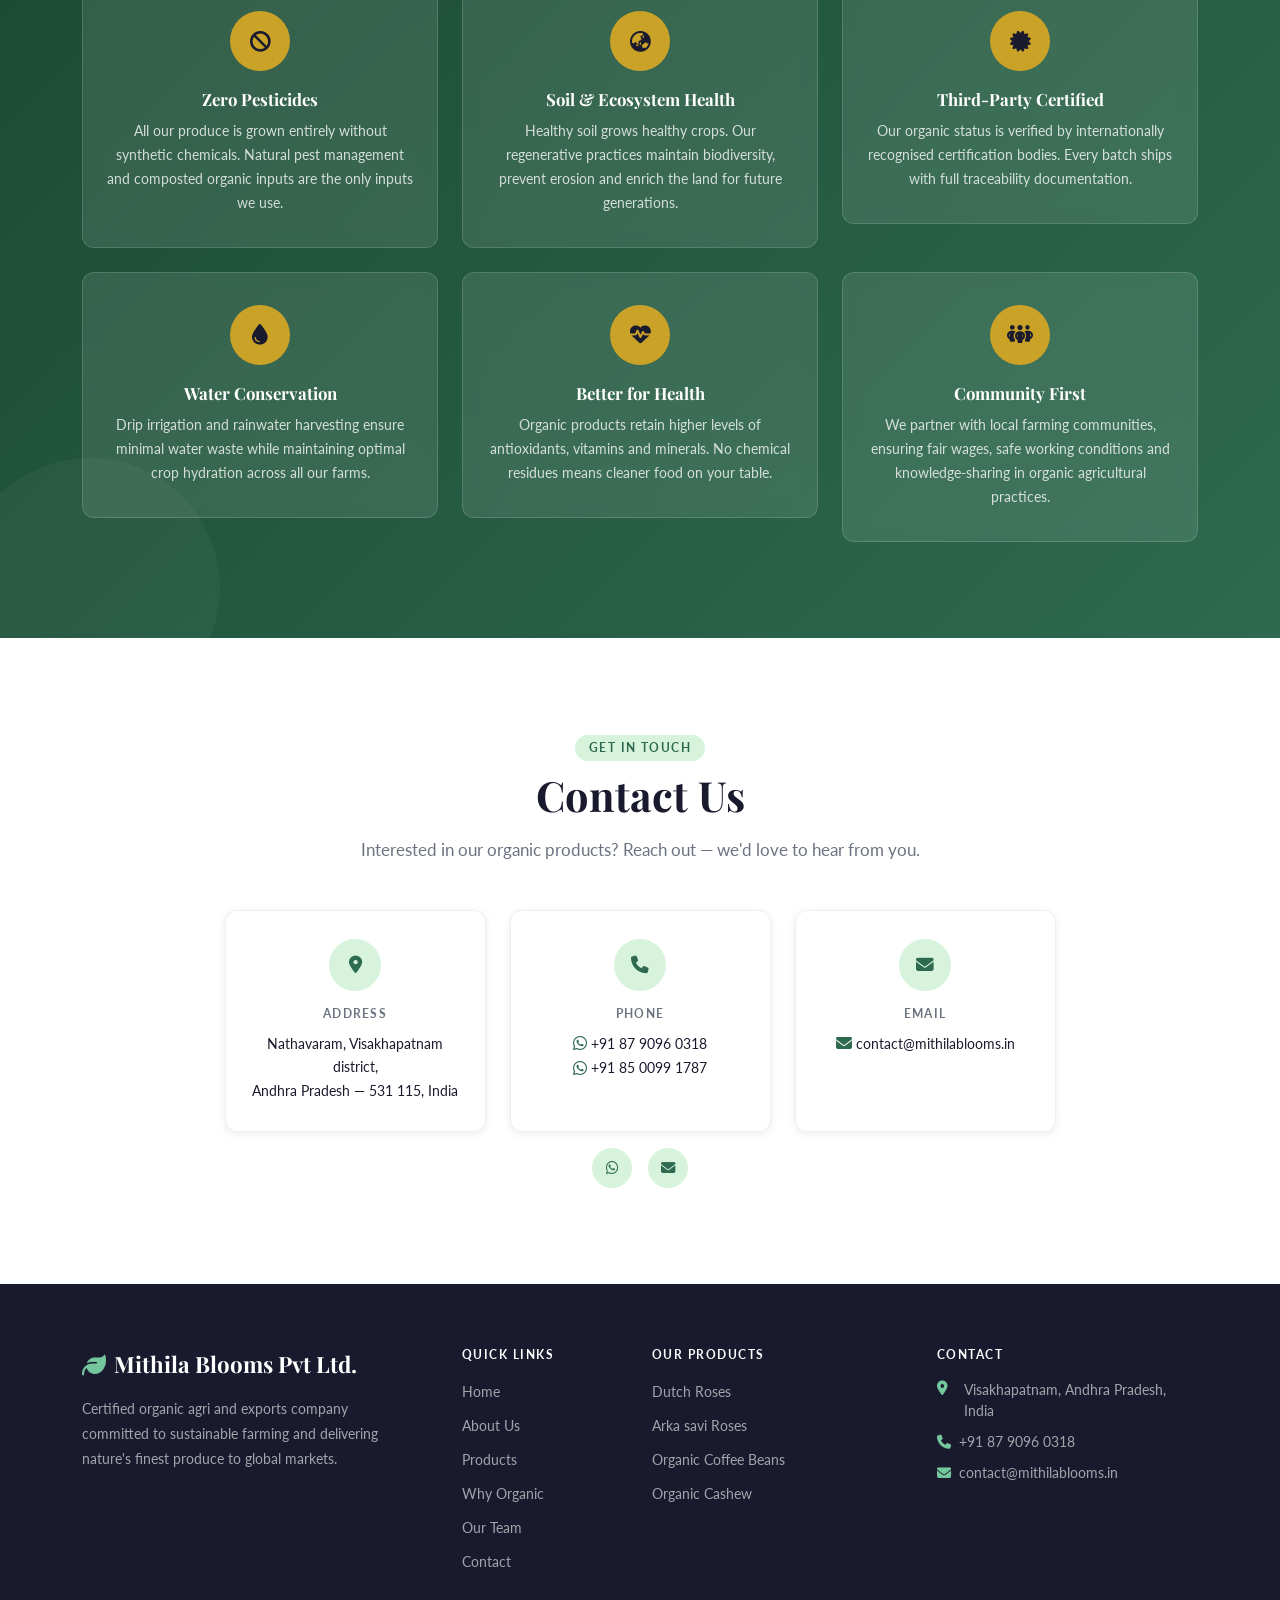
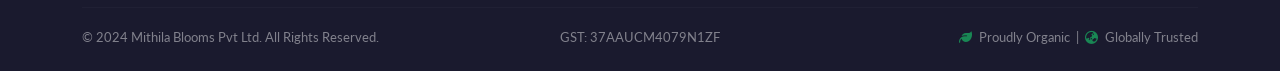
==== commit 7ddb4c79: "Update index.html" ====
--- a/index.html
+++ b/index.html
@@ -451,12 +451,9 @@
             <div class="contact-icon"><i class="fa-solid fa-envelope"></i></div>
             <strong>Email</strong>
             <p>
-              <a href="https://mail.google.com/mail/?view=cm&fs=1&to=info@mithilablooms.com" target="_blank" class="contact-link" title="Send Email via Gmail">
-                <i class="fa-solid fa-envelope me-1"></i>info@mithilablooms.com
+              <a href="https://mail.google.com/mail/?view=cm&fs=1&to=contact@mithilablooms.in" target="_blank" class="contact-link" title="Send Email via Gmail">
+                <i class="fa-solid fa-envelope me-1"></i>contact@mithilablooms.in
               </a><br />
-              <a href="https://mail.google.com/mail/?view=cm&fs=1&to=exports@mithilablooms.com" target="_blank" class="contact-link" title="Send Email via Gmail">
-                <i class="fa-solid fa-envelope me-1"></i>exports@mithilablooms.com
-              </a>
             </p>
           </div>
         </div>
@@ -478,8 +475,8 @@
             <a href="https://wa.me/918790960318" class="social-btn" title="WhatsApp">
                 <i class="fa-brands fa-whatsapp"></i>
               </a>
-            <!-- <a href="mailto:contact@mithilablooms.com" class="social-btn"><i class="fa-solid fa-envelope"></i></a> -->
-            <a href="https://mail.google.com/mail/?view=cm&fs=1&to=info@mithilablooms.com" target="_blank" class="social-btn" title="Send Email via Gmail">
+            <!-- <a href="mailto:contact@mithilablooms.in" class="social-btn"><i class="fa-solid fa-envelope"></i></a> -->
+            <a href="https://mail.google.com/mail/?view=cm&fs=1&to=contact@mithilablooms.in" target="_blank" class="social-btn" title="Send Email via Gmail">
                 <i class="fa-solid fa-envelope"></i>
               </a>
           </div>
@@ -545,8 +542,8 @@
 
             <!-- <li><i class="fa-solid fa-phone me-2"></i>+91 87 9096 0318</li> -->
             <li> 
-              <a href="https://mail.google.com/mail/?view=cm&fs=1&to=info@mithilablooms.com" target="_blank"   title="Send Email via Gmail">
-                <i class="fa-solid fa-envelope me-2"></i>info@mithilablooms.com
+              <a href="https://mail.google.com/mail/?view=cm&fs=1&to=contact@mithilablooms.in" target="_blank"   title="Send Email via Gmail">
+                <i class="fa-solid fa-envelope me-2"></i>contact@mithilablooms.in
               </a>       </li>     
           </ul>
         </div>
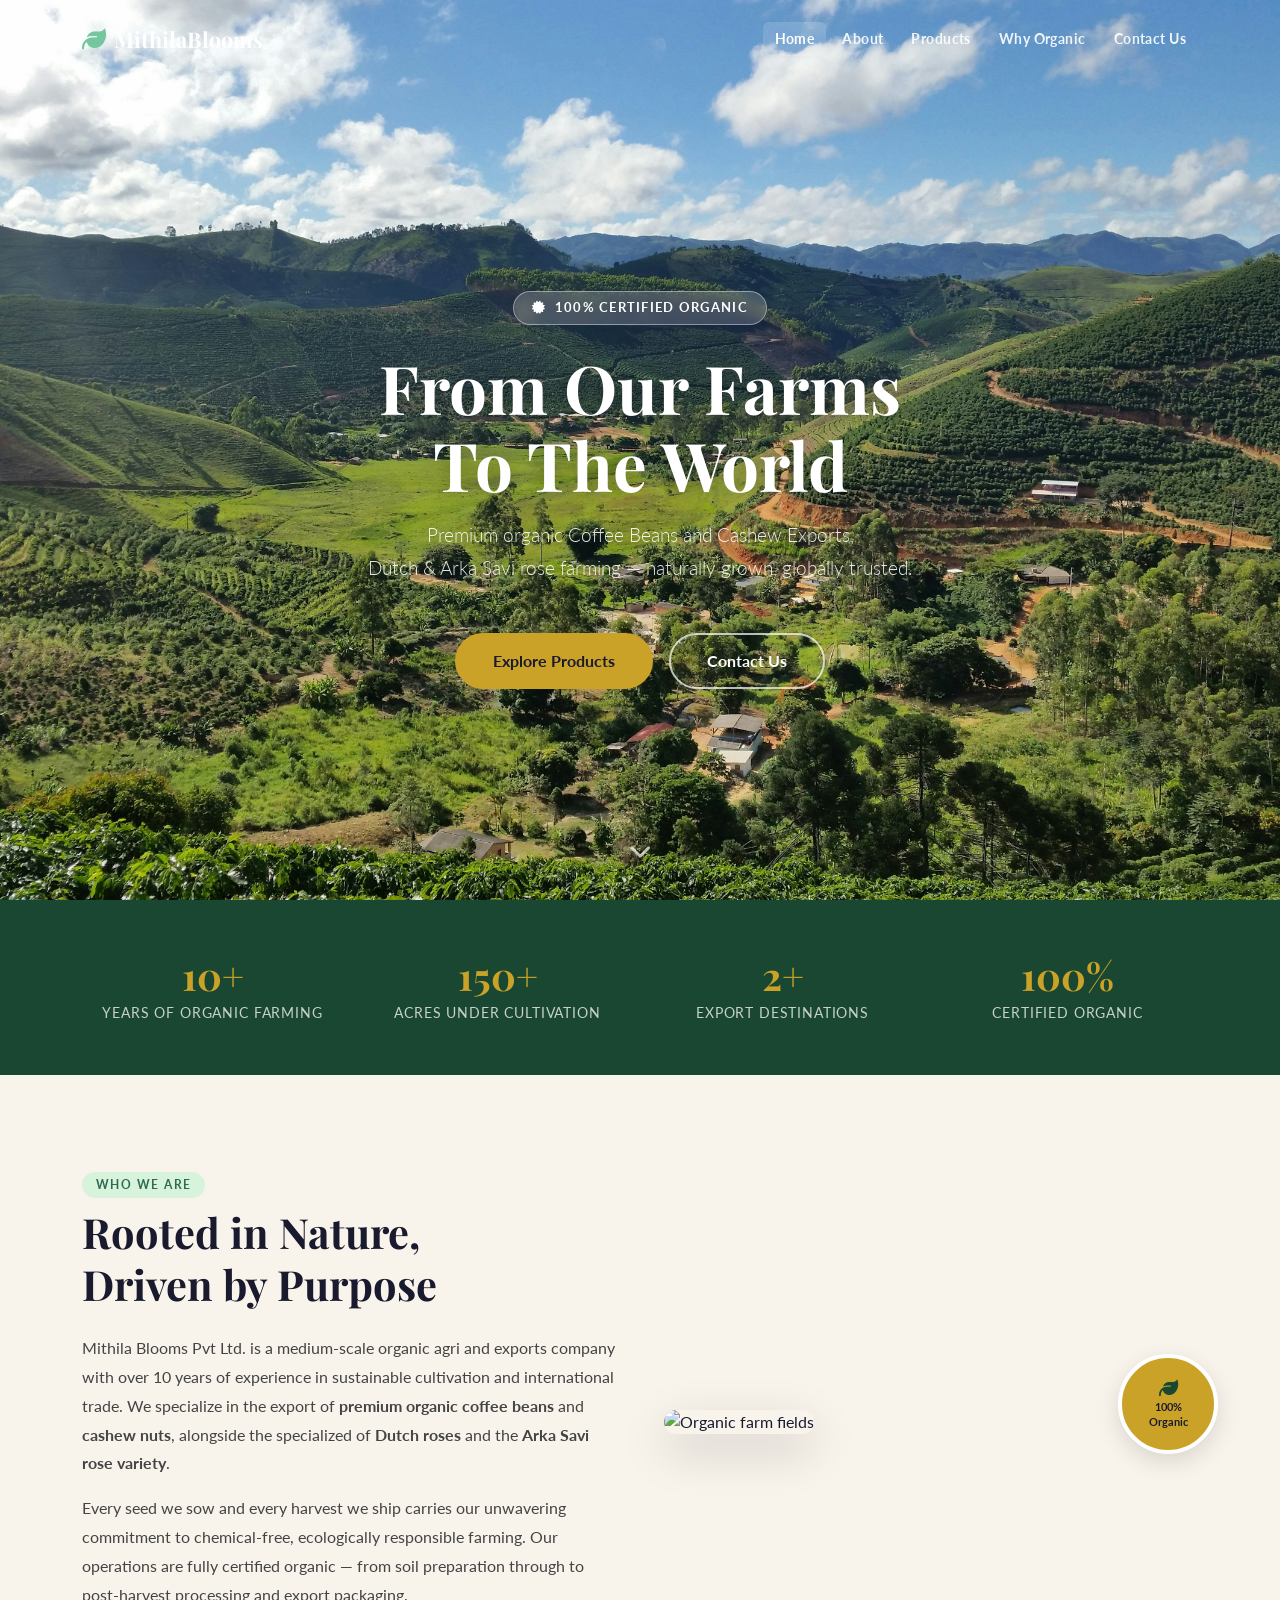
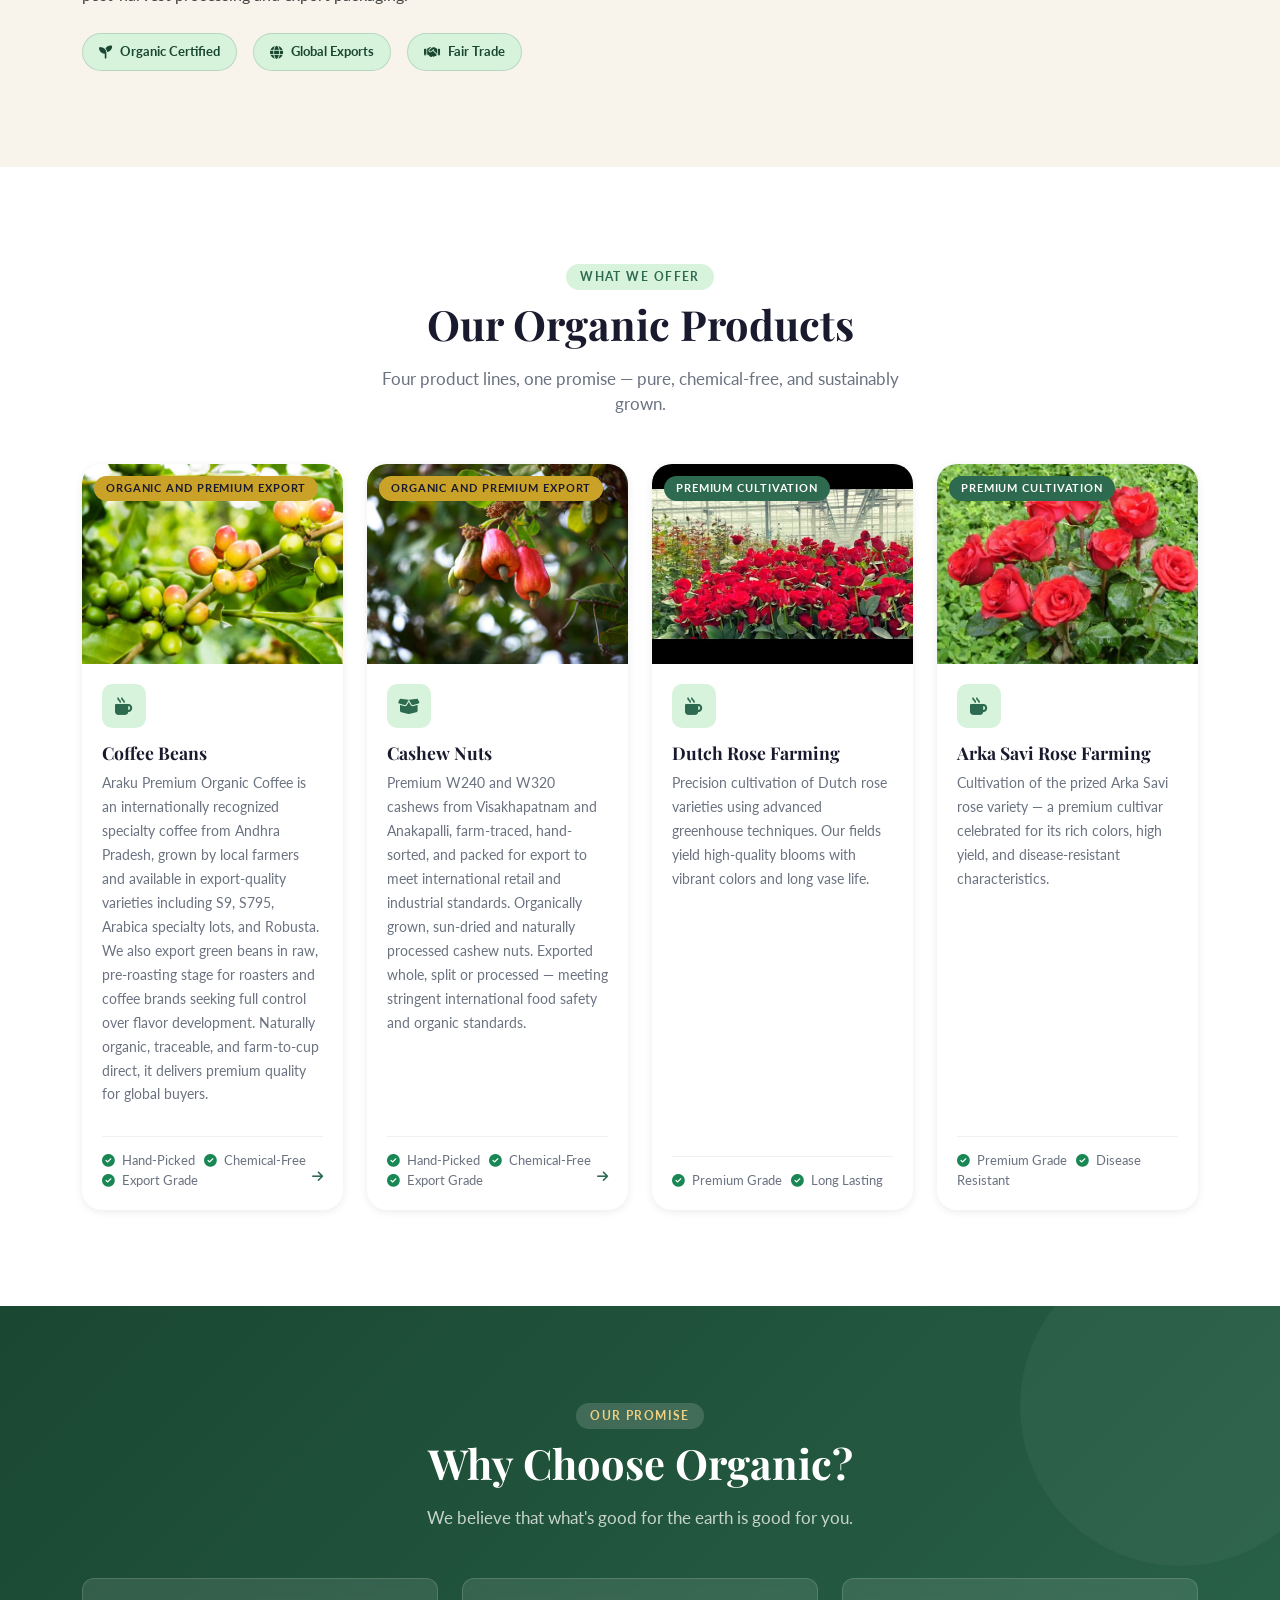
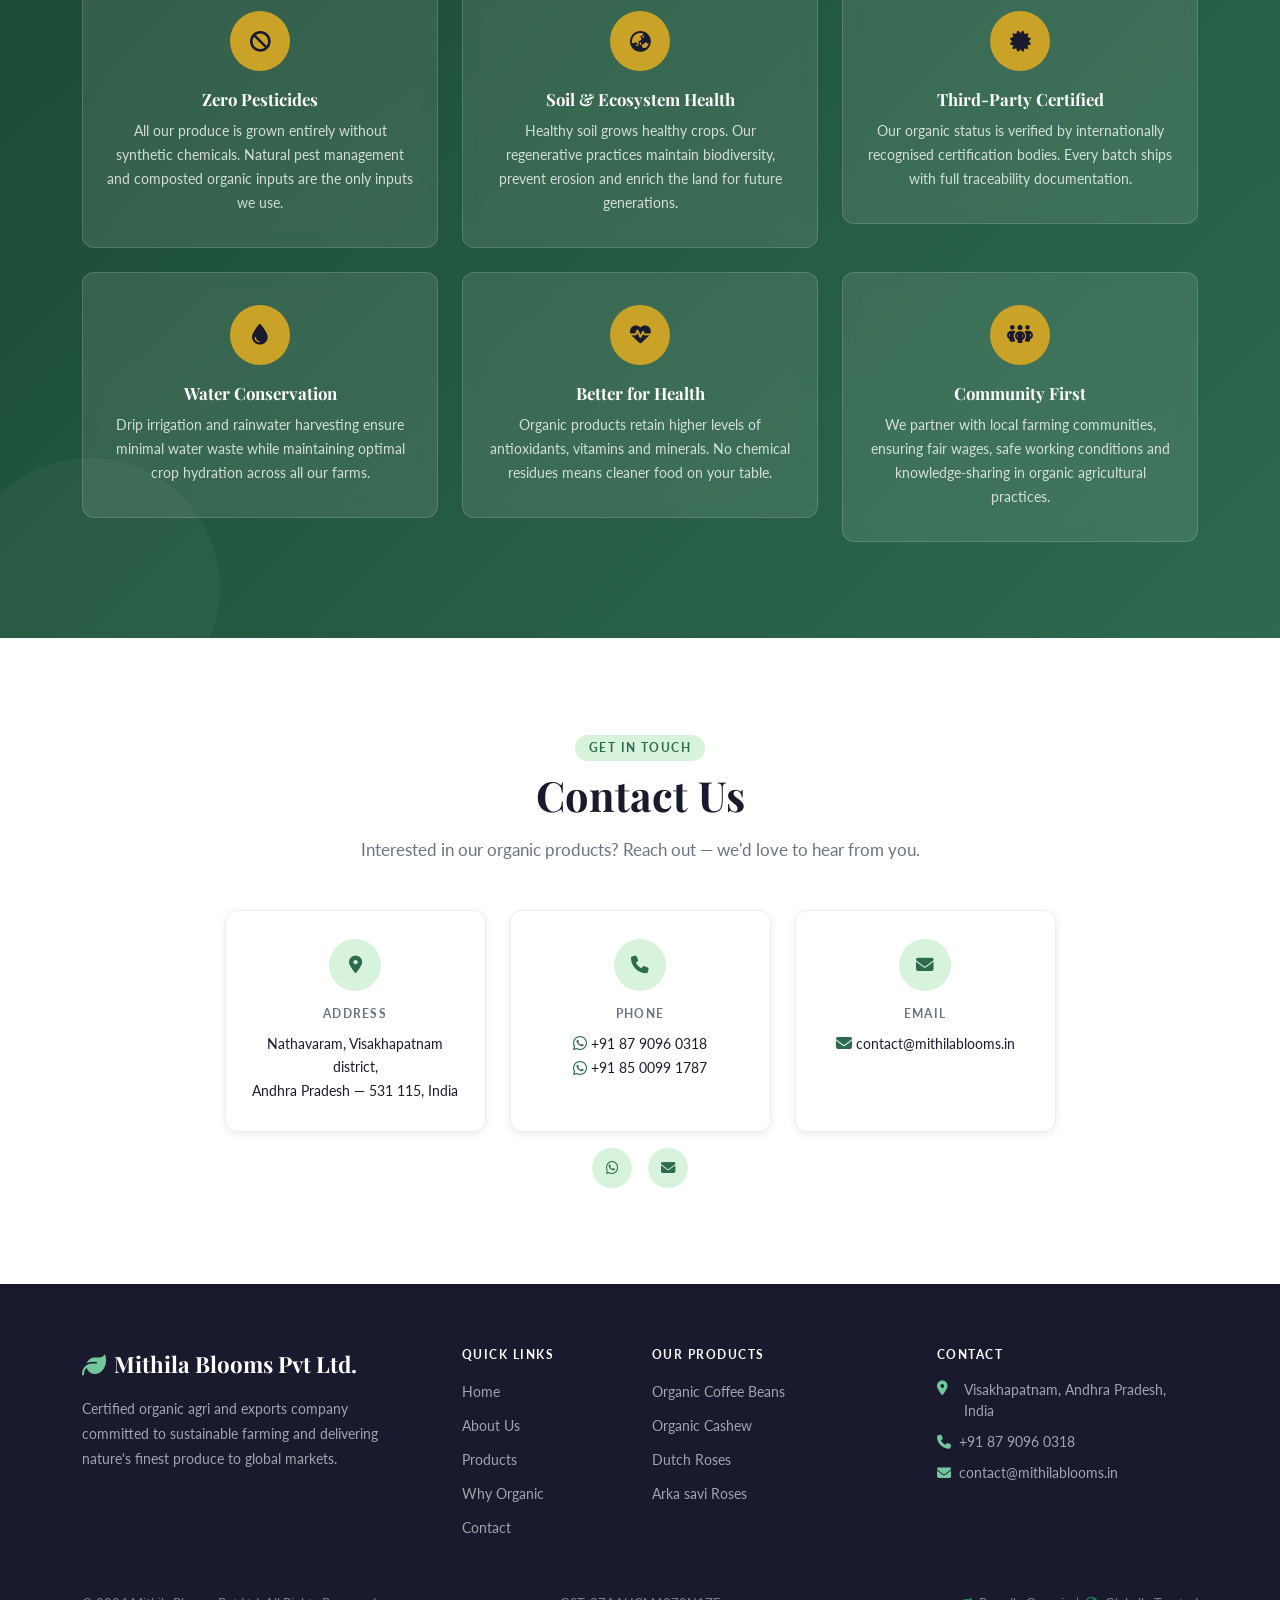
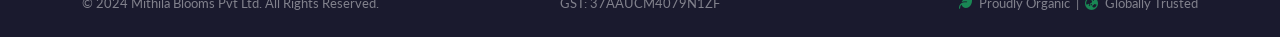
==== commit 86079b0a: "Update content and images" ====
--- a/index.html
+++ b/index.html
@@ -50,7 +50,7 @@
           <li class="nav-item"><a class="nav-link" href="#about">About</a></li>
           <li class="nav-item"><a class="nav-link" href="#products">Products</a></li>
           <li class="nav-item"><a class="nav-link" href="#organic">Why Organic</a></li>
-          <li class="nav-item"><a class="nav-link" href="#team">Our Team</a></li>
+          <!-- <li class="nav-item"><a class="nav-link" href="#team">Our Team</a></li> -->
           <li class="nav-item"><a class="nav-link" href="#contact">Contact Us</a></li>
        <!--   <li class="nav-item ms-lg-3">
             <a class="btn btn-cta" href="#contact">Contact Us</a>
@@ -62,7 +62,7 @@
 
   <!-- ========== HERO ========== -->
   <section id="home" class="hero-section">
-    <div class="hero-overlay"></div>
+    <!-- <div class="hero-overlay"></div> -->
     <div class="container hero-content text-center text-white">
       <div data-aos="fade-up" data-aos-duration="900">
         <span class="organic-pill mb-4 d-inline-block">
@@ -70,8 +70,8 @@
         </span>
         <h1 class="hero-title">From Our Farms<br />To The World</h1>
         <p class="hero-subtitle mt-3 mb-5">
-          Premium organic Dutch &amp; Arka Savi rose farming, premium coffee bean and<br class="d-none d-md-block" />
-          cashew exports — naturally grown, globally trusted.
+          Premium organic Coffee Beans and Cashew Exports, <br class="d-none d-md-block" />
+          Dutch &amp; Arka Savi rose farming — naturally grown, globally trusted.
         </p>
         <div class="d-flex flex-wrap justify-content-center gap-3">
           <a href="#products" class="btn btn-hero-primary">Explore Products</a>
@@ -97,7 +97,7 @@
           <p class="stat-label">Acres Under Cultivation</p>
         </div>
         <div class="col-6 col-md-3" data-aos="fade-up" data-aos-delay="200">
-          <h3 class="stat-number">5+</h3>
+          <h3 class="stat-number">2+</h3>
           <p class="stat-label">Export Destinations</p>
         </div>
         <div class="col-6 col-md-3" data-aos="fade-up" data-aos-delay="300">
@@ -117,9 +117,9 @@
           <h2 class="section-title mt-2">Rooted in Nature,<br />Driven by Purpose</h2>
           <p class="section-body mt-4">
             Mithila Blooms Pvt Ltd. is a medium-scale organic agri and exports company with over 10 years of
-            experience in sustainable cultivation and international trade. We specialize in the farming of
-            <strong>Dutch roses</strong> and the prized <strong>Arka Savi rose variety</strong>, alongside
-            the export of <strong>premium organic coffee beans</strong> and <strong>cashew nuts</strong>.
+            experience in sustainable cultivation and international trade. We specialize in 
+            the export of <strong>premium organic coffee beans</strong> and <strong>cashew nuts</strong>,
+             alongside the specialized of <strong>Dutch roses</strong> and the <strong>Arka Savi rose variety</strong>.
           </p>
           <p class="section-body">
             Every seed we sow and every harvest we ship carries our unwavering commitment to chemical-free, ecologically
@@ -167,55 +167,7 @@
       </div>
       <div class="row g-4">
 
-        <!-- Card 1: Dutch Rose Farming -->
-        <div class="col-md-6 col-xl-3" data-aos="fade-up" data-aos-delay="0">
-          <div class="product-card">
-            <div class="product-img-wrap">
-              <img
-                src="https://images.unsplash.com/photo-1582794543139-8ac9cb0f7b11?w=600&auto=format&fit=crop&q=80"
-                alt="Dutch rose farming"
-              />
-              <span class="product-badge">Premium Cultivation</span>
-            </div>
-            <div class="product-body">
-              <div class="product-icon"><i class="fa-solid fa-mug-hot"></i></div>
-              <h5 class="product-title">Dutch Rose Farming</h5>
-              <p class="product-desc">
-                Precision cultivation of Dutch rose varieties using advanced greenhouse techniques. Our fields
-                yield high-quality blooms with vibrant colors and long vase life.
-              </p>
-              <div class="product-footer">
-                <i class="fa-solid fa-circle-check me-1 text-success"></i> Premium Grade &nbsp;
-                <i class="fa-solid fa-circle-check me-1 text-success"></i> Long Lasting
-              </div>
-            </div>
-          </div>
-        </div>
-
-        <!-- Card 2: Arka Savi Rose Farming -->
-        <div class="col-md-6 col-xl-3" data-aos="fade-up" data-aos-delay="100">
-          <div class="product-card">
-            <div class="product-img-wrap">
-              <img
-                src="https://images.unsplash.com/photo-1582794543139-8ac9cb0f7b11?w=600&auto=format&fit=crop&q=80"
-                alt="Arka Savi rose plantation"
-              />
-              <span class="product-badge">Premium Cultivation</span>
-            </div>
-            <div class="product-body">
-              <div class="product-icon"><i class="fa-solid fa-mug-hot"></i></div>
-              <h5 class="product-title">Arka Savi Rose Farming</h5>
-              <p class="product-desc">
-                Cultivation of the prized Arka Savi rose variety — a premium cultivar celebrated for
-                its rich colors, high yield, and disease-resistant characteristics.
-              </p>
-              <div class="product-footer">
-                <i class="fa-solid fa-circle-check me-1 text-success"></i> Premium Grade &nbsp;
-                <i class="fa-solid fa-circle-check me-1 text-success"></i> Disease Resistant
-              </div>
-            </div>
-          </div>
-        </div>
+        
 
         <!-- Card 3: Coffee Beans -->
         <div class="col-md-6 col-xl-3" data-aos="fade-up" data-aos-delay="200">
@@ -223,7 +175,7 @@
           <div class="product-card">
             <div class="product-img-wrap">
               <img
-                src="https://images.unsplash.com/photo-1447933601403-0c6688de566e?w=600&auto=format&fit=crop&q=80"
+                src="images/coffee_beans.jpg"
                 alt="Organic coffee beans"
               />
               <span class="product-badge product-badge-gold">Organic and Premium Export</span>
@@ -252,7 +204,7 @@
           <div class="product-card">
             <div class="product-img-wrap">
               <img
-                src="https://images.unsplash.com/photo-1509358271058-acd22cc93898?w=600&auto=format&fit=crop&q=80"
+                src="images/cashew_nuts.jpg"
                 alt="Organic cashew nuts"
               />
               <span class="product-badge product-badge-gold">Organic and Premium Export</span>
@@ -276,6 +228,56 @@
           </a>
         </div>
 
+        <!-- Card 1: Dutch Rose Farming -->
+        <div class="col-md-6 col-xl-3" data-aos="fade-up" data-aos-delay="0">
+          <div class="product-card">
+            <div class="product-img-wrap">
+              <img
+                src="images/dutch_rose.jpg"
+                alt="Dutch rose farming"
+              />
+              <span class="product-badge">Premium Cultivation</span>
+            </div>
+            <div class="product-body">
+              <div class="product-icon"><i class="fa-solid fa-mug-hot"></i></div>
+              <h5 class="product-title">Dutch Rose Farming</h5>
+              <p class="product-desc">
+                Precision cultivation of Dutch rose varieties using advanced greenhouse techniques. Our fields
+                yield high-quality blooms with vibrant colors and long vase life.
+              </p>
+              <div class="product-footer">
+                <i class="fa-solid fa-circle-check me-1 text-success"></i> Premium Grade &nbsp;
+                <i class="fa-solid fa-circle-check me-1 text-success"></i> Long Lasting
+              </div>
+            </div>
+          </div>
+        </div>
+
+        <!-- Card 2: Arka Savi Rose Farming -->
+        <div class="col-md-6 col-xl-3" data-aos="fade-up" data-aos-delay="100">
+          <div class="product-card">
+            <div class="product-img-wrap">
+              <img
+                src="images/arka_savi_rose.jpg"
+                alt="Arka Savi rose plantation"
+              />
+              <span class="product-badge">Premium Cultivation</span>
+            </div>
+            <div class="product-body">
+              <div class="product-icon"><i class="fa-solid fa-mug-hot"></i></div>
+              <h5 class="product-title">Arka Savi Rose Farming</h5>
+              <p class="product-desc">
+                Cultivation of the prized Arka Savi rose variety — a premium cultivar celebrated for
+                its rich colors, high yield, and disease-resistant characteristics.
+              </p>
+              <div class="product-footer">
+                <i class="fa-solid fa-circle-check me-1 text-success"></i> Premium Grade &nbsp;
+                <i class="fa-solid fa-circle-check me-1 text-success"></i> Disease Resistant
+              </div>
+            </div>
+          </div>
+        </div>
+
       </div>
     </div>
   </section>
@@ -516,7 +518,7 @@
             <li><a href="#about">About Us</a></li>
             <li><a href="#products">Products</a></li>
             <li><a href="#organic">Why Organic</a></li>
-            <li><a href="#team">Our Team</a></li>
+            <!-- <li><a href="#team">Our Team</a></li> -->
             <li><a href="#contact">Contact</a></li>
           </ul>
         </div>
@@ -524,10 +526,10 @@
         <div class="col-sm-6 col-lg-3">
           <h6 class="footer-heading">Our Products</h6>
           <ul class="footer-links">
-            <li><a href="#products">Dutch Roses</a></li>
-            <li><a href="#products">Arka savi Roses</a></li>
             <li><a href="#products">Organic Coffee Beans</a></li>
             <li><a href="#products">Organic Cashew</a></li>
+            <li><a href="#products">Dutch Roses</a></li>
+            <li><a href="#products">Arka savi Roses</a></li>            
           </ul>
         </div>
 
--- a/css/styles.css
+++ b/css/styles.css
@@ -247,7 +247,7 @@
 .hero-section {
   position: relative;
   min-height: 100vh;
-  background: url('https://images.unsplash.com/photo-1500937386664-56d1dfef3854?w=1920&auto=format&fit=crop&q=80')
+  background: url('../images/araku_plants.jpg')
     center center / cover no-repeat;
   display: flex;
   align-items: center;
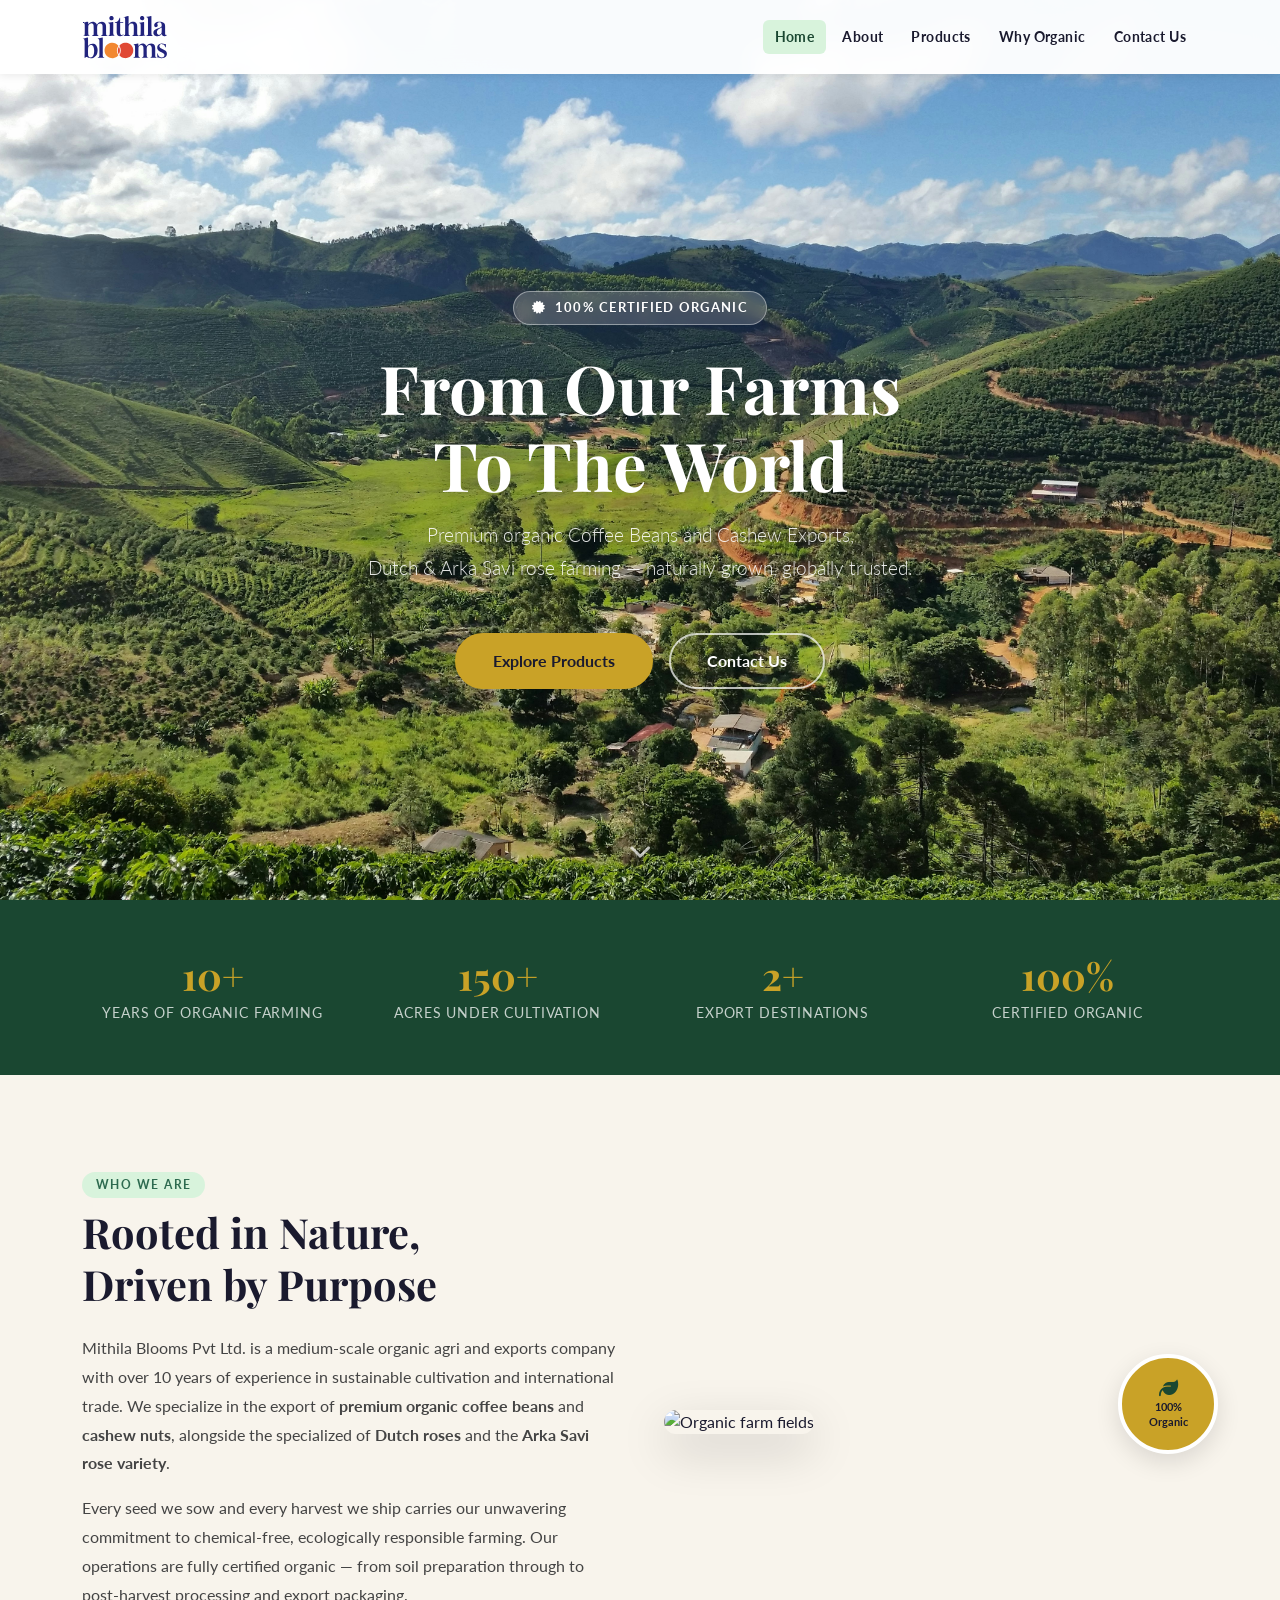
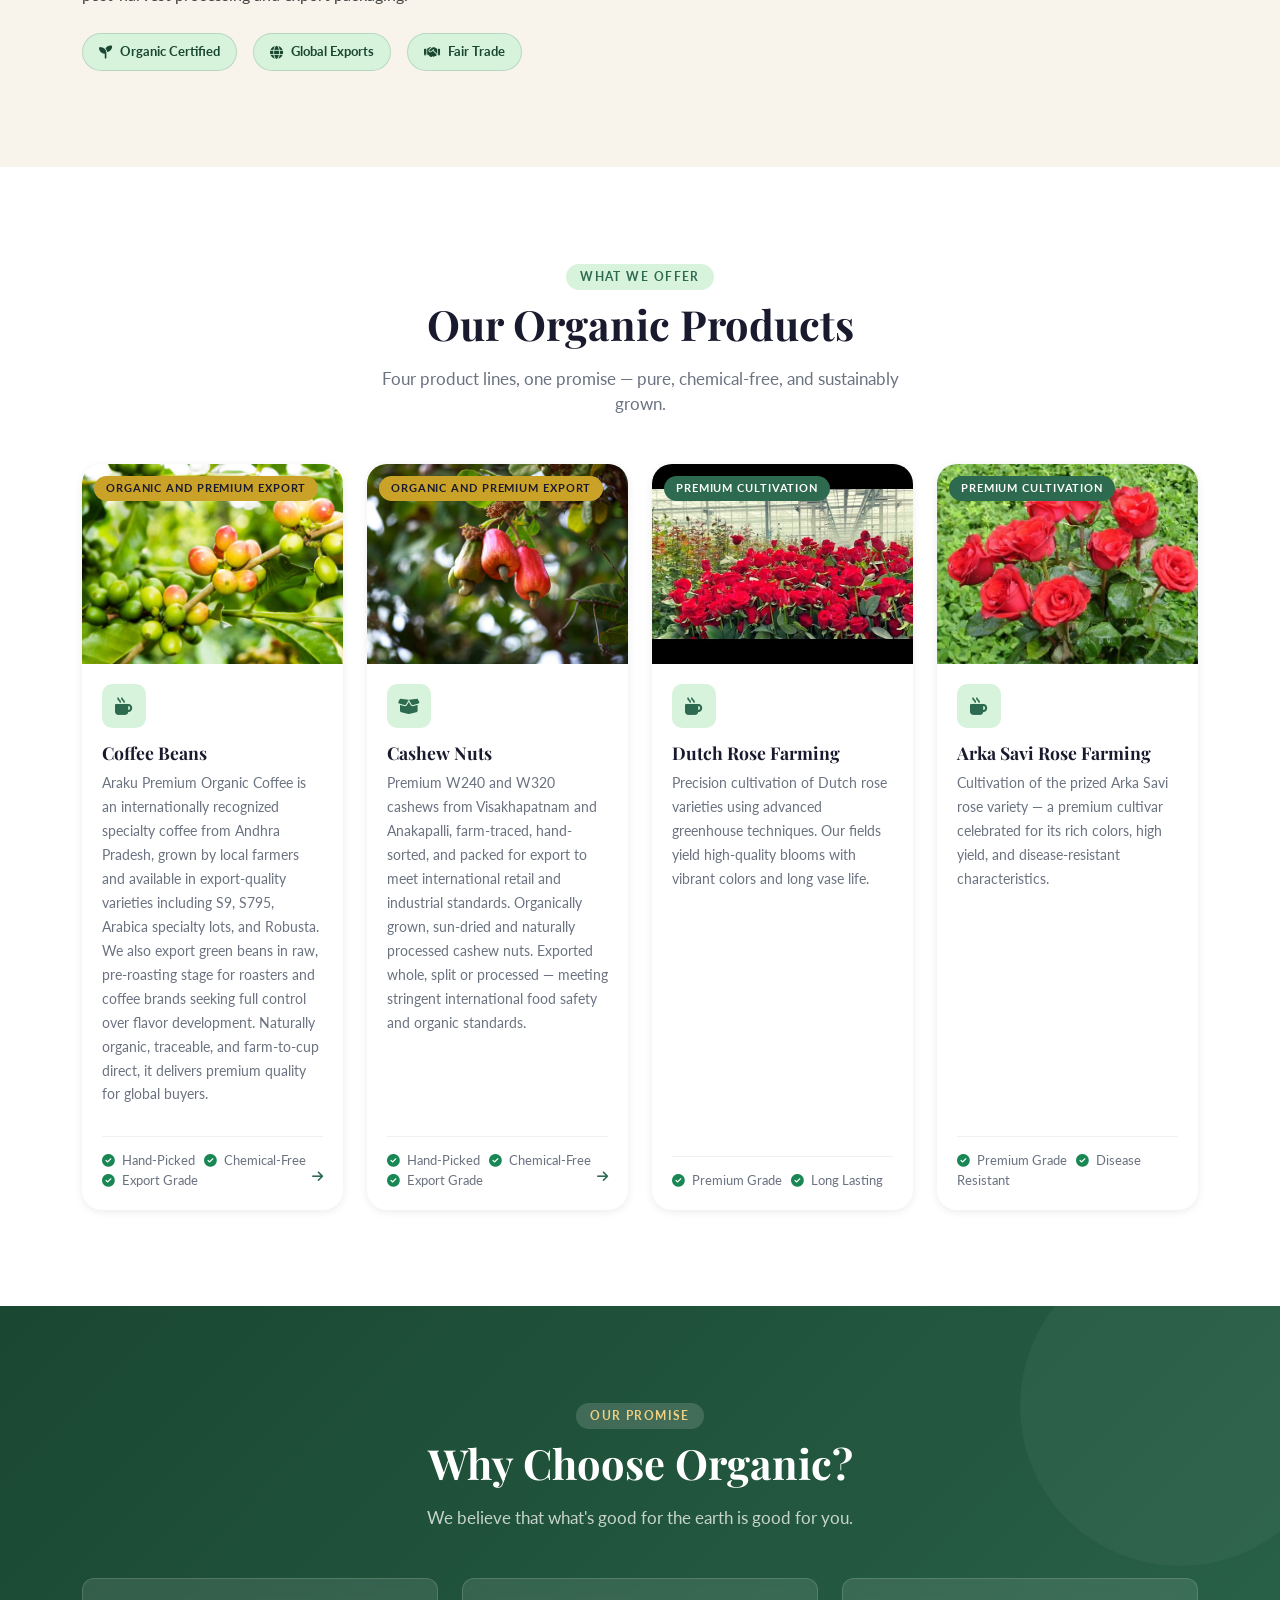
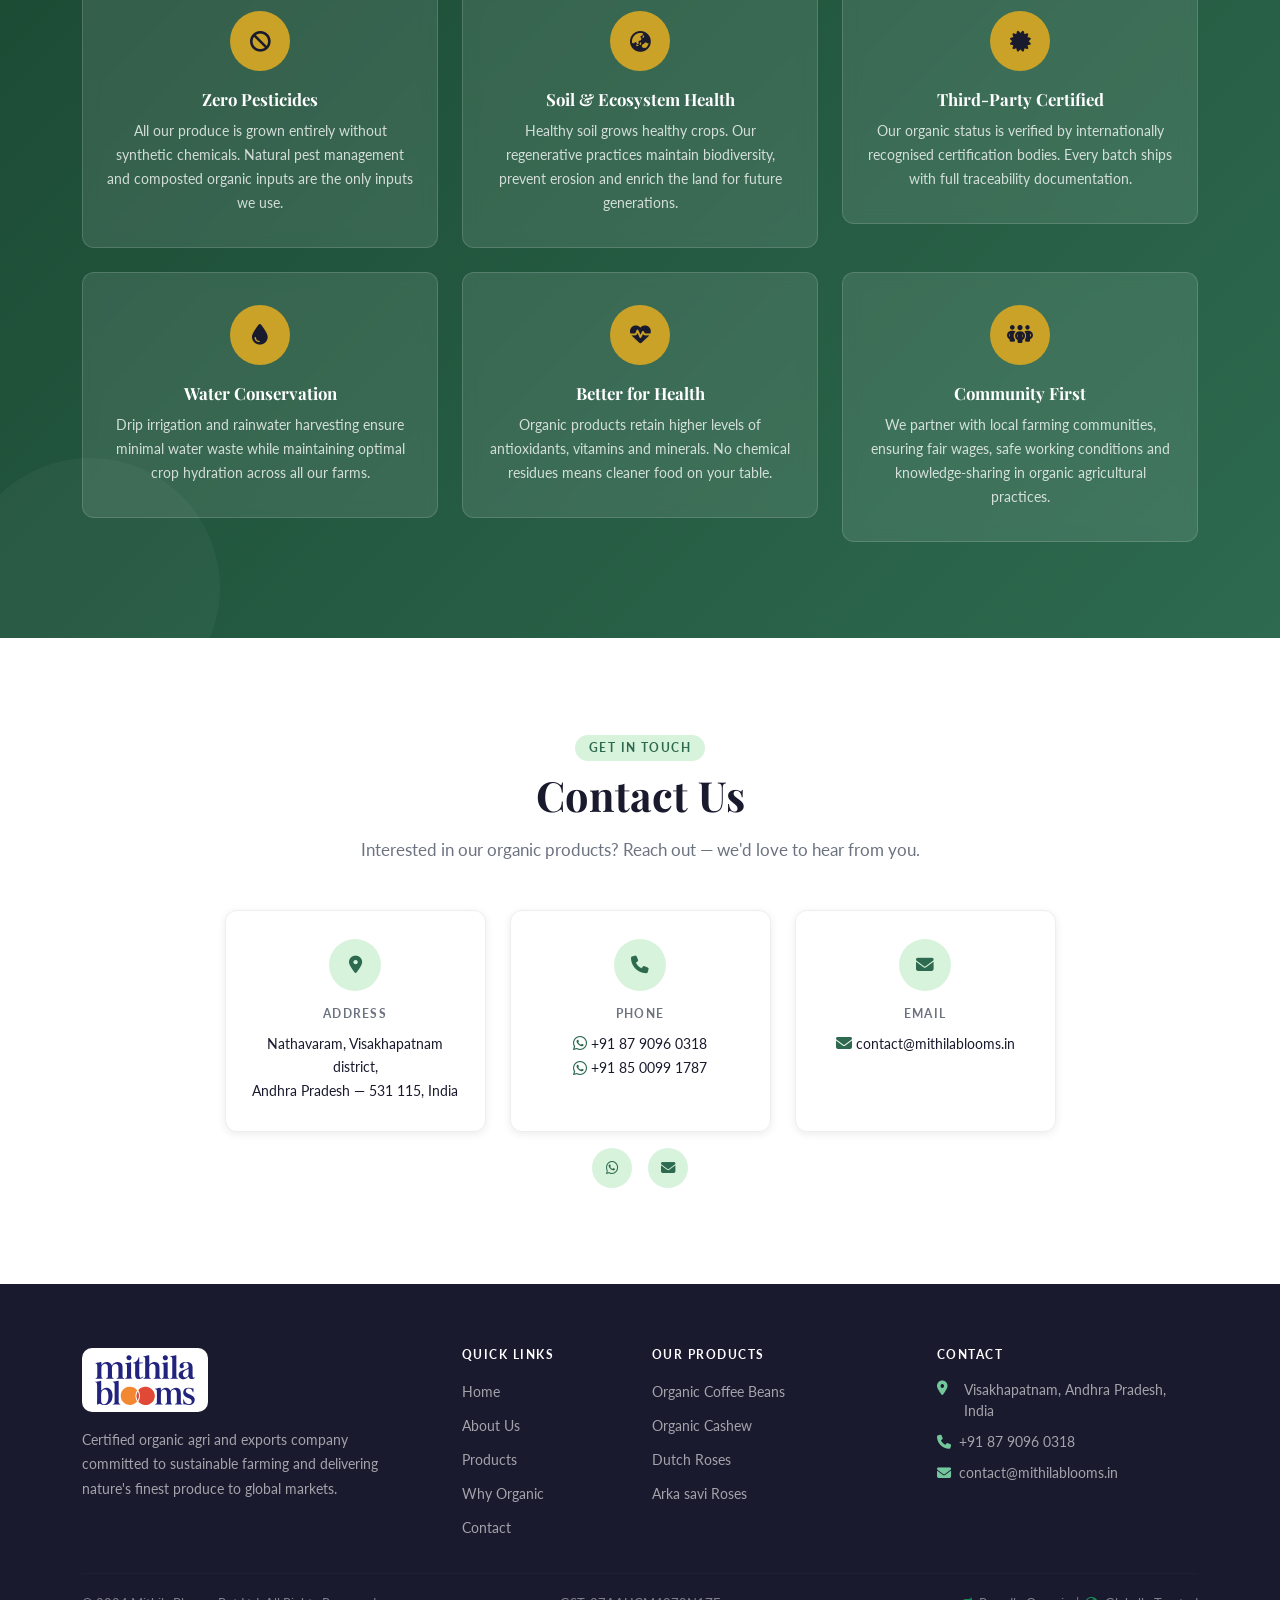
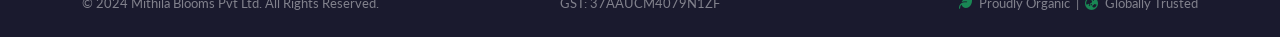
==== commit 8e1115dd: "Add logo" ====
--- a/index.html
+++ b/index.html
@@ -5,6 +5,8 @@
   <meta name="viewport" content="width=device-width, initial-scale=1.0" />
   <meta name="description" content="Mithila Blooms Pvt Ltd. — Certified organic Dutch & Arka Savi rose farming, premium coffee bean and cashew exports from farm to world." />
   <title>Mithila Blooms Pvt Ltd.</title>
+  <link rel="icon" type="image/svg+xml" href="images/logo-web.svg" />
+  <link rel="apple-touch-icon" href="images/logo-nobg.png" />
 
   <!-- Bootstrap 5.3 -->
   <link href="https://cdn.jsdelivr.net/npm/bootstrap@5.3.3/dist/css/bootstrap.min.css" rel="stylesheet" />
@@ -36,9 +38,8 @@
   <!-- ========== NAVBAR ========== -->
   <nav class="navbar navbar-expand-lg fixed-top" id="mainNav">
     <div class="container">
-      <a class="navbar-brand d-flex align-items-center gap-2" href="#home">
-        <i class="fa-solid fa-leaf brand-icon"></i>
-        <span class="brand-name">MithilaBlooms</span>
+      <a class="navbar-brand d-flex align-items-center" href="#home" aria-label="Mithila Blooms home">
+        <img src="images/logo-web.svg" alt="Mithila Blooms" class="brand-logo" width="130" height="66" />
       </a>
       <button class="navbar-toggler" type="button" data-bs-toggle="collapse" data-bs-target="#navbarNav"
         aria-controls="navbarNav" aria-expanded="false" aria-label="Toggle navigation">
@@ -494,9 +495,8 @@
       <div class="row g-4 mb-4">
 
         <div class="col-lg-4">
-          <div class="footer-brand d-flex align-items-center gap-2 mb-3">
-            <i class="fa-solid fa-leaf footer-leaf"></i>
-            <span>Mithila Blooms Pvt Ltd.</span>
+          <div class="footer-brand mb-3">
+            <img src="images/logo-web.svg" alt="Mithila Blooms Pvt Ltd." class="footer-logo" loading="lazy" />
           </div>
           <p class="footer-about">
             Certified organic agri and exports company committed to sustainable farming and delivering
--- a/css/styles.css
+++ b/css/styles.css
@@ -160,25 +160,22 @@
 /* ============================================================
    NAVBAR
    ============================================================ */
-#mainNav {
-  background: transparent;
-  transition: var(--transition);
-  padding: 18px 0;
-}
-
+/* Navbar looks the same whether or not the page is scrolled */
+#mainNav,
 #mainNav.scrolled {
   background: rgba(255,255,255,.96);
   backdrop-filter: blur(12px);
   box-shadow: var(--shadow-sm);
+  transition: var(--transition);
   padding: 10px 0;
 }
 
+#mainNav .nav-link,
 #mainNav.scrolled .nav-link { color: var(--text-dark) !important; }
+#mainNav .brand-name,
 #mainNav.scrolled .brand-name { color: var(--green-dark) !important; }
+#mainNav .brand-icon,
 #mainNav.scrolled .brand-icon { color: var(--green-main) !important; }
-#mainNav.scrolled .navbar-toggler-icon {
-  filter: invert(0);
-}
 
 .brand-name {
   font-family: 'Playfair Display', serif;
@@ -186,6 +183,28 @@
   font-weight: 700;
   color: var(--white);
   transition: var(--transition);
+}
+
+.brand-logo {
+  display: block;
+  height: 44px;
+  width: auto;
+  max-width: 100%;
+}
+
+.footer-logo {
+  display: block;
+  height: 64px;
+  width: auto;
+  max-width: 100%;
+  background: #fff;
+  border-radius: 10px;
+  padding: 6px 12px;
+}
+
+@media (max-width: 575.98px) {
+  .brand-logo { height: 38px; }
+  .navbar-brand { margin-right: 0; }
 }
 
 .brand-icon {
@@ -204,14 +223,8 @@
   transition: var(--transition);
 }
 
-.nav-link:hover,
-.nav-link.active {
-  color: var(--white) !important;
-  background: rgba(255,255,255,.15);
-}
-
-#mainNav.scrolled .nav-link:hover,
-#mainNav.scrolled .nav-link.active {
+#mainNav .nav-link:hover,
+#mainNav .nav-link.active {
   background: var(--green-pale);
   color: var(--green-dark) !important;
 }
@@ -233,12 +246,8 @@
 }
 
 .navbar-toggler {
-  border: 2px solid rgba(255,255,255,.6);
+  border: 2px solid var(--green-main);
   padding: 4px 8px;
-}
-
-#mainNav.scrolled .navbar-toggler {
-  border-color: var(--green-main);
 }
 
 /* ============================================================
@@ -912,10 +921,7 @@
 
 @media (max-width: 767px) {
   .section-padding { padding: 56px 0; }
-  .navbar-collapse { background: rgba(26,71,49,.97); padding: 16px; border-radius: var(--radius); margin-top: 8px; }
-  .nav-link { color: rgba(255,255,255,.9) !important; }
-  #mainNav.scrolled .navbar-collapse { background: rgba(255,255,255,.97); }
-  #mainNav.scrolled .navbar-collapse .nav-link { color: var(--text-dark) !important; }
+  .navbar-collapse { background: rgba(255,255,255,.97); padding: 16px; border-radius: var(--radius); margin-top: 8px; }
   .hero-section { min-height: 100svh; }
   .about-img-wrap img { height: 260px; }
   .contact-form { margin-top: 8px; }
